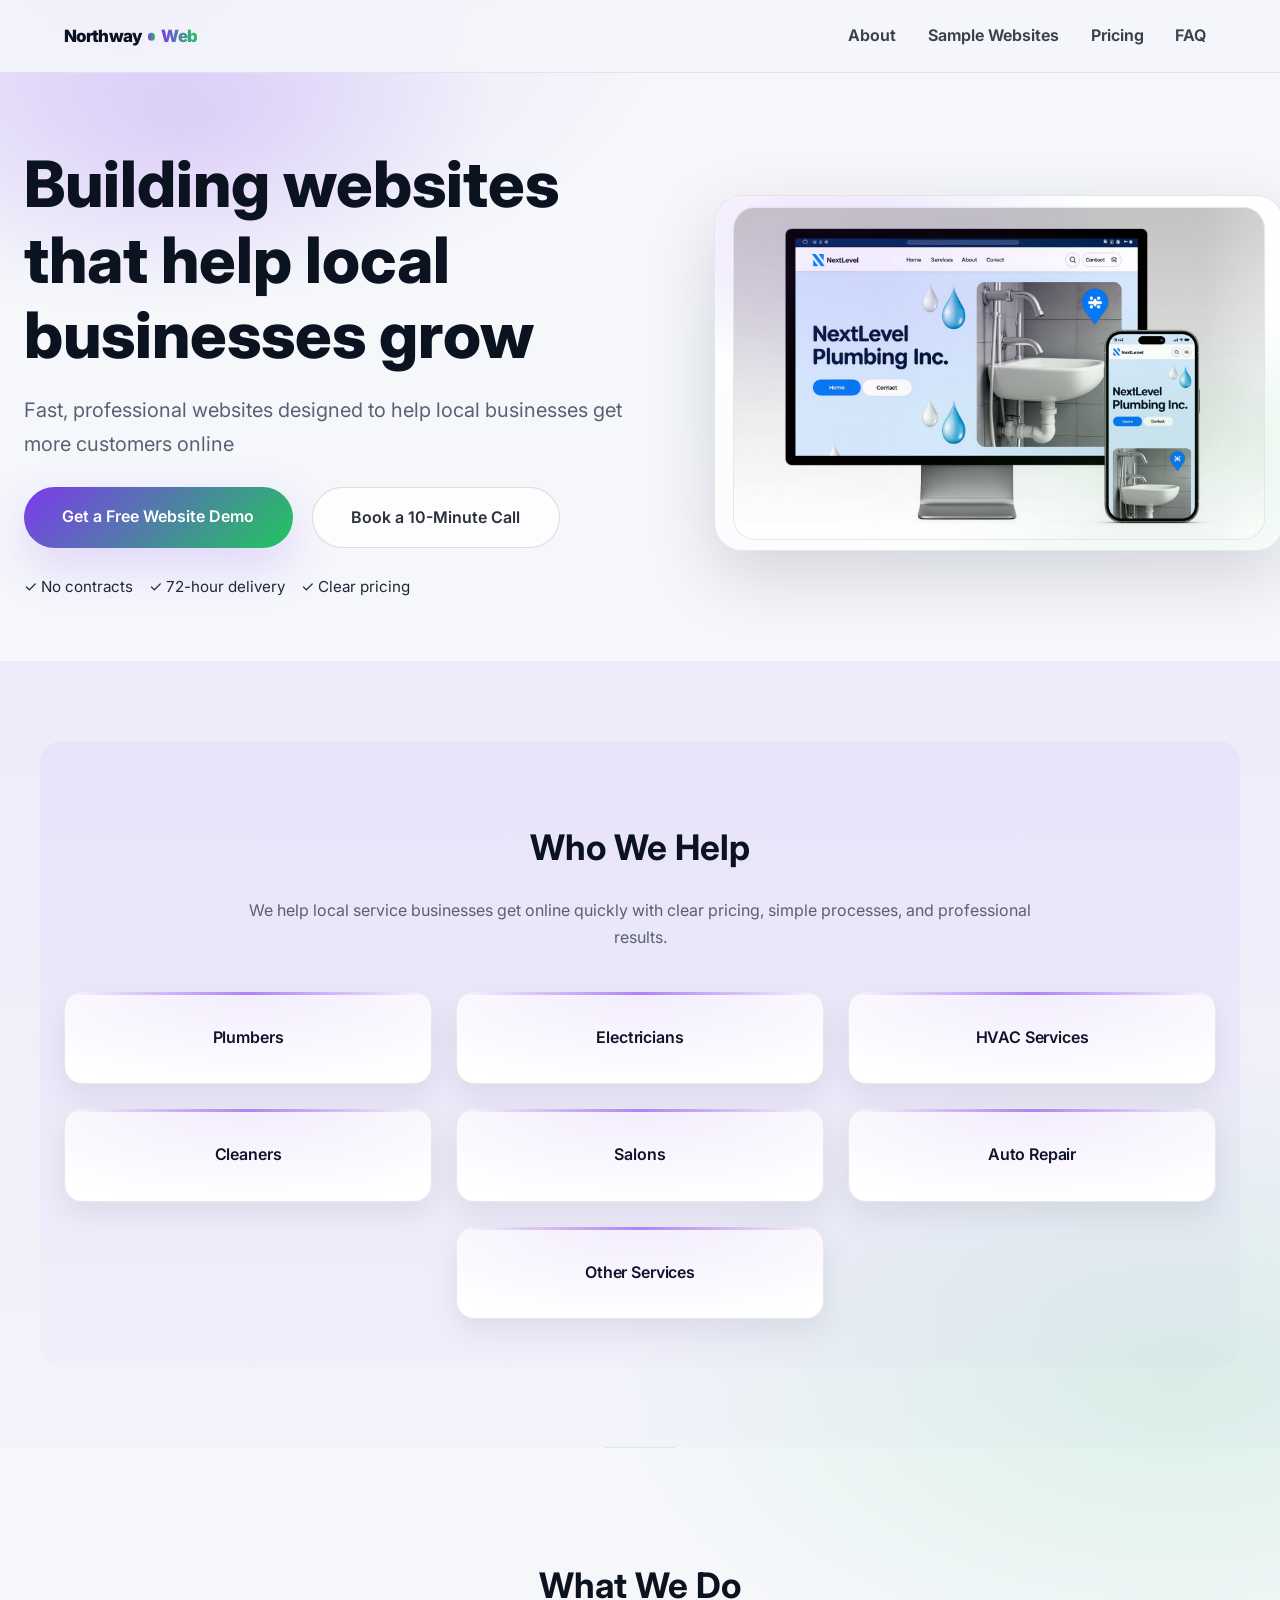
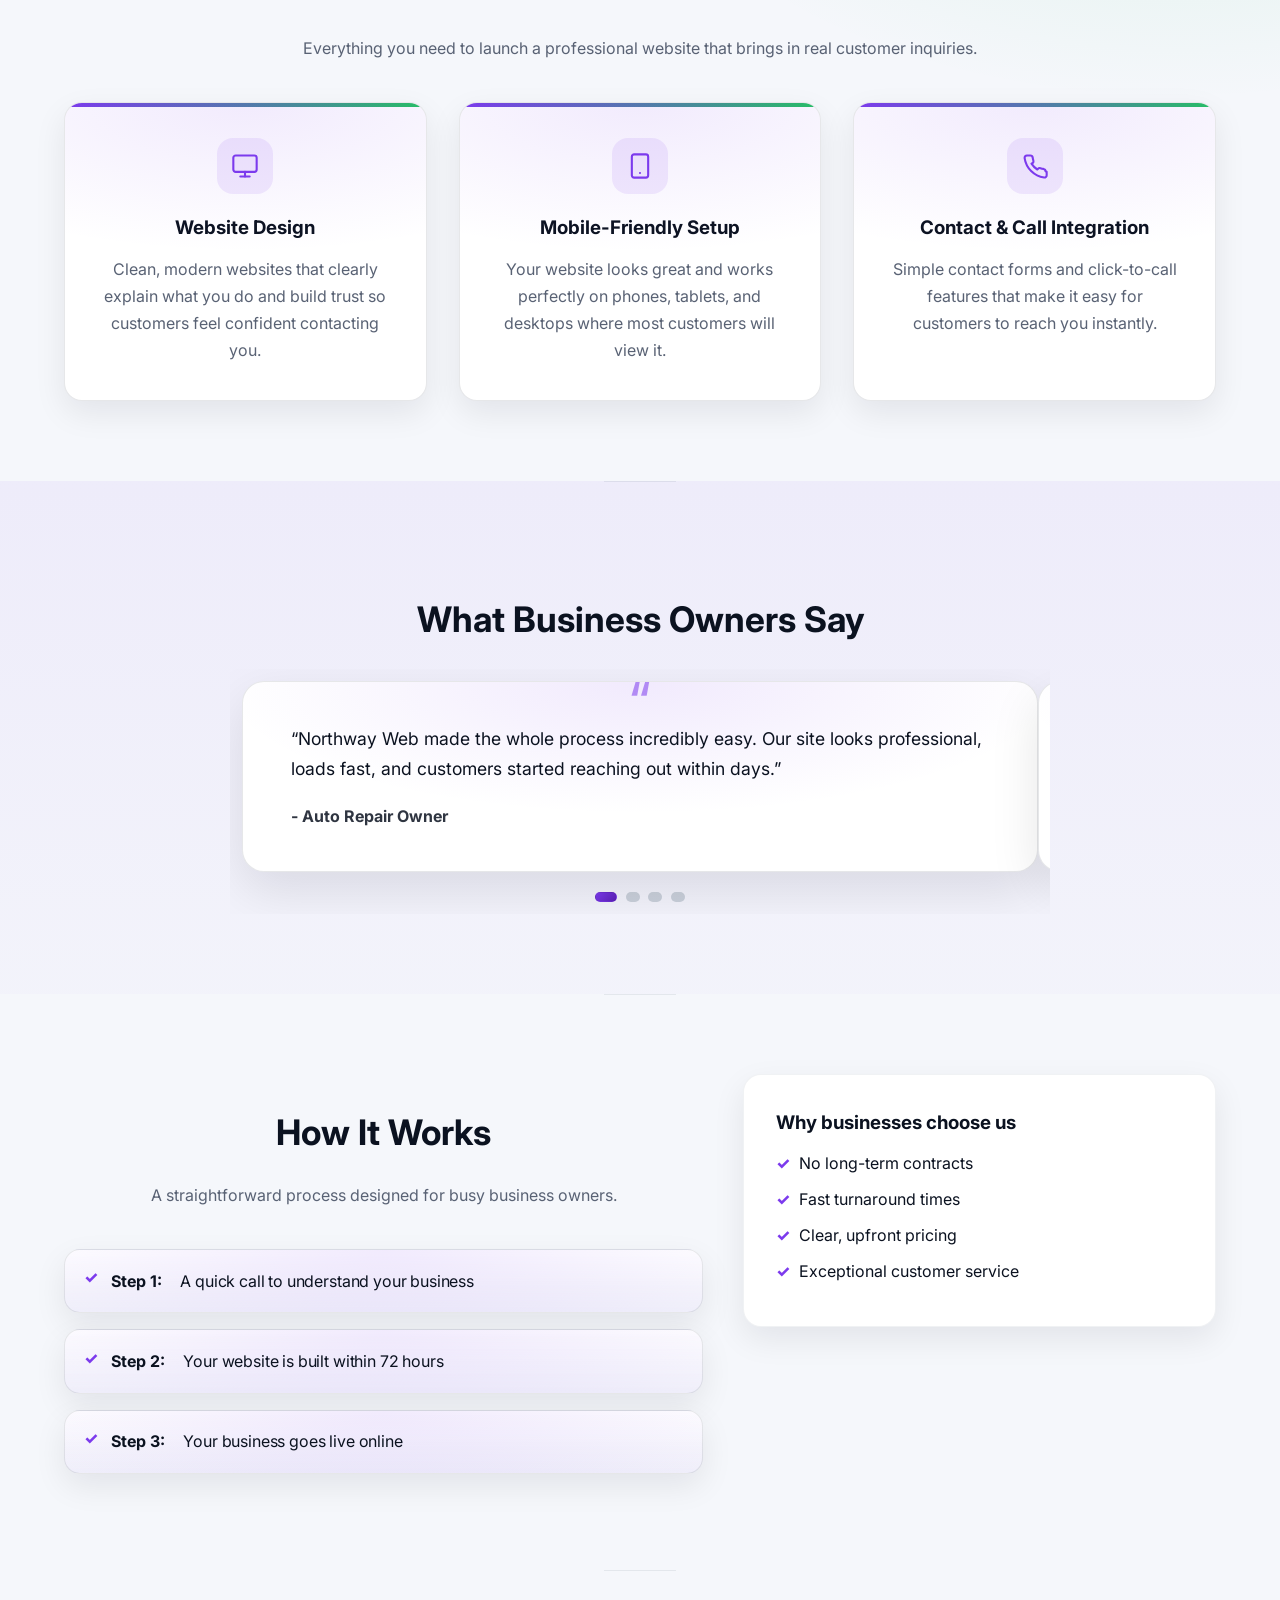
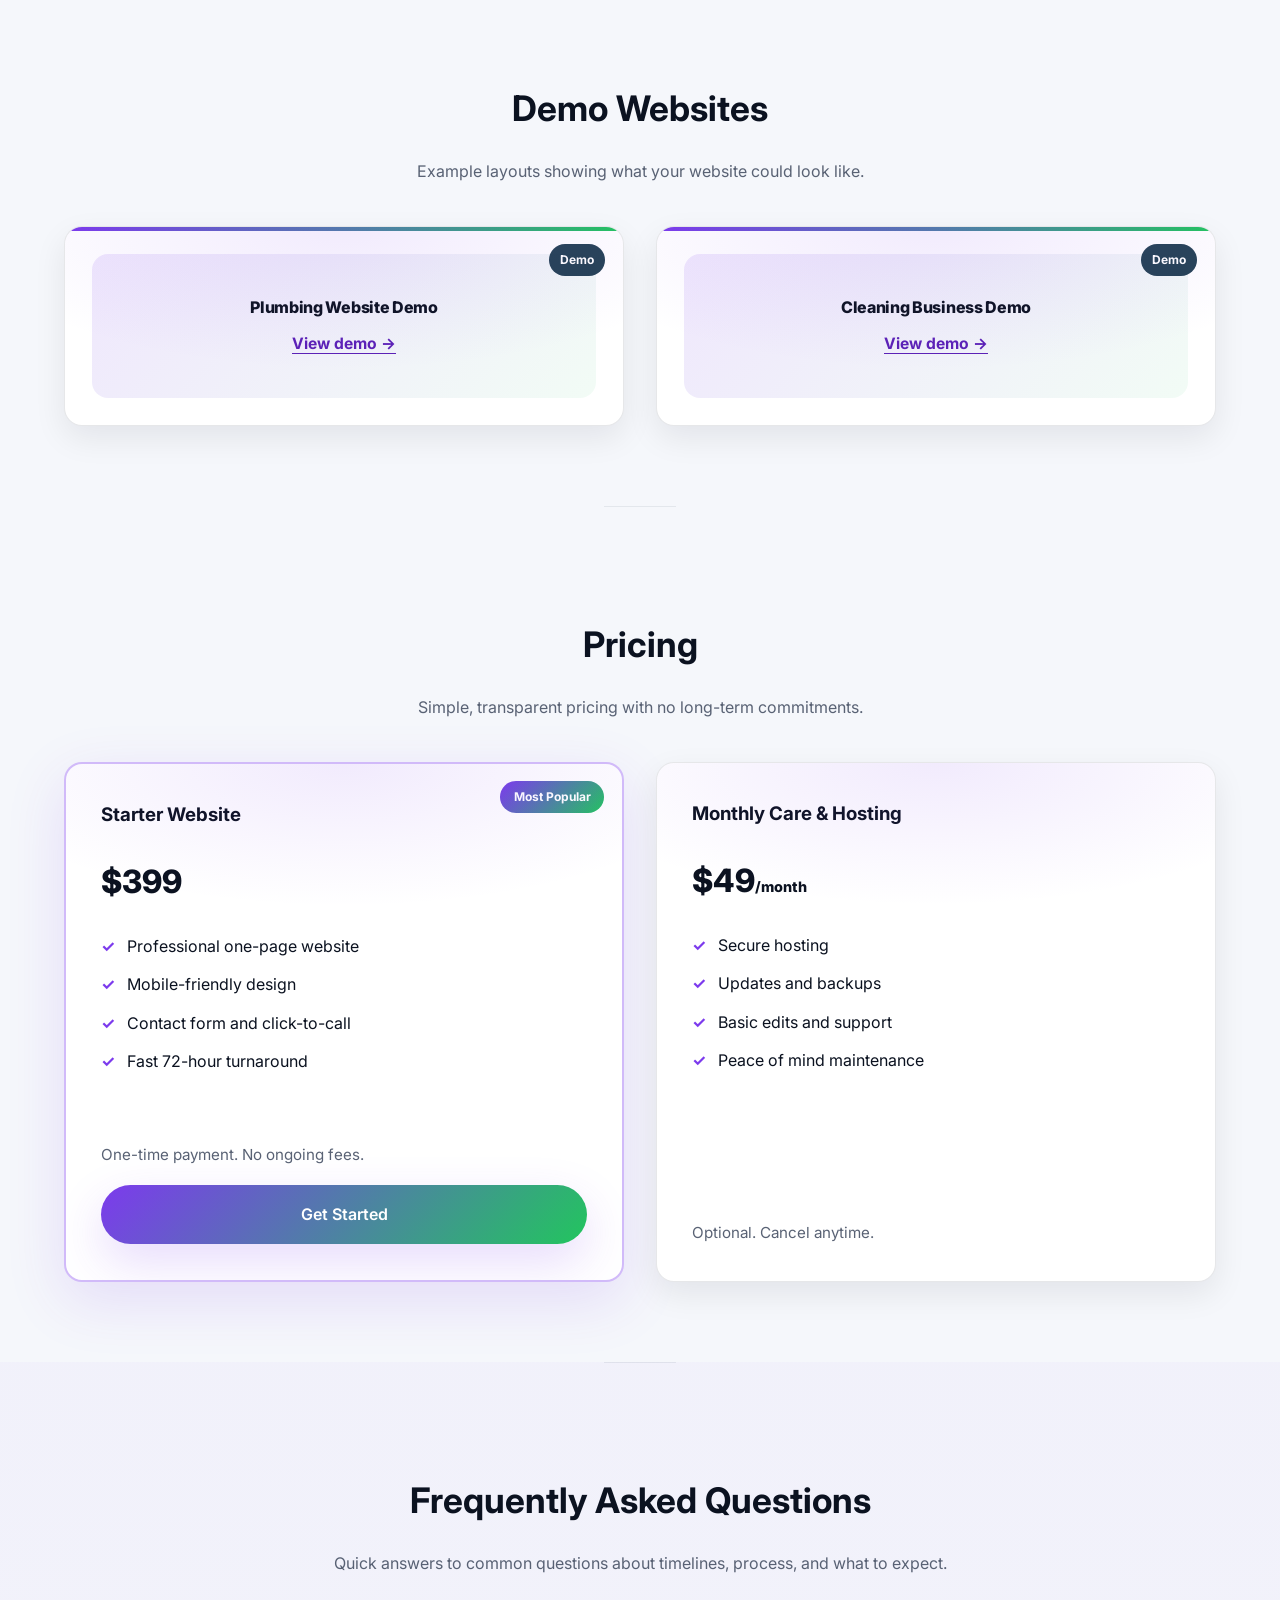
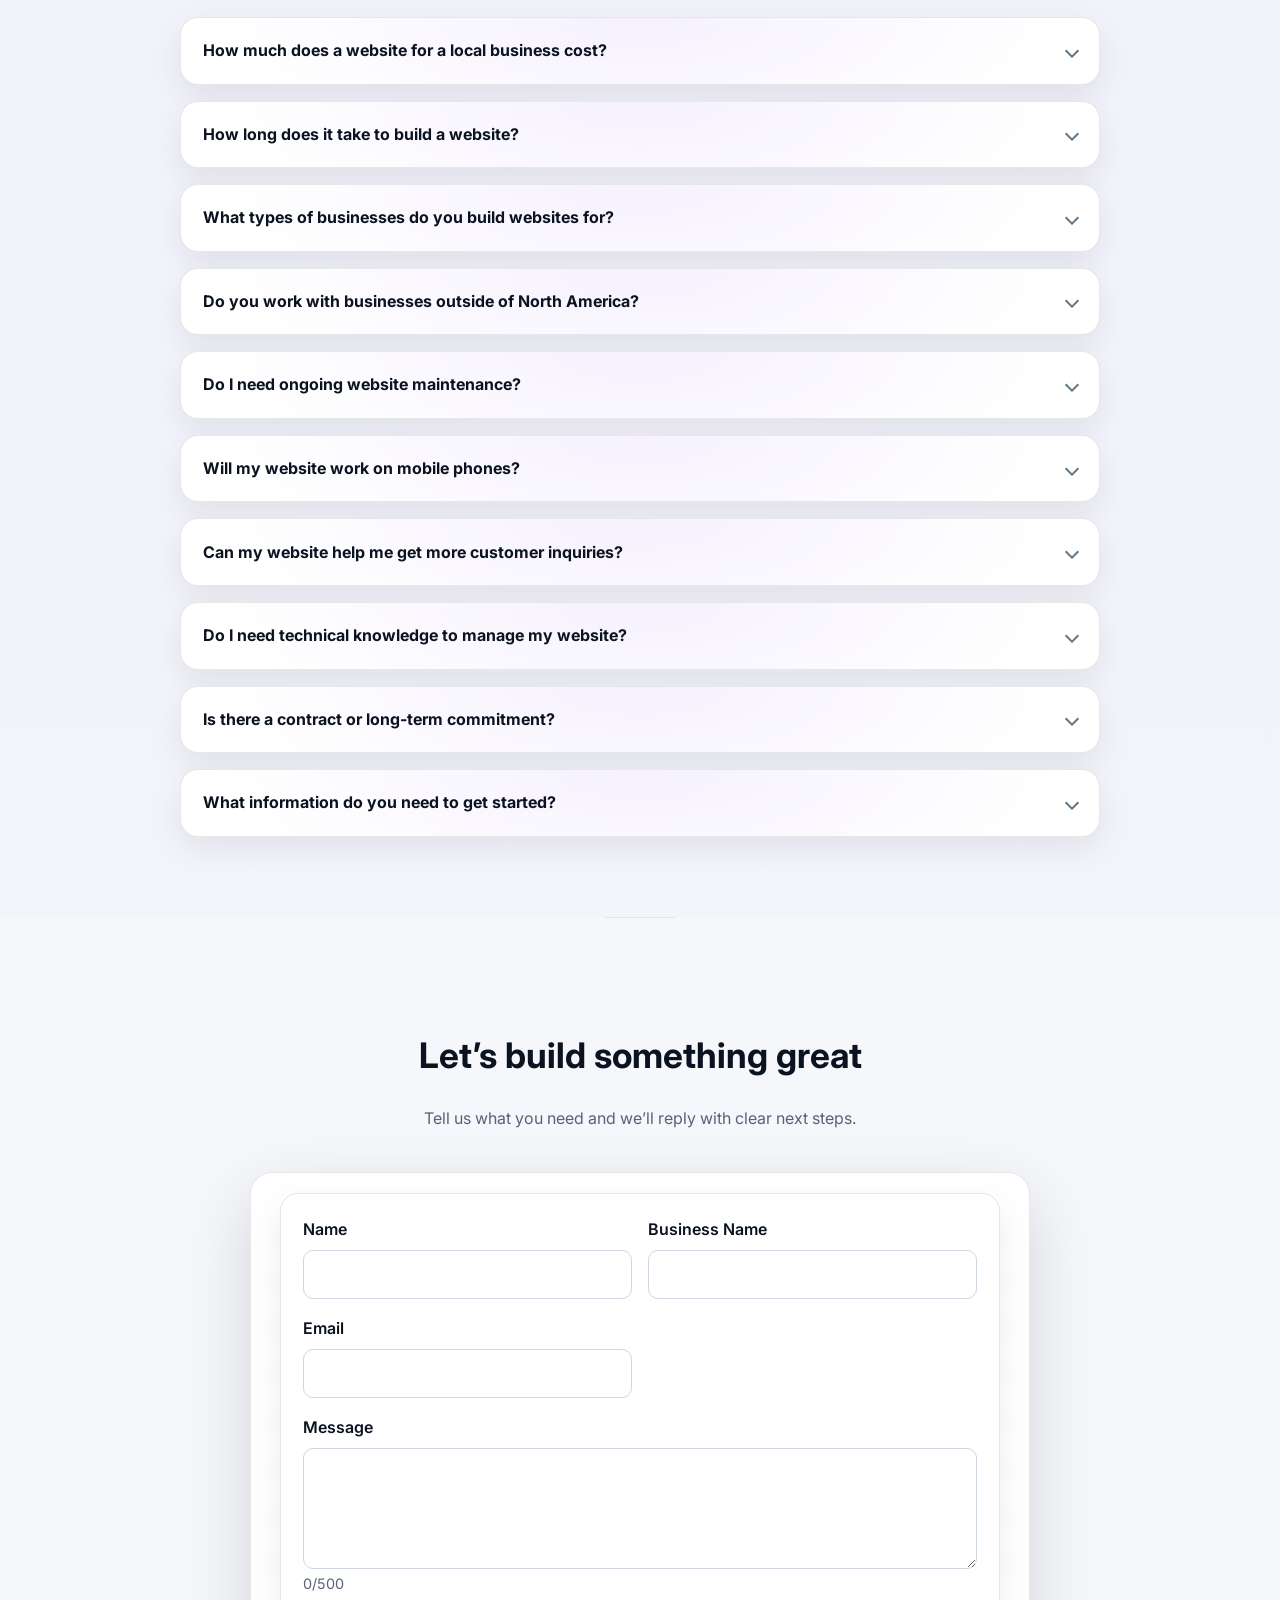
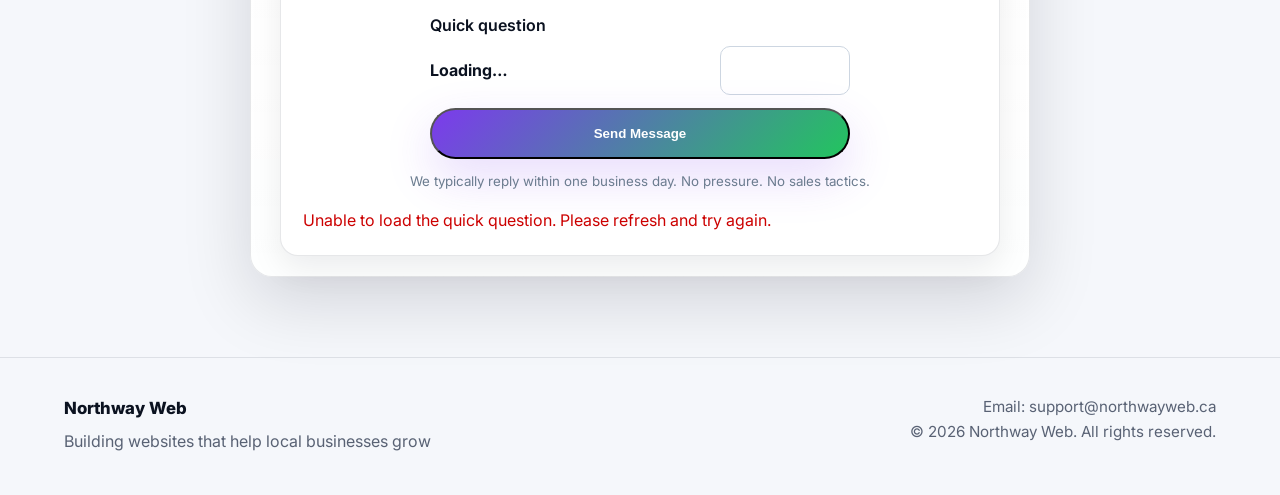
==== index.html @ 0ed3ebfa "Replace header image logo with text wordmark" ====
<!DOCTYPE html>
<html lang="en">
<head>
  <meta charset="UTF-8" />
  <meta name="viewport" content="width=device-width, initial-scale=1.0" />
  <meta http-equiv="X-UA-Compatible" content="IE=edge" />
  <title>Northway Web – Building websites that help local businesses grow</title>
  <link rel="canonical" href="https://northwayweb.ca/" />
  <link rel="icon" type="image/png" href="/assets/northway-logo.png" />
  <link rel="apple-touch-icon" href="/assets/northway-logo.png" />
  <link rel="stylesheet" href="css/styles.css?v=20260130-01" />
  <script type="application/ld+json">
    {
      "@context": "https://schema.org",
      "@type": ["Organization", "ProfessionalService"],
      "name": "Northway Web",
      "url": "https://northwayweb.ca",
      "description": "Northway Web builds fast, professional websites that help local service businesses grow and attract more customers online.",
      "email": "support@northwayweb.ca",
      "priceRange": "$$",
      "address": {
      "@type": "PostalAddress",
      "addressCountry": "CA"
    },
      "areaServed": [
        {
          "@type": "Place",
          "name": "North America"
        },
        {
          "@type": "Place",
          "name": "International"
        }
      ],
      "serviceType": [
        "Web Design",
        "Small Business Websites",
        "Local Business Websites",
        "Website Maintenance"
      ]
    }
    </script>

    <script type="application/ld+json">
    {
      "@context": "https://schema.org",
      "@type": "FAQPage",
      "mainEntity": [
        {
          "@type": "Question",
          "name": "How much does a website for a local business cost?",
          "acceptedAnswer": {
            "@type": "Answer",
            "text": "Most small business websites cost between $300 and $1,500 depending on design, content, and features. Northway Web offers a professional one-page website for $399 with no long-term contracts or hidden fees."
          }
        },
        {
          "@type": "Question",
          "name": "How long does it take to build a website?",
          "acceptedAnswer": {
            "@type": "Answer",
            "text": "Most websites are completed within 72 hours after business details are provided. This allows local service businesses to get online quickly and start receiving customer inquiries sooner."
          }
        },
        {
          "@type": "Question",
          "name": "What types of businesses do you build websites for?",
          "acceptedAnswer": {
            "@type": "Answer",
            "text": "Northway Web builds websites for local service businesses such as plumbers, electricians, HVAC companies, cleaners, salons, auto repair shops, and similar service providers."
          }
        },
        {
          "@type": "Question",
          "name": "Do you work with businesses outside of North America?",
          "acceptedAnswer": {
            "@type": "Answer",
            "text": "Yes. While many clients are based in North America, Northway Web also works with businesses internationally. Websites are designed to perform well regardless of location."
          }
        },
        {
          "@type": "Question",
          "name": "Do I need ongoing website maintenance?",
          "acceptedAnswer": {
            "@type": "Answer",
            "text": "Ongoing maintenance is optional. Some businesses choose basic hosting, security updates, and backups to keep their website fast and secure. Monthly care plans are available but not required."
          }
        },
        {
          "@type": "Question",
          "name": "Will my website work on mobile phones?",
          "acceptedAnswer": {
            "@type": "Answer",
            "text": "Yes. Every website built by Northway Web is fully mobile-friendly to ensure customers can easily view the site and contact the business from their phones."
          }
        },
        {
          "@type": "Question",
          "name": "Can my website help me get more customer inquiries?",
          "acceptedAnswer": {
            "@type": "Answer",
            "text": "Yes. Websites are designed to clearly explain services, build trust, and make it easy for customers to contact the business using forms and click-to-call features."
          }
        },
        {
          "@type": "Question",
          "name": "Do I need technical knowledge to manage my website?",
          "acceptedAnswer": {
            "@type": "Answer",
            "text": "No technical knowledge is required. Northway Web handles the technical setup, and optional ongoing care includes updates and basic edits."
          }
        },
        {
          "@type": "Question",
          "name": "Is there a contract or long-term commitment?",
          "acceptedAnswer": {
            "@type": "Answer",
            "text": "No. Website builds are one-time payments, and monthly care services are optional and can be canceled at any time."
          }
        },
        {
          "@type": "Question",
          "name": "What information do you need to get started?",
          "acceptedAnswer": {
            "@type": "Answer",
            "text": "To get started, Northway Web typically needs the business name, services offered, contact details, and any existing branding such as a logo. Guidance is provided throughout the process."
          }
        }
      ]
    }
    </script>



</head>

<body>

  <div class="topbar">
    <nav class="top-nav" id="site-nav">
      <div class="container top-nav-inner">
        <a href="/" class="brand-logo" aria-label="Northway Web">
          <span class="brand-wordmark" aria-hidden="true">
            <span>Northway</span>
            <span class="wm-dot"></span>
            <span class="wm-accent">Web</span>
          </span>
          <span class="visually-hidden">Northway Web</span>
        </a>

        <button class="site-nav-toggle" type="button" aria-label="Open menu" aria-expanded="false" aria-controls="site-nav-menu">
          <span class="site-nav-toggle-bars" aria-hidden="true"></span>
        </button>

        <div class="site-nav-drawer" id="site-nav-menu">
          <div class="site-nav-links" aria-label="Primary">
            <a href="/about.html">About</a>
            <a href="#demo-websites">Sample Websites</a>
            <a href="#pricing">Pricing</a>
            <a href="#faq">FAQ</a>
          </div>
        </div>
      </div>
    </nav>
  </div>

  <!-- HERO -->
  <header class="hero" id="hero">

    <div class="container hero-grid">
      <div class="hero-copy">
        <h1>Building websites that help local businesses grow</h1>

        <p class="supporting">
          Fast, professional websites designed to help local businesses get more customers online
        </p>

        <div class="cta-group">
          <a href="#contact" class="cta-primary">Get a Free Website Demo</a>
          <a href="#contact" class="cta-secondary">Book a 10-Minute Call</a>
        </div>

        <!-- TRUST SIGNAL STRIP -->
        <div class="hero-trust">
          <span>✓ No contracts</span>
          <span>✓ 72-hour delivery</span>
          <span>✓ Clear pricing</span>
        </div>
      </div>

      <div class="hero-panel" aria-hidden="true">
        <div class="hero-rotator" data-hero-images="/assets/hero-01.webp,/assets/hero-02.webp,/assets/hero-03.webp" aria-hidden="true">
          <img class="hero-rotator-img is-a" alt="" decoding="async" loading="eager" />
          <img class="hero-rotator-img is-b" alt="" decoding="async" loading="eager" />
        </div>

        <div class="hero-mock" aria-hidden="true">
          <div class="mock-top"></div>
          <div class="mock-body">
            <div class="mock-line long"></div>
            <div class="mock-line med"></div>
            <div class="mock-line short"></div>
            <div class="mock-line long"></div>
            <div class="mock-line med"></div>
            <div class="mock-line short"></div>
          </div>
        </div>
      </div>
    </div>
  </header>

  <main>

    <!-- WHO WE HELP -->
    <section class="who-we-help reveal" id="who-we-help">
      <div class="container">

        <div class="who-header">
          <h2>Who We Help</h2>
          <p class="section-intro">
            We help local service businesses get online quickly with clear pricing,
            simple processes, and professional results.
          </p>
        </div>

        <div class="who-grid">
          <div class="who-card">Plumbers</div>
          <div class="who-card">Electricians</div>
          <div class="who-card">HVAC Services</div>
          <div class="who-card">Cleaners</div>
          <div class="who-card">Salons</div>
          <div class="who-card">Auto Repair</div>
          <div class="who-card">Other Services</div>
        </div>

      </div>
    </section>


    <!-- WHAT WE DO -->
    <section class="what-we-do reveal" id="what-we-do">
      <div class="container">
        <h2>What We Do</h2>

        <p class="section-intro wide">
          Everything you need to launch a professional website that brings in real customer inquiries.
        </p>

        <div class="services">

          <!-- WEBSITE DESIGN -->
          <article class="service-card">
            <div class="service-icon">
              <!-- Monitor SVG -->
              <svg width="48" height="48" viewBox="0 0 24 24" fill="none" stroke="currentColor" stroke-width="1.8" stroke-linecap="round" stroke-linejoin="round" aria-hidden="true">
                <rect x="2" y="3" width="20" height="14" rx="2"></rect>
                <line x1="8" y1="21" x2="16" y2="21"></line>
                <line x1="12" y1="17" x2="12" y2="21"></line>
              </svg>
            </div>

            <h3>Website Design</h3>
            <p>
              Clean, modern websites that clearly explain what you do and build trust
              so customers feel confident contacting you.
            </p>
          </article>

          <!-- MOBILE FRIENDLY -->
          <article class="service-card">
            <div class="service-icon">
              <!-- Smartphone SVG -->
              <svg width="48" height="48" viewBox="0 0 24 24" fill="none" stroke="currentColor" stroke-width="1.8" stroke-linecap="round" stroke-linejoin="round" aria-hidden="true">
                <rect x="5" y="2" width="14" height="20" rx="2"></rect>
                <line x1="12" y1="18" x2="12" y2="18"></line>
              </svg>
            </div>

            <h3>Mobile-Friendly Setup</h3>
            <p>
              Your website looks great and works perfectly on phones, tablets, and desktops
              where most customers will view it.
            </p>
          </article>

          <!-- CONTACT & CALL -->
          <article class="service-card">
            <div class="service-icon">
              <!-- Phone SVG -->
              <svg width="48" height="48" viewBox="0 0 24 24" fill="none" stroke="currentColor" stroke-width="1.8" stroke-linecap="round" stroke-linejoin="round" aria-hidden="true">
                <path d="M22 16.9v3a2 2 0 0 1-2.2 2A19.8 19.8 0 0 1 3.1 5.2 2 2 0 0 1 5 3h3a2 2 0 0 1 2 1.7c.1.9.3 1.8.6 2.6a2 2 0 0 1-.5 2.1L9 10a16 16 0 0 0 5 5l.6-.6a2 2 0 0 1 2.1-.5c.8.3 1.7.5 2.6.6a2 2 0 0 1 1.7 2z"></path>
              </svg>
            </div>

            <h3>Contact & Call Integration</h3>
            <p>
              Simple contact forms and click-to-call features that make it easy
              for customers to reach you instantly.
            </p>
          </article>

        </div>
      </div>
    </section>

    <!-- TESTIMONIAL -->
    <section class="testimonial reveal" id="testimonial">
      <div class="container">
        <h2>What Business Owners Say</h2>

        <div class="testimonial-slider" id="testimonial-slider" aria-roledescription="carousel">
          <div class="testimonial-track" id="testimonial-track">
            <article class="testimonial-slide" aria-roledescription="slide">
              <div class="testimonial-card">
                <blockquote>
                  “Northway Web made the whole process incredibly easy.
                  Our site looks professional, loads fast, and customers started reaching out within days.”
                </blockquote>
                <div class="testimonial-author">- Auto Repair Owner</div>
              </div>
            </article>

            <article class="testimonial-slide" aria-roledescription="slide">
              <div class="testimonial-card">
                <blockquote>
                  “The design looks premium and trustworthy.
                  We finally have a site we’re proud to share with customers.”
                </blockquote>
                <div class="testimonial-author">- Home Services Company</div>
              </div>
            </article>

            <article class="testimonial-slide" aria-roledescription="slide">
              <div class="testimonial-card">
                <blockquote>
                  “Clear pricing, fast turnaround, and great communication.
                  We were live in days and the site works perfectly on mobile.”
                </blockquote>
                <div class="testimonial-author">- Local Trades Business</div>
              </div>
            </article>

            <article class="testimonial-slide" aria-roledescription="slide">
              <div class="testimonial-card">
                <blockquote>
                  “The layout is clean and the contact form is simple.
                  We’re getting more inquiries because customers can reach us quickly.”
                </blockquote>
                <div class="testimonial-author">- Small Business Owner</div>
              </div>
            </article>
          </div>

          <div class="testimonial-dots" role="tablist" aria-label="Testimonials">
            <button type="button" class="dot" aria-label="Show testimonial 1" aria-current="true"></button>
            <button type="button" class="dot" aria-label="Show testimonial 2"></button>
            <button type="button" class="dot" aria-label="Show testimonial 3"></button>
            <button type="button" class="dot" aria-label="Show testimonial 4"></button>
          </div>
        </div>
      </div>
    </section>


    <!-- HOW IT WORKS -->
    <section class="how-it-works reveal" id="how-it-works">
      <div class="container two-col">

        <div>
          <h2>How It Works</h2>

          <p class="section-intro">
            A straightforward process designed for busy business owners.
          </p>

          <ol class="steps">
            <li><strong>Step 1:</strong> <span class="step-text">A quick call to understand your business</span></li>
            <li><strong>Step 2:</strong> <span class="step-text">Your website is built within 72 hours</span></li>
            <li><strong>Step 3:</strong> <span class="step-text">Your business goes live online</span></li>
          </ol>
        </div>

        <div class="trust-panel">
          <h3>Why businesses choose us</h3>
          <ul>
            <li>No long-term contracts</li>
            <li>Fast turnaround times</li>
            <li>Clear, upfront pricing</li>
            <li>Exceptional customer service</li>
          </ul>
        </div>

      </div>
    </section>

    <!-- DEMOS -->
    <section class="demo-websites reveal" id="demo-websites">
      <div class="container">
        <h2>Demo Websites</h2>

        <p class="section-intro wide">
          Example layouts showing what your website could look like.
        </p>

        <div class="demos">

          <a class="demo-card" href="/demo-plumbing.html" aria-label="Open the Plumbing Website Demo">
            <div class="demo-placeholder">
              <div class="demo-title">Plumbing Website Demo</div>
              <div class="demo-cta">View demo →</div>
            </div>
            <span class="demo-label">Demo</span>
          </a>

          <a class="demo-card" href="/demo-cleaning.html" aria-label="Open the Cleaning Business Demo">
            <div class="demo-placeholder">
              <div class="demo-title">Cleaning Business Demo</div>
              <div class="demo-cta">View demo →</div>
            </div>
            <span class="demo-label">Demo</span>
          </a>

        </div>
      </div>
    </section>

    <!-- PRICING -->
    <section class="pricing reveal" id="pricing">
      <div class="container">
        <h2>Pricing</h2>

        <p class="section-intro wide">
          Simple, transparent pricing with no long-term commitments.
        </p>

        <div class="pricing-table">

          <div class="pricing-item popular">
            <span class="pricing-badge">Most Popular</span>

            <h3>Starter Website</h3>
            <p class="price">$399</p>

            <ul class="pricing-features">
              <li>Professional one-page website</li>
              <li>Mobile-friendly design</li>
              <li>Contact form and click-to-call</li>
              <li>Fast 72-hour turnaround</li>
            </ul>

            <p class="pricing-note">One-time payment. No ongoing fees.</p>

            <a href="#contact" class="cta-primary pricing-cta">Get Started</a>
          </div>

          <div class="pricing-item">
            <h3>Monthly Care & Hosting</h3>
            <p class="price">$49<span style="font-size:0.9rem">/month</span></p>

            <ul class="pricing-features">
              <li>Secure hosting</li>
              <li>Updates and backups</li>
              <li>Basic edits and support</li>
              <li>Peace of mind maintenance</li>
            </ul>

            <p class="pricing-note">Optional. Cancel anytime.</p>
          </div>

        </div>
      </div>
    </section>

    <section class="faq reveal" id="faq">
      <div class="container">
        <h2>Frequently Asked Questions</h2>

        <p class="section-intro wide">
          Quick answers to common questions about timelines, process, and what to expect.
        </p>

        <div class="faq-accordion" id="faq-accordion">
          <details class="faq-item">
            <summary class="faq-question">
              <span>How much does a website for a local business cost?</span>
              <span class="faq-chevron" aria-hidden="true"></span>
            </summary>
            <div class="faq-answer">
              <p>
                Most small business websites cost between $300 and $1,500, depending on design, content, and features.
              </p>
              <p>
                At Northway Web, we offer a professional one-page website for $399 with no long-term contracts or hidden fees.
              </p>
            </div>
          </details>

          <details class="faq-item">
            <summary class="faq-question">
              <span>How long does it take to build a website?</span>
              <span class="faq-chevron" aria-hidden="true"></span>
            </summary>
            <div class="faq-answer">
              <p>
                Most websites are completed within 72 hours after we gather your business details.
              </p>
              <p>
                This fast turnaround helps local service businesses get online quickly and start receiving inquiries sooner.
              </p>
            </div>
          </details>

          <details class="faq-item">
            <summary class="faq-question">
              <span>What types of businesses do you build websites for?</span>
              <span class="faq-chevron" aria-hidden="true"></span>
            </summary>
            <div class="faq-answer">
              <p>
                We specialize in websites for local service businesses, including plumbers, electricians, HVAC companies, cleaners, salons,
                auto repair shops, and similar service providers.
              </p>
              <p>
                Our designs focus on clarity, trust, and converting visitors into customers.
              </p>
            </div>
          </details>

          <details class="faq-item">
            <summary class="faq-question">
              <span>Do you work with businesses outside of North America?</span>
              <span class="faq-chevron" aria-hidden="true"></span>
            </summary>
            <div class="faq-answer">
              <p>
                Yes. While many of our clients are based in North America, we also work with businesses internationally.
              </p>
              <p>
                Our websites are designed to perform well regardless of location and time zone.
              </p>
            </div>
          </details>

          <details class="faq-item">
            <summary class="faq-question">
              <span>Do I need ongoing website maintenance?</span>
              <span class="faq-chevron" aria-hidden="true"></span>
            </summary>
            <div class="faq-answer">
              <p>
                Most local businesses don’t need frequent changes, but basic hosting, security updates, and backups help keep a website fast and
                secure.
              </p>
              <p>
                We offer optional monthly care for businesses that want hands-off peace of mind.
              </p>
            </div>
          </details>

          <details class="faq-item">
            <summary class="faq-question">
              <span>Will my website work on mobile phones?</span>
              <span class="faq-chevron" aria-hidden="true"></span>
            </summary>
            <div class="faq-answer">
              <p>
                Yes. Every website we build is fully mobile-friendly.
              </p>
              <p>
                This is critical because most customers search for local services on their phones before calling or filling out a contact form.
              </p>
            </div>
          </details>

          <details class="faq-item">
            <summary class="faq-question">
              <span>Can my website help me get more customer inquiries?</span>
              <span class="faq-chevron" aria-hidden="true"></span>
            </summary>
            <div class="faq-answer">
              <p>
                Yes. Our websites are designed to clearly explain what you do, build trust, and make it easy for customers to contact you.
              </p>
              <p>
                This includes simple layouts, clear calls-to-action, and click-to-call functionality.
              </p>
            </div>
          </details>

          <details class="faq-item">
            <summary class="faq-question">
              <span>Do I need technical knowledge to manage my website?</span>
              <span class="faq-chevron" aria-hidden="true"></span>
            </summary>
            <div class="faq-answer">
              <p>
                No. We handle the technical setup for you.
              </p>
              <p>
                If you choose ongoing care, we also manage updates and basic edits so you can focus on running your business.
              </p>
            </div>
          </details>

          <details class="faq-item">
            <summary class="faq-question">
              <span>Is there a contract or long-term commitment?</span>
              <span class="faq-chevron" aria-hidden="true"></span>
            </summary>
            <div class="faq-answer">
              <p>
                No. Our website builds are one-time payments, and monthly care is completely optional.
              </p>
              <p>
                You can cancel maintenance at any time.
              </p>
            </div>
          </details>

          <details class="faq-item">
            <summary class="faq-question">
              <span>What information do you need to get started?</span>
              <span class="faq-chevron" aria-hidden="true"></span>
            </summary>
            <div class="faq-answer">
              <p>
                We typically need:
              </p>
              <ul>
                <li>Your business name</li>
                <li>Services you offer</li>
                <li>Contact details</li>
                <li>Any existing logo or brand preferences</li>
              </ul>
              <p>
                We guide you through the process to keep it simple and fast.
              </p>
            </div>
          </details>
        </div>
      </div>
    </section>

    <!-- CONTACT -->
    <section class="contact contact-premium reveal" id="contact">
      <div class="container">
        <div class="contact-header">
          <h2>Let’s build something great</h2>
          <p class="section-intro">
            Tell us what you need and we’ll reply with clear next steps.
          </p>
        </div>

        <div class="contact-surface">
          <div class="contact-layout">
            <div class="contact-form-wrap">
              <form
                name="contact"
                method="POST"
                action="/.netlify/functions/contact-submit"
                id="contact-form"
              >
                <input type="hidden" name="form-name" value="contact" />
                <input type="hidden" name="math_token" id="math-token" value="" />

                <p style="display:none;">
                  <label>
                    Don’t fill this out if you're human:
                    <input name="bot-field" />
                  </label>
                </p>

                <div class="form-grid">
                  <div class="form-group">
                    <label for="name">Name</label>
                    <input type="text" id="name" name="name" autocomplete="name" required />
                  </div>

                  <div class="form-group">
                    <label for="business">Business Name</label>
                    <input type="text" id="business" name="business" autocomplete="organization" required />
                  </div>

                  <div class="form-group">
                    <label for="email">Email</label>
                    <input type="email" id="email" name="email" autocomplete="email" required />
                  </div>

                  <div class="form-group form-group--full">
                    <label for="message">Message</label>
                    <textarea id="message" name="message" rows="5" maxlength="500" aria-describedby="message-count" required></textarea>
                  </div>
                </div>

                <div class="char-count" id="message-count" aria-live="polite">0/500</div>

                <div class="contact-actions">
                  <div class="math-challenge" aria-label="Spam protection">
                    <label for="math-answer" class="math-label">Quick question</label>
                    <div class="math-row">
                      <span class="math-question" id="math-question"></span>
                      <input type="text" id="math-answer" name="math_answer" inputmode="numeric" autocomplete="off" required />
                    </div>
                  </div>
                  <button type="submit" class="cta-primary">Send Message</button>
                </div>

                <small class="contact-note">
                  We typically reply within one business day. No pressure. No sales tactics.
                </small>

                <div id="form-status" aria-live="polite"></div>
              </form>

              <form name="contact" method="POST" data-netlify="true" netlify-honeypot="bot-field" hidden>
                <input type="hidden" name="form-name" value="contact" />
                <input type="text" name="name" />
                <input type="text" name="business" />
                <input type="email" name="email" />
                <textarea name="message"></textarea>
                <input name="bot-field" />
              </form>
            </div>
          </div>
        </div>
      </div>
    </section>

  </main>

  <!-- FOOTER -->
  <footer class="footer" id="footer">
    <div class="container">
      <div class="foot">
        <div class="foot-left">
          <div class="footer-brand">Northway Web</div>
          <div class="footer-tagline">
            Building websites that help local businesses grow
          </div>
        </div>

        <div class="foot-right">
          <div class="footer-contact">Email: support@northwayweb.ca</div>
          <div class="footer-location">
            © <span id="year"></span> Northway Web. All rights reserved.
          </div>
        </div>
      </div>
    </div>
</footer>


  <script src="js/main.js?v=20260129-09"></script>
</body>
</html>
---- css/styles.css ----
/* ===============================
   Northway Web — Premium Agency CSS (FINAL)
   =============================== */

/* Fonts */
@import url('https://fonts.googleapis.com/css2?family=Inter:wght@400;500;600;700;800&display=swap');

/* Root Variables */
:root {
  --primary: #0b1220;
  --primary-dark: #071824;
  --accent: #7c3aed;
  --accent-dark: #5b21b6;
  --accent-rgb: 124, 58, 237;
  --accent2: #22c55e;
  --accent2-rgb: 34, 197, 94;
  --bg: #f5f7fb;
  --surface: rgba(255,255,255,0.86);
  --surface-solid: #ffffff;
  --border: rgba(15,23,42,0.10);
  --white: #ffffff;
  --text: #0b1220;
  --muted: rgba(75,85,104,0.92);
  --radius: 18px;
  --shadow-sm: 0 12px 32px rgba(2,8,23,0.08);
  --shadow-md: 0 18px 50px rgba(2,8,23,0.10);
  --shadow-lg: 0 24px 70px rgba(2,8,23,0.14);
}

/* Reset */
*,
*::before,
*::after {
  box-sizing: border-box;
}

html { scroll-behavior: smooth; }

.visually-hidden {
  position: absolute !important;
  width: 1px;
  height: 1px;
  padding: 0;
  margin: -1px;
  overflow: hidden;
  clip: rect(0, 0, 0, 0);
  white-space: nowrap;
  border: 0;
}

body {
  margin: 0;
  font-family: 'Inter', system-ui, sans-serif;
  background:
    radial-gradient(900px 520px at 10% 0%, rgba(var(--accent-rgb),0.14), transparent 60%),
    radial-gradient(900px 520px at 92% 20%, rgba(var(--accent2-rgb),0.12), transparent 62%),
    var(--bg);
  color: var(--text);
  line-height: 1.7;
  -webkit-font-smoothing: antialiased;
  -moz-osx-font-smoothing: grayscale;
  text-rendering: optimizeLegibility;
}

/* Container */
.container {
  max-width: 1200px;
  margin: 0 auto;
  padding: 0 1.5rem;
}

/* ===============================
   HERO
   =============================== */
.hero {
  background: transparent;
  color: var(--text);
  text-align: left;
  padding: 4.6rem 0 3.8rem;
  position: relative;
  overflow: hidden;
}

.hero::before {
  content: "";
  position: absolute;
  inset: -30px;
  background:
    radial-gradient(520px 300px at 16% 12%, rgba(var(--accent-rgb),0.14), transparent 60%),
    radial-gradient(560px 320px at 78% 52%, rgba(var(--accent2-rgb),0.12), transparent 62%);
  pointer-events: none;
}

.hero-grid {
  display: grid;
  grid-template-columns: 1.05fr 0.95fr;
  gap: 2rem;
  align-items: center;
}

.hero-copy {
  position: relative;
  z-index: 1;
}

.hero-panel {
  position: relative;
  z-index: 1;
  width: 100%;
  max-width: 100%;
  justify-self: end;
  border-radius: calc(var(--radius) + 10px);
  border: 1px solid var(--border);
  background: linear-gradient(180deg, rgba(255,255,255,0.92), rgba(255,255,255,0.70));
  box-shadow: var(--shadow-lg);
  overflow: hidden;
  aspect-ratio: 16 / 10;
}

@media (min-width: 1100px) {
  .hero-grid.container {
    max-width: 1320px;
  }

  .hero-panel {
    width: calc(100% + 56px);
    transform: translateX(28px);
  }
}

.hero-panel::before {
  content: "";
  position: absolute;
  inset: 0;
  background:
    radial-gradient(420px 220px at 22% 12%, rgba(var(--accent-rgb),0.16), transparent 62%),
    radial-gradient(420px 240px at 78% 74%, rgba(var(--accent2-rgb),0.12), transparent 62%);
  opacity: 0.95;
  pointer-events: none;
}

.hero-mock {
  position: absolute;
  left: 50%;
  top: 50%;
  width: calc(100% - 36px);
  aspect-ratio: 16 / 10;
  transform: translate(-50%, -50%);
  border-radius: 22px;
  border: 1px solid rgba(15,23,42,0.10);
  background:
    linear-gradient(180deg, rgba(255,255,255,0.92), rgba(255,255,255,0.62));
  box-shadow: 0 18px 60px rgba(2,8,23,0.14);
  overflow: hidden;
  transition: opacity 420ms ease;
}

.hero-panel.has-hero-images .hero-mock {
  opacity: 0;
}

.hero-rotator {
  position: absolute;
  left: 50%;
  top: 50%;
  width: calc(100% - 36px);
  aspect-ratio: 16 / 10;
  transform: translate(-50%, -50%);
  border-radius: 22px;
  overflow: hidden;
  border: 1px solid rgba(15,23,42,0.10);
  z-index: 0;
  background: rgba(255,255,255,0.65);
}

.hero-rotator::after {
  content: "";
  position: absolute;
  inset: 0;
  background:
    radial-gradient(520px 240px at 20% 20%, rgba(var(--accent-rgb),0.16), transparent 60%),
    radial-gradient(520px 240px at 80% 70%, rgba(var(--accent2-rgb),0.12), transparent 60%);
  pointer-events: none;
  opacity: 0.65;
}

.hero-rotator-img {
  position: absolute;
  inset: 0;
  width: 100%;
  height: 100%;
  object-fit: cover;
  opacity: 0;
  transition: opacity 900ms ease;
}

.hero-rotator-img.is-active {
  opacity: 1;
}

.hero-mock::before {
  content: "";
  position: absolute;
  inset: 0;
  background:
    radial-gradient(520px 220px at 20% 20%, rgba(var(--accent2-rgb),0.12), transparent 60%),
    radial-gradient(520px 240px at 80% 70%, rgba(var(--accent-rgb),0.14), transparent 60%);
  pointer-events: none;
}

.hero-mock .mock-top {
  height: 46px;
  border-bottom: 1px solid rgba(15,23,42,0.08);
  background: rgba(255,255,255,0.70);
}

.hero-mock .mock-body {
  padding: 18px;
  display: grid;
  gap: 12px;
}

.hero-mock .mock-line {
  height: 12px;
  border-radius: 999px;
  background: rgba(15,23,42,0.10);
}

.hero-mock .mock-line.short { width: 58%; }
.hero-mock .mock-line.med { width: 78%; }
.hero-mock .mock-line.long { width: 92%; }

.topbar {
  position: -webkit-sticky;
  position: sticky;
  top: 0;
  left: 0;
  right: 0;
  z-index: 60;
  width: 100%;
  backdrop-filter: blur(12px);
  background: rgba(245,247,251,0.78);
  border-bottom: 1px solid rgba(15,23,42,0.08);
}

.top-nav {
  position: relative;
  padding: 0.95rem 0;
}

.top-nav-inner {
  display: flex;
  align-items: center;
  justify-content: space-between;
  gap: 1rem;
}

.site-nav-drawer {
  display: flex;
  align-items: center;
  justify-content: flex-end;
}

.site-nav-links {
  display: flex;
  align-items: center;
  gap: 0.75rem;
}

.site-nav-links a {
  color: rgba(11,18,32,0.80);
  text-decoration: none;
  font-weight: 650;
  padding: 0.38rem 0.55rem;
  border-radius: 12px;
  background: transparent;
  border: 1px solid transparent;
}

.site-nav-links a:hover,
.site-nav-links a:focus-visible {
  background: rgba(255,255,255,0.70);
  border-color: rgba(15,23,42,0.12);
  outline: none;
}

.site-nav-toggle {
  display: none;
  align-items: center;
  justify-content: center;
  width: 46px;
  height: 46px;
  border-radius: 16px;
  border: 1px solid rgba(15,23,42,0.14);
  background: rgba(255,255,255,0.76);
  padding: 0;
  cursor: pointer;
}

.site-nav-toggle:hover {
  box-shadow: 0 14px 38px rgba(2,8,23,0.10);
}

.site-nav-toggle-bars {
  position: relative;
  width: 20px;
  height: 2px;
  background: rgba(11,18,32,0.86);
  border-radius: 999px;
  transition: background 180ms ease;
}

.site-nav-toggle-bars::before,
.site-nav-toggle-bars::after {
  content: "";
  position: absolute;
  left: 0;
  width: 20px;
  height: 2px;
  background: rgba(11,18,32,0.86);
  border-radius: 999px;
  transition: transform 180ms ease, top 180ms ease;
}

.site-nav-toggle-bars::before { top: -6px; }
.site-nav-toggle-bars::after { top: 6px; }

#site-nav.is-open .site-nav-toggle-bars { background: transparent; }
#site-nav.is-open .site-nav-toggle-bars::before { top: 0; transform: rotate(45deg); }
#site-nav.is-open .site-nav-toggle-bars::after { top: 0; transform: rotate(-45deg); }

.nav-actions {
  display: flex;
  align-items: center;
  justify-content: flex-end;
  gap: 1rem;
}

.brand-logo {
  color: var(--text);
  text-decoration: none;
  font-weight: 800;
  letter-spacing: -0.03em;
  white-space: nowrap;
  padding: 0.2rem 0;
  border-radius: 12px;
  background: transparent;
  border: 0;
  line-height: 1.1;
  display: inline-flex;
  align-items: center;
  justify-self: start;
  align-self: center;
  gap: 0.55rem;
}

.brand-wordmark {
  display: inline-flex;
  align-items: baseline;
  gap: 0.38rem;
  font-size: 1.06rem;
  font-weight: 850;
  letter-spacing: -0.04em;
}

.brand-wordmark .wm-accent {
  background: linear-gradient(90deg, var(--accent), rgba(var(--accent2-rgb), 1));
  -webkit-background-clip: text;
  background-clip: text;
  color: transparent;
}

.brand-wordmark .wm-dot {
  display: inline-block;
  width: 0.45em;
  height: 0.45em;
  border-radius: 999px;
  background: linear-gradient(90deg, var(--accent), rgba(var(--accent2-rgb), 1));
  transform: translateY(-0.08em);
}

.brand-logo-img {
  width: 38px;
  height: 38px;
  display: block;
  border-radius: 10px;
}

.brand-logo:hover,
.brand-logo:focus-visible {
  box-shadow: 0 14px 38px rgba(2,8,23,0.10);
  outline: none;
}

.nav-btn {
  padding: 0.55rem 1.4rem;
  border-radius: 999px;
  background: rgba(255,255,255,0.12);
  color: white;
  font-weight: 600;
  border: 2px solid rgba(255,255,255,0.25);
  text-decoration: none;
  transition: all 0.25s ease;
  min-width: 112px;
  text-align: center;
  line-height: 1.15;
  display: inline-flex;
  align-items: center;
  justify-content: center;
  height: 40px;
}

.nav-btn:hover,
.nav-btn:focus-visible {
  background: var(--accent);
  border-color: var(--accent-dark);
  outline: none;
}

@media (max-width: 600px) {
  .top-nav {
    padding: 0.85rem 0;
  }

  .brand-logo {
    font-size: 0.98rem;
    padding: 0.2rem 0;
  }

  .brand-wordmark {
    font-size: 1.02rem;
  }

  .brand-logo-img {
    width: 34px;
    height: 34px;
  }

  .top-nav-inner {
    display: grid;
    grid-template-columns: 1fr auto;
    align-items: center;
    gap: 0.75rem;
  }

  .site-nav-toggle {
    display: inline-flex;
  }

  .site-nav-drawer {
    grid-column: 1 / -1;
    display: none;
    padding: 0.85rem 0 0.25rem;
    margin-top: 0.35rem;
    border-top: 1px solid rgba(15,23,42,0.10);
    flex-direction: column;
    align-items: center;
    gap: 0.8rem;
  }

  #site-nav.is-open .site-nav-drawer {
    display: flex;
  }

  .site-nav-links {
    flex-direction: column;
    align-items: center;
    width: 100%;
    gap: 0.65rem;
  }
}

.hero h1 {
  font-size: clamp(2.4rem, 5vw, 4rem);
  font-weight: 800;
  line-height: 1.18;
  max-width: 900px;
  margin: 0 0 1.25rem;
}

.hero .supporting {
  font-size: 1.25rem;
  color: rgba(75,85,104,0.92);
  max-width: 760px;
  margin: 0 0 1.65rem;
}

@media (min-width: 901px) {
  .about-page header.hero {
    text-align: center;
  }

  .about-page header.hero h1,
  .about-page header.hero .supporting {
    margin-left: auto;
    margin-right: auto;
    text-align: center;
  }
}

/* CTA */
.cta-group {
  display: flex;
  justify-content: flex-start;
  gap: 1.2rem;
  flex-wrap: wrap;
}

.cta-primary,
.cta-secondary {
  padding: 1rem 2.4rem;
  border-radius: 999px;
  font-weight: 600;
  text-decoration: none;
  transition: all 0.3s ease;
}

.cta-primary {
  background: linear-gradient(135deg, var(--accent), var(--accent2));
  color: white;
  box-shadow: 0 18px 48px rgba(var(--accent-rgb),0.18);
}

button.cta-primary {
  cursor: pointer;
}

.cta-primary:hover {
  transform: translateY(-3px);
}

.cta-secondary {
  border: 1px solid rgba(15,23,42,0.14);
  color: rgba(11,18,32,0.88);
  background: rgba(255,255,255,0.76);
}

 .cta-secondary:hover {
  transform: translateY(-3px);
  box-shadow: 0 14px 38px rgba(2,8,23,0.10);
 }

/* Hero trust */
.hero-trust {
  margin-top: 1.6rem;
  display: flex;
  gap: 1rem;
  justify-content: flex-start;
  flex-wrap: wrap;
  font-size: 0.95rem;
  opacity: 0.9;
}

@media (max-width: 600px) {
  .hero-trust {
    margin-top: 1.25rem;
    gap: 0.6rem 0.9rem;
    font-size: 0.9rem;
  }
}

/* ===============================
   SECTIONS
   =============================== */
section {
  padding: 5rem 0;
  position: relative;
}

section + section::before {
  content: "";
  position: absolute;
  top: 0;
  left: 50%;
  transform: translateX(-50%);
  width: 72px;
  height: 1px;
  background: rgba(15,47,68,0.08);
}

h2 {
  font-size: 2.2rem;
  margin-bottom: 1.2rem;
  color: var(--primary);
}

h3 {
  color: var(--primary);
  margin: 0 0 0.75rem;
}

.section-intro {
  max-width: 900px;
  color: var(--muted);
  margin-bottom: 2.5rem;
}

.section-intro.wide {
  max-width: 1000px;
}

section:not(.contact) > .container > h2 {
  text-align: center;
}

section:not(.contact) > .container > .section-intro {
  margin-left: auto;
  margin-right: auto;
  text-align: center;
}

.how-it-works h2,
.how-it-works .section-intro {
  text-align: center;
  margin-left: auto;
  margin-right: auto;
}

.contact h2,
.contact .section-intro {
  text-align: left;
  margin-left: 0;
  margin-right: 0;
}

.contact.contact-premium h2,
.contact.contact-premium .section-intro {
  text-align: center;
  margin-left: auto;
  margin-right: auto;
}

.contact-premium .contact-header {
  text-align: center;
  margin-bottom: 1.25rem;
}

.contact-premium .contact-surface {
  background: linear-gradient(180deg, rgba(255,255,255,0.96), rgba(255,255,255,0.9));
  border: 1px solid var(--border);
  border-radius: 22px;
  box-shadow: var(--shadow-lg);
  padding: 1.25rem;
  max-width: 780px;
  margin-left: auto;
  margin-right: auto;
}

.contact-premium .contact-layout {
  display: grid;
  grid-template-columns: 1fr;
  gap: 1.25rem;
  align-items: start;
  justify-items: center;
}

.contact-premium .contact-form-wrap {
  background: white;
  border: 1px solid var(--border);
  border-radius: 18px;
  box-shadow: var(--shadow-sm);
  padding: 1.35rem;
  width: 100%;
  max-width: 720px;
}

.contact-premium .form-grid {
  display: grid;
  grid-template-columns: 1fr 1fr;
  gap: 1rem;
}

.contact-premium .form-group {
  margin-bottom: 0;
}

.contact-premium .form-group--full {
  grid-column: 1 / -1;
}

.contact-premium .contact-actions {
  width: 100%;
  display: flex;
  flex-direction: column;
  align-items: center;
  gap: 0.85rem;
}

.contact-premium .contact-actions button[type="submit"] {
  width: 100%;
  display: block;
  max-width: 420px;
}

.contact-premium .math-challenge {
  width: 100%;
  max-width: 420px;
}

.contact-premium .math-label {
  margin-bottom: 0.4rem;
}

.contact-premium .math-row {
  display: grid;
  grid-template-columns: auto 130px;
  gap: 0.75rem;
  align-items: center;
}

.contact-premium #math-answer {
  width: 100%;
}

.contact-premium .math-question {
  font-weight: 700;
  color: var(--primary);
}

.contact-premium .contact-note {
  display: block;
  margin-top: 0.65rem;
  text-align: center;
  color: #6b7c8f;
}

.contact-premium #form-status {
  margin-top: 0.9rem;
}

.contact-premium #form-status.form-status {
  width: 100%;
  max-width: 420px;
}

.contact-premium #form-status.form-status--success .form-success {
  background: linear-gradient(180deg, rgba(var(--accent-rgb),0.10), rgba(255,255,255,0.95));
  border: 1px solid rgba(var(--accent-rgb),0.25);
  border-radius: 16px;
  padding: 1rem 1.05rem;
  color: rgba(11,18,32,0.92);
  animation: formFadeUp 360ms ease-out both;
}

.contact-premium #form-status .form-success__title {
  font-weight: 800;
  font-size: 1.05rem;
  letter-spacing: -0.01em;
  display: flex;
  align-items: center;
  gap: 0.45rem;
}

.contact-premium #form-status .form-success__text {
  margin-top: 0.35rem;
  color: rgba(75,85,104,0.92);
  line-height: 1.55;
}

.contact-premium #form-status .form-flower {
  display: inline-block;
  transform-origin: 50% 70%;
  animation: flowerPop 700ms cubic-bezier(.2,.9,.2,1) both;
}

@keyframes formFadeUp {
  from {
    opacity: 0;
    transform: translateY(8px);
  }
  to {
    opacity: 1;
    transform: translateY(0);
  }
}

@keyframes flowerPop {
  0% {
    transform: scale(0.6) rotate(-10deg);
    filter: blur(1px);
  }
  55% {
    transform: scale(1.25) rotate(10deg);
    filter: blur(0);
  }
  100% {
    transform: scale(1) rotate(0deg);
  }
}

.thanks-page .hero {
  padding: 6.25rem 0 4.5rem;
}

.thanks-page {
  min-height: 100vh;
  display: flex;
  flex-direction: column;
}

.thanks-page .hero {
  flex: 1 0 auto;
}

.thanks-page .footer {
  margin-top: auto;
}

.thanks-page h1 {
  display: flex;
  align-items: center;
  justify-content: center;
  gap: 0.55rem;
}

.thanks-page .thanks-flower {
  display: inline-block;
  transform-origin: 50% 70%;
  animation: flowerPop 700ms cubic-bezier(.2,.9,.2,1) both;
}

.thanks-page .thanks-actions {
  margin-top: 1.6rem;
  display: flex;
  gap: 0.85rem;
  justify-content: center;
  flex-wrap: wrap;
}

.thanks-page .cta-secondary {
  display: inline-flex;
  align-items: center;
  justify-content: center;
  padding: 0.95rem 1.35rem;
  border-radius: 999px;
  border: 1px solid rgba(15,47,68,0.16);
  background: rgba(255,255,255,0.85);
  color: #18405a;
  text-decoration: none;
}

.contact-premium .contact-aside {
  background: rgba(255,255,255,0.7);
  border: 1px solid rgba(15,47,68,0.06);
  border-radius: 18px;
  padding: 1.35rem;
}

.contact-premium .contact-aside h3 {
  margin-top: 0;
}

.contact-premium .contact-points {
  margin: 0.8rem 0 0;
  padding-left: 1.1rem;
}

@media (max-width: 900px) {
  section {
    padding: 4.25rem 0;
  }

  h2 {
    font-size: 1.9rem;
  }

  .contact-premium .contact-layout {
    grid-template-columns: 1fr;
  }

  .hero-grid {
    grid-template-columns: 1fr;
  }

  .hero-panel {
    justify-self: center;
  }
}

@media (max-width: 600px) {
  .contact-premium .contact-surface {
    padding: 1rem;
    margin-left: auto;
    margin-right: auto;
  }

  .contact-premium .contact-form-wrap,
  .contact-premium .contact-aside {
    padding: 1.1rem;
  }

  .contact-premium .form-grid {
    grid-template-columns: 1fr;
  }

  .contact-premium .math-row {
    grid-template-columns: auto 110px;
  }
}

@media (max-width: 600px) {
  section {
    padding: 3.75rem 0;
  }

  .hero {
    padding: 5rem 0 4.1rem;
    text-align: center;
  }

  .hero-copy {
    text-align: center;
  }

  .hero h1 {
    font-size: 2.05rem;
    line-height: 1.18;
    margin-bottom: 1.05rem;
  }

  .hero .supporting {
    font-size: 1rem;
    line-height: 1.5;
    margin-bottom: 1.7rem;
  }

  .section-intro,
  .section-intro.wide {
    margin-left: auto;
    margin-right: auto;
    text-align: center;
  }

  .cta-primary,
  .cta-secondary {
    width: 100%;
    max-width: 360px;
    text-align: center;
  }

  .cta-group {
    justify-content: center;
  }

  .hero-trust {
    justify-content: center;
  }
}

@media (prefers-reduced-motion: reduce) {
  html { scroll-behavior: auto; }
  .reveal { transition: none; }
  .site-nav-toggle-bars,
  .site-nav-toggle-bars::before,
  .site-nav-toggle-bars::after { transition: none; }
  .cta-primary,
  .cta-secondary { transition: none; }
  .hero-mock,
  .hero-rotator-img { transition: none; }
  .who-card,
  .service-card,
  .pricing-item,
  .demo-card,
  .testimonial-card,
  .steps li { transition: none; }
  .who-card:hover,
  .service-card:hover,
  .pricing-item:hover,
  .demo-card:hover,
  .testimonial-card:hover,
  .steps li:hover { transform: none; }
}

/* ===============================
   WHO WE HELP — FINAL
   =============================== */
.who-we-help {
  background: linear-gradient(
    180deg,
    rgba(var(--accent-rgb),0.06),
    rgba(var(--accent-rgb),0.02)
  );
}

.who-we-help .container {
  background: linear-gradient(
    180deg,
    rgba(var(--accent-rgb),0.05),
    rgba(var(--accent-rgb),0.02)
  );
  border-radius: 22px;
  padding: 3rem 1.5rem;
}

.who-we-help h2 {
  text-align: center;
}

.who-header {
  max-width: 820px;
  margin: 0 auto 2.5rem;
  text-align: center;
}

.who-header .section-intro {
  margin-left: auto;
  margin-right: auto;
  text-align: center;
}

.who-grid {
  display: grid;
  grid-template-columns: repeat(3, 1fr);
  gap: 1.5rem;
  margin-top: 2.5rem;
  align-items: stretch;
}

.who-grid .who-card:last-child {
  grid-column: 2;
}

.who-card {
  background: white;
  border-radius: 18px;
  padding: 2rem 1.5rem;
  text-align: center;
  font-weight: 600;
  color: var(--primary);
  box-shadow: var(--shadow-sm);
  transition: transform 0.25s ease, box-shadow 0.25s ease;
  border: 1px solid var(--border);
  position: relative;
  overflow: hidden;
  transform: translateZ(0);
  letter-spacing: -0.01em;
}

.who-card::before {
  content: "";
  position: absolute;
  inset: 0;
  background: radial-gradient(500px 160px at 50% 0%, rgba(var(--accent-rgb),0.10), transparent 60%);
  opacity: 0.9;
  pointer-events: none;
}

.who-card::after {
  content: "";
  position: absolute;
  top: 0;
  left: 0;
  right: 0;
  height: 3px;
  background: linear-gradient(90deg, rgba(var(--accent-rgb),0.0), rgba(var(--accent-rgb),0.9), rgba(var(--accent-rgb),0.0));
  opacity: 0.65;
}

.who-card:hover {
  transform: translateY(-6px);
  box-shadow: var(--shadow-md);
}

/* Responsive Who We Help */
@media (max-width: 900px) {
  .who-grid { grid-template-columns: repeat(2, 1fr); }
  .who-grid .who-card:last-child {
    grid-column: 1 / -1;
    max-width: 360px;
    justify-self: center;
  }
  .who-we-help h2,
  .who-we-help .section-intro {
    text-align: center;
    margin-left: auto;
    margin-right: auto;
  }
}

@media (max-width: 500px) {
  .who-grid { grid-template-columns: 1fr; }
  .who-grid .who-card:last-child {
    grid-column: auto;
    max-width: none;
    justify-self: stretch;
  }
  .who-card {
    padding: 1.4rem 1.1rem;
    border-radius: 16px;
  }
}

.about-page main {
  padding: 1.25rem 0 4.5rem;
}

.about-page main section {
  padding: 2.25rem 0;
}

.about-page main section + section::before {
  display: none;
}

.about-page main section .container {
  max-width: 980px;
  background: white;
  border: 1px solid rgba(15,47,68,0.06);
  border-radius: 22px;
  box-shadow: var(--shadow-sm);
  padding: 2.25rem 2.25rem;
}

@media (max-width: 600px) {
  .about-page main {
    padding: 0.75rem 0 4rem;
  }

  .about-page main section {
    padding: 1.5rem 0;
  }

  .about-page main section .container {
    padding: 1.6rem 1.3rem;
    border-radius: 18px;
  }
}

/* ===============================
   CARDS (Services, Pricing, Demos)
   =============================== */
.services,
.pricing-table,
.demos {
  display: grid;
  grid-template-columns: repeat(auto-fit, minmax(260px, 1fr));
  gap: 2rem;
  align-items: stretch;
  margin-top: 2.5rem;
}

.service-card,
.pricing-item,
.demo-card {
  background: white;
  border-radius: var(--radius);
  padding: 2.2rem;
  box-shadow: var(--shadow-sm);
  transition: transform 240ms ease, box-shadow 240ms ease, border-color 240ms ease;
  border: 1px solid var(--border);
  position: relative;
  overflow: hidden;
  transform: translateZ(0);
}

.service-card::after {
  content: "";
  position: absolute;
  inset: 0;
  background: radial-gradient(640px 240px at 50% 0%, rgba(var(--accent-rgb),0.10), transparent 62%);
  pointer-events: none;
}

.pricing-item {
  display: flex;
  flex-direction: column;
}

.pricing-item h3 {
  margin-top: 0;
}

 .pricing-item::after,
 .demo-card::after {
  content: "";
  position: absolute;
  inset: 0;
  background: radial-gradient(600px 220px at 50% 0%, rgba(var(--accent-rgb),0.10), transparent 65%);
  pointer-events: none;
 }

 .demo-card {
  text-align: center;
 }

 .demo-card {
  display: block;
  color: inherit;
  text-decoration: none;
  cursor: pointer;
 }

 .demo-card:visited {
  color: inherit;
 }

 .demo-card::before {
  content: "";
  position: absolute;
  top: 0;
  left: 0;
  right: 0;
  height: 4px;
  background: linear-gradient(90deg, var(--accent), var(--accent2));
 }

.service-card::before {
  content: "";
  position: absolute;
  top: 0;
  left: 0;
  right: 0;
  height: 4px;
  background: linear-gradient(90deg, var(--accent), var(--accent2));
}

.service-icon {
  display: flex;
  align-items: center;
  justify-content: center;
  width: 56px;
  height: 56px;
  margin: 0 auto 1.1rem;
  border-radius: 16px;
  background: rgba(var(--accent-rgb),0.10);
  color: var(--accent);
}

.service-icon svg {
  width: 28px;
  height: 28px;
  stroke: currentColor;
}

.service-card h3 {
  text-align: center;
}

.service-card p {
  color: var(--muted);
  text-align: center;
  margin: 0;
}

@media (max-width: 600px) {
  .service-card h3,
  .service-card p {
    text-align: center;
  }
}

.service-card:hover,
.pricing-item:hover,
.demo-card:hover {
  transform: translateY(-8px) scale(1.01);
  box-shadow: var(--shadow-lg);
}

@media (max-width: 600px) {
  .services,
  .pricing-table {
    align-items: stretch;
    grid-auto-rows: 1fr;
  }

  .service-card,
  .pricing-item,
  .demo-card {
    text-align: center;
    padding: 1.6rem 1.3rem;
    height: 100%;
  }

  .service-card {
    display: flex;
    flex-direction: column;
  }

  .service-card p {
    flex: 1 1 auto;
  }

  .service-icon {
    width: 52px;
    height: 52px;
    border-radius: 14px;
  }
}

/* ===============================
   PRICING CHECKMARKS
   =============================== */
.pricing-features {
  list-style: none;
  padding: 0;
  margin: 1.5rem 0;
  text-align: left;
  flex: 1 1 auto;
}

.pricing-features li {
  padding-left: 1.6rem;
  position: relative;
  margin-bottom: 0.7rem;
  text-align: left;
}

.pricing-features li::before {
  content: "✓";
  position: absolute;
  left: 0;
  color: var(--accent);
  font-weight: 700;
}

.price {
  font-size: 2rem;
  font-weight: 800;
  color: var(--primary);
  margin: 0.75rem 0 0;
}

.pricing-note {
  color: var(--muted);
  margin: 0.9rem 0 0;
  font-size: 0.95rem;
}

.pricing-item.popular {
  border: 2px solid rgba(var(--accent-rgb),0.35);
  box-shadow: 0 18px 60px rgba(var(--accent-rgb),0.14);
  transform: none;
}

@media (min-width: 901px) {
  .pricing-item {
    min-height: 520px;
  }
}

@media (max-width: 900px) {
  .pricing-item.popular {
    transform: none;
  }
}

.pricing-badge {
  position: absolute;
  top: 1.1rem;
  right: 1.1rem;
  padding: 0.35rem 0.85rem;
  border-radius: 999px;
  font-weight: 700;
  font-size: 0.75rem;
  color: white;
  background: linear-gradient(135deg, var(--accent), var(--accent2));
}

@media (max-width: 600px) {
  .pricing-badge {
    position: static;
    display: inline-flex;
    align-self: flex-start;
    margin-bottom: 0.65rem;
  }
}

.pricing-cta {
  display: inline-flex;
  justify-content: center;
  margin-top: 1.1rem;
  width: 100%;
}

@media (max-width: 600px) {
  .price {
    font-size: 1.8rem;
  }
}

/* ===============================
   FORMS (ACCESSIBILITY)
   =============================== */
input,
textarea {
  width: 100%;
  padding: 0.9rem 1rem;
  border-radius: 10px;
  border: 1px solid #cdd6e1;
  font-size: 1rem;
  transition: border-color 180ms ease, box-shadow 180ms ease, background 180ms ease;
}

input:focus-visible,
textarea:focus-visible,
a:focus-visible,
button:focus-visible {
  outline: 3px solid rgba(var(--accent-rgb),0.45);
  outline-offset: 2px;
}

label {
  display: block;
  margin-bottom: 0.45rem;
  font-weight: 600;
  color: var(--primary);
}

.form-group {
  margin-bottom: 1.1rem;
}

.char-count {
  margin-top: -0.35rem;
  margin-bottom: 1rem;
  font-size: 0.9rem;
  color: var(--muted);
  text-align: left;
}

input,
textarea {
  background: rgba(255,255,255,0.9);
}

input:hover,
textarea:hover {
  border-color: rgba(15,47,68,0.26);
}

input:focus-visible,
textarea:focus-visible {
  box-shadow: 0 0 0 4px rgba(var(--accent-rgb),0.16);
}

.contact:not(.contact-premium) form .netlify-recaptcha {
  max-width: 100%;
  overflow: hidden;
  display: flex;
  justify-content: center;
  align-items: center;
  width: 100%;
  margin: 0.15rem 0 1.65rem;
}

.contact:not(.contact-premium) form .netlify-recaptcha > * {
  width: fit-content;
  max-width: 100%;
  display: inline-block;
  flex: 0 0 auto;
  transform: none;
  transform-origin: 50% 0;
}

.contact:not(.contact-premium) form .netlify-recaptcha iframe {
  max-width: 100%;
  display: block;
}

.contact:not(.contact-premium) form {
  margin-top: 1.5rem;
}

.two-col {
  display: grid;
  grid-template-columns: 1.15fr 0.85fr;
  gap: 2.5rem;
  align-items: start;
}

.two-col > * {
  min-width: 0;
}

.trust-panel {
  background: white;
  border-radius: var(--radius);
  padding: 2rem;
  box-shadow: var(--shadow-sm);
  border: 1px solid rgba(15,47,68,0.06);
}

.contact:not(.contact-premium) form {
  background: white;
  border: 1px solid rgba(15,47,68,0.06);
  border-radius: 18px;
  box-shadow: var(--shadow-sm);
  padding: 1.6rem 1.6rem;
}

.contact:not(.contact-premium) button[type="submit"] {
  width: 100%;
  border: none;
  cursor: pointer;
}

@media (min-width: 601px) {
  .contact:not(.contact-premium) form .netlify-recaptcha > * {
    transform: scale(0.88);
    transform-origin: 50% 0;
  }

  .contact:not(.contact-premium) button[type="submit"] {
    display: block;
    max-width: 420px;
    margin-left: auto;
    margin-right: auto;
  }

  .contact:not(.contact-premium) small {
    text-align: center;
  }
}

.contact:not(.contact-premium) small {
  line-height: 1.5;
}

@media (max-width: 600px) {
  .contact:not(.contact-premium) form {
    padding: 1.25rem;
  }

  .contact:not(.contact-premium) button[type="submit"] {
    display: block;
    max-width: 304px;
    margin-left: auto;
    margin-right: auto;
  }

  .contact:not(.contact-premium) form .netlify-recaptcha {
    overflow: visible;
    display: block;
    width: 100%;
    max-width: 304px;
    margin-left: auto;
    margin-right: auto;
  }

  .contact:not(.contact-premium) form .netlify-recaptcha > * {
    width: 100%;
    max-width: 100%;
    display: block;
    margin-left: 0;
    margin-right: 0;
    transform: none;
  }

  .contact:not(.contact-premium) form .netlify-recaptcha .g-recaptcha,
  .contact:not(.contact-premium) form .netlify-recaptcha iframe {
    width: 100% !important;
    max-width: 100% !important;
    display: block !important;
    position: static !important;
    left: auto !important;
    right: auto !important;
    margin-left: auto !important;
    margin-right: auto !important;
    transform: none !important;
  }

  .contact:not(.contact-premium) small {
    text-align: center;
  }

  .contact h2,
  .contact .section-intro {
    text-align: center;
    margin-left: auto;
    margin-right: auto;
  }

  .contact .trust-panel p strong {
    font-size: 0.95rem;
    line-height: 1.35;
    display: inline-block;
  }
}

@media (max-width: 420px) {
  .contact form .netlify-recaptcha > * {
    transform: none;
  }
}

.trust-panel h3 {
  margin-top: 0;
}

.trust-panel ul {
  margin: 0.75rem 0 0;
  padding-left: 1.2rem;
}

@media (max-width: 900px) {
  .two-col {
    grid-template-columns: 1fr;
  }
}

@media (max-width: 600px) {
  .trust-panel {
    padding: 1.5rem;
  }
}

/* ===============================
   REVEAL ANIMATION
   =============================== */
.reveal {
  opacity: 0;
  transform: translateY(32px);
  transition: opacity 0.6s ease, transform 0.6s ease;
}

.reveal.visible {
  opacity: 1;
  transform: translateY(0);
}

.testimonial {
  background: linear-gradient(180deg, rgba(var(--accent-rgb),0.06), rgba(var(--accent-rgb),0.02));
}

.faq {
  background: linear-gradient(180deg, rgba(var(--accent-rgb),0.03), rgba(var(--accent-rgb),0.01));
}

.faq-accordion {
  max-width: 920px;
  margin: 0 auto;
  display: grid;
  gap: 1rem;
}

.faq-item {
  background: white;
  border-radius: 18px;
  border: 1px solid var(--border);
  box-shadow: var(--shadow-sm);
  overflow: hidden;
  position: relative;
}

.faq-item::after {
  content: "";
  position: absolute;
  inset: 0;
  background: radial-gradient(700px 240px at 50% 0%, rgba(var(--accent-rgb),0.10), transparent 60%);
  pointer-events: none;
  opacity: 0.7;
}

.faq-question {
  list-style: none;
  cursor: pointer;
  display: flex;
  align-items: center;
  justify-content: space-between;
  gap: 1rem;
  padding: 1.2rem 1.35rem;
  font-weight: 700;
  color: var(--primary);
  position: relative;
  z-index: 1;
}

.faq-question::-webkit-details-marker {
  display: none;
}

.faq-chevron {
  width: 10px;
  height: 10px;
  border-right: 2px solid rgba(15,47,68,0.65);
  border-bottom: 2px solid rgba(15,47,68,0.65);
  transform: rotate(45deg);
  transition: transform 220ms ease, border-color 220ms ease;
  flex: 0 0 auto;
}

.faq-item[open] .faq-chevron {
  transform: rotate(-135deg);
  border-color: rgba(var(--accent-rgb),0.95);
}

.faq-answer {
  padding: 0 1.35rem 1.25rem;
  color: var(--muted);
  position: relative;
  z-index: 1;
}

.faq-item[open] {
  box-shadow: var(--shadow-md);
  border-color: rgba(var(--accent-rgb),0.22);
}

.faq-question:focus-visible {
  outline: 3px solid rgba(var(--accent-rgb),0.45);
  outline-offset: 2px;
}

@media (max-width: 600px) {
  .faq-question {
    padding: 1.05rem 1.15rem;
    font-size: 1rem;
  }

  .faq-answer {
    padding: 0 1.15rem 1.1rem;
    font-size: 0.98rem;
    line-height: 1.55;
  }
}

.testimonial-card {
  max-width: 760px;
  margin: 0 auto;
  background: white;
  border-radius: 22px;
  padding: 2.6rem 3rem;
  box-shadow: var(--shadow-md);
  border: 1px solid var(--border);
  position: relative;
  overflow: hidden;
  transition: transform 0.35s ease, box-shadow 0.35s ease;
}

.testimonial-card::before {
  content: "“";
  position: absolute;
  top: -0.65rem;
  left: 50%;
  transform: translateX(-50%);
  font-size: 4rem;
  line-height: 1;
  color: rgba(var(--accent-rgb),0.55);
  pointer-events: none;
}

.testimonial-card::after {
  content: "";
  position: absolute;
  inset: 0;
  background: radial-gradient(700px 220px at 50% 0%, rgba(var(--accent-rgb),0.14), transparent 60%);
  opacity: 0.75;
  pointer-events: none;
}

.testimonial-card:hover {
  transform: translateY(-8px);
  box-shadow: var(--shadow-lg);
}

.testimonial-slider {
  max-width: 820px;
  margin: 0 auto;
  padding: 0.75rem;
  overflow: hidden;
}

.testimonial-track {
  display: flex;
  width: 100%;
  transform: translateX(0);
  transition: transform 700ms cubic-bezier(0.22, 1, 0.36, 1);
  will-change: transform;
}

.testimonial-slide {
  flex: 0 0 100%;
  padding: 0;
}

.testimonial-slide .testimonial-card {
  max-width: none;
}

.testimonial-dots {
  display: flex;
  justify-content: center;
  gap: 0.55rem;
  margin-top: 1.2rem;
}

.testimonial-dots .dot {
  width: 10px;
  height: 10px;
  border-radius: 999px;
  border: 1px solid rgba(255,255,255,0.0);
  background: rgba(15,47,68,0.18);
  cursor: pointer;
  transition: transform 180ms ease, background 180ms ease, width 180ms ease;
}

.testimonial-dots .dot[aria-current="true"] {
  width: 22px;
  background: linear-gradient(135deg, var(--accent), var(--accent-dark));
}

@media (prefers-reduced-motion: reduce) {
  .testimonial-track {
    transition: none;
  }
}

.testimonial-card blockquote {
  margin: 0;
  font-size: 1.1rem;
  color: var(--primary);
  position: relative;
  z-index: 1;
}

.testimonial-author {
  margin-top: 1.2rem;
  font-weight: 700;
  color: var(--primary);
  opacity: 0.85;
  position: relative;
  z-index: 1;
}

@media (max-width: 600px) {
  .testimonial-card {
    padding: 2rem 1.4rem;
    border-radius: 18px;
  }
  .testimonial-card blockquote {
    font-size: 0.95rem;
    display: block !important;
    line-clamp: unset !important;
    -webkit-line-clamp: unset !important;
    -webkit-box-orient: unset !important;
    overflow: visible !important;
  }
}

@media (max-width: 900px) {
  .testimonial-card {
    display: flex;
    flex-direction: column;
    min-height: 260px;
  }

  .testimonial-card blockquote {
    display: -webkit-box;
    line-clamp: 5;
    -webkit-line-clamp: 5;
    -webkit-box-orient: vertical;
    overflow: hidden;
  }

  .testimonial-author {
    margin-top: auto;
  }
}

.steps {
  margin: 1.75rem 0 0;
  padding: 0;
  list-style: none;
  text-align: left;
}

.steps li {
  background: linear-gradient(180deg, #ffffff, rgba(var(--accent-rgb),0.03));
  border: 1px solid var(--border);
  box-shadow: var(--shadow-sm);
  border-radius: 16px;
  padding: 1.1rem 1.2rem;
  margin-bottom: 1rem;
  display: flex;
  gap: 0.8rem;
  align-items: flex-start;
  position: relative;
  overflow: hidden;
  isolation: isolate;
  transition: transform 0.25s ease, box-shadow 0.25s ease, border-color 0.25s ease;
}

.steps li::after {
  content: "";
  position: absolute;
  inset: 0;
  background: radial-gradient(700px 220px at 50% 0%, rgba(var(--accent-rgb),0.12), transparent 60%);
  pointer-events: none;
  opacity: 0.85;
  z-index: 0;
}

.steps li:hover {
  transform: translateY(-4px);
  box-shadow: var(--shadow-md);
  border-color: rgba(var(--accent-rgb),0.22);
}

@media (max-width: 600px) {
  .steps li {
    padding: 0.95rem 1rem;
    font-size: 0.95rem;
    line-height: 1.35;
    min-height: 82px;
  }

  .steps li strong {
    display: inline-block;
    white-space: nowrap;
  }

  .steps li .step-text {
    display: -webkit-box;
    line-clamp: 2;
    -webkit-line-clamp: 2;
    -webkit-box-orient: vertical;
    overflow: hidden;
  }
}

.how-it-works .trust-panel ul {
  list-style: none;
  padding-left: 0;
}

.how-it-works .trust-panel li {
  position: relative;
  padding-left: 1.4rem;
  margin-bottom: 0.55rem;
}

.how-it-works .trust-panel li::before {
  content: "✓";
  position: absolute;
  left: 0;
  color: var(--accent);
  font-weight: 800;
}

.steps li::before {
  content: "✓";
  color: var(--accent);
  font-weight: 800;
  line-height: 1.2;
  margin-top: 0.05rem;
  flex: 0 0 auto;
  position: relative;
  z-index: 1;
}

.steps li strong {
  color: var(--primary);
  position: relative;
  z-index: 1;
  margin-right: 0.35rem;
}

.steps li .step-text {
  position: relative;
  z-index: 1;
  letter-spacing: -0.01em;
}

.demo-placeholder {
  background: linear-gradient(135deg, rgba(var(--accent-rgb),0.12), rgba(var(--accent2-rgb),0.06));
  border-radius: 16px;
  padding: 2.5rem 1.25rem;
  text-align: center;
  font-weight: 700;
  color: var(--primary);
}

.demo-title {
  font-weight: 800;
  letter-spacing: -0.02em;
}

.demo-cta {
  margin-top: 0.65rem;
  display: inline-flex;
  align-items: center;
  justify-content: center;
  font-weight: 700;
  font-size: 0.98rem;
  color: var(--accent-dark);
  text-decoration: underline;
  text-underline-offset: 4px;
  transition: transform 0.25s ease, color 0.25s ease;
}

.demo-card:hover .demo-cta {
  transform: translateX(3px);
  color: var(--accent);
}

.demo-card {
  padding: 1.7rem;
}

.demo-card:hover .demo-placeholder {
  transform: translateY(-2px);
}

.demo-placeholder {
  transition: transform 0.35s ease;
}

.demo-label {
  position: absolute;
  top: 1.1rem;
  right: 1.1rem;
  background: rgba(15,47,68,0.9);
  color: white;
  font-size: 0.75rem;
  font-weight: 700;
  padding: 0.35rem 0.7rem;
  border-radius: 999px;
}

/* ===============================
   FOOTER
   =============================== */
footer.footer {
  border-top: 1px solid var(--border);
  padding: 2.2rem 0;
  color: var(--muted);
  background: transparent;
}

footer.footer .foot {
  display: flex;
  align-items: flex-start;
  justify-content: space-between;
  gap: 1rem;
  flex-wrap: wrap;
}

footer.footer .foot-right {
  text-align: right;
}

.footer-brand {
  font-size: 1.05rem;
  font-weight: 800;
  color: var(--text);
}

.footer-tagline {
  margin: 0.35rem 0 0;
  color: var(--muted);
}

.footer-contact,
.footer-location {
  font-size: 0.95rem;
  color: var(--muted);
}

.footer-location {
  white-space: nowrap;
}

@media (max-width: 600px) {
  .footer-location {
    font-size: 0.86rem;
    white-space: normal;
  }
}

/* Force center alignment on tablet + mobile */
@media (max-width: 900px) {
  footer.footer .foot {
    justify-content: center;
    text-align: center;
  }

  footer.footer .foot-right {
    text-align: center;
  }
}

/* ===============================
   MOBILE TWEAKS
   =============================== */
@media (max-width: 600px) {
  h2 { text-align: center; }
  .cta-group {
    flex-direction: column;
    align-items: center;
  }
}
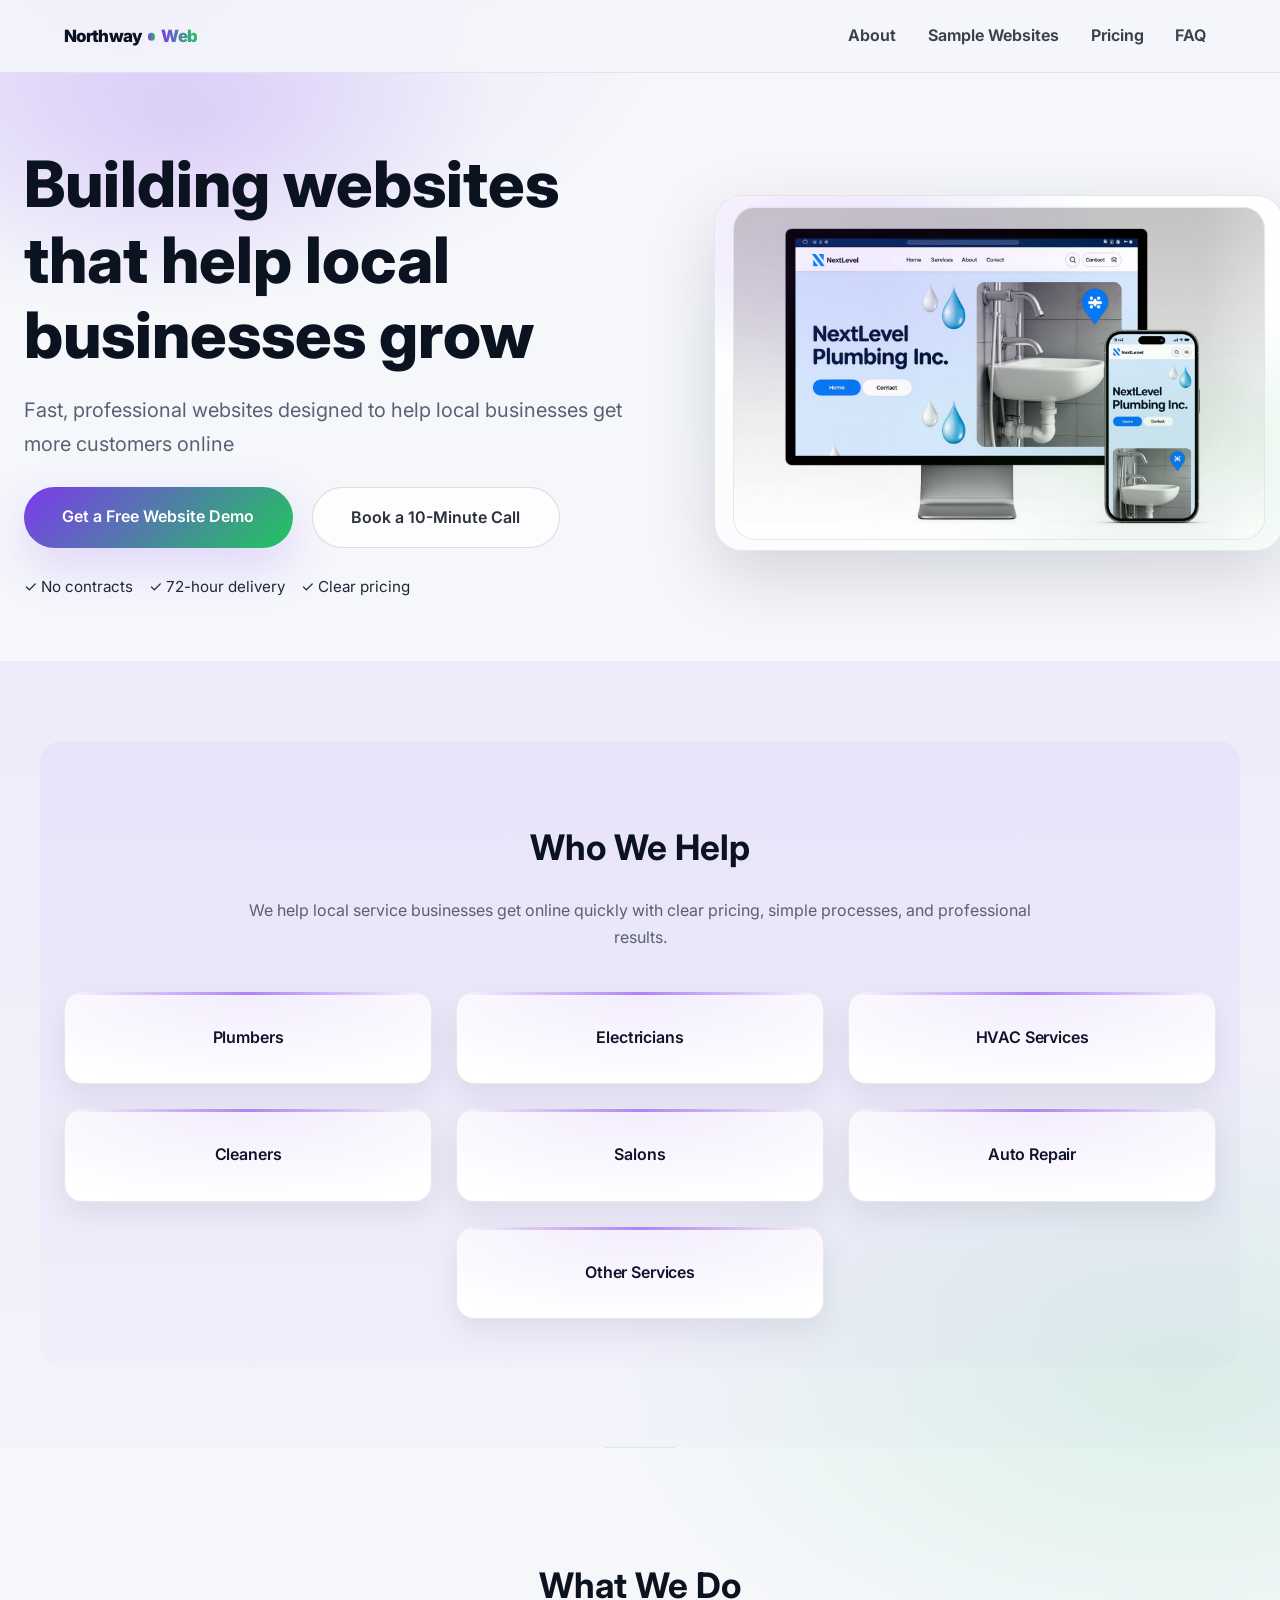
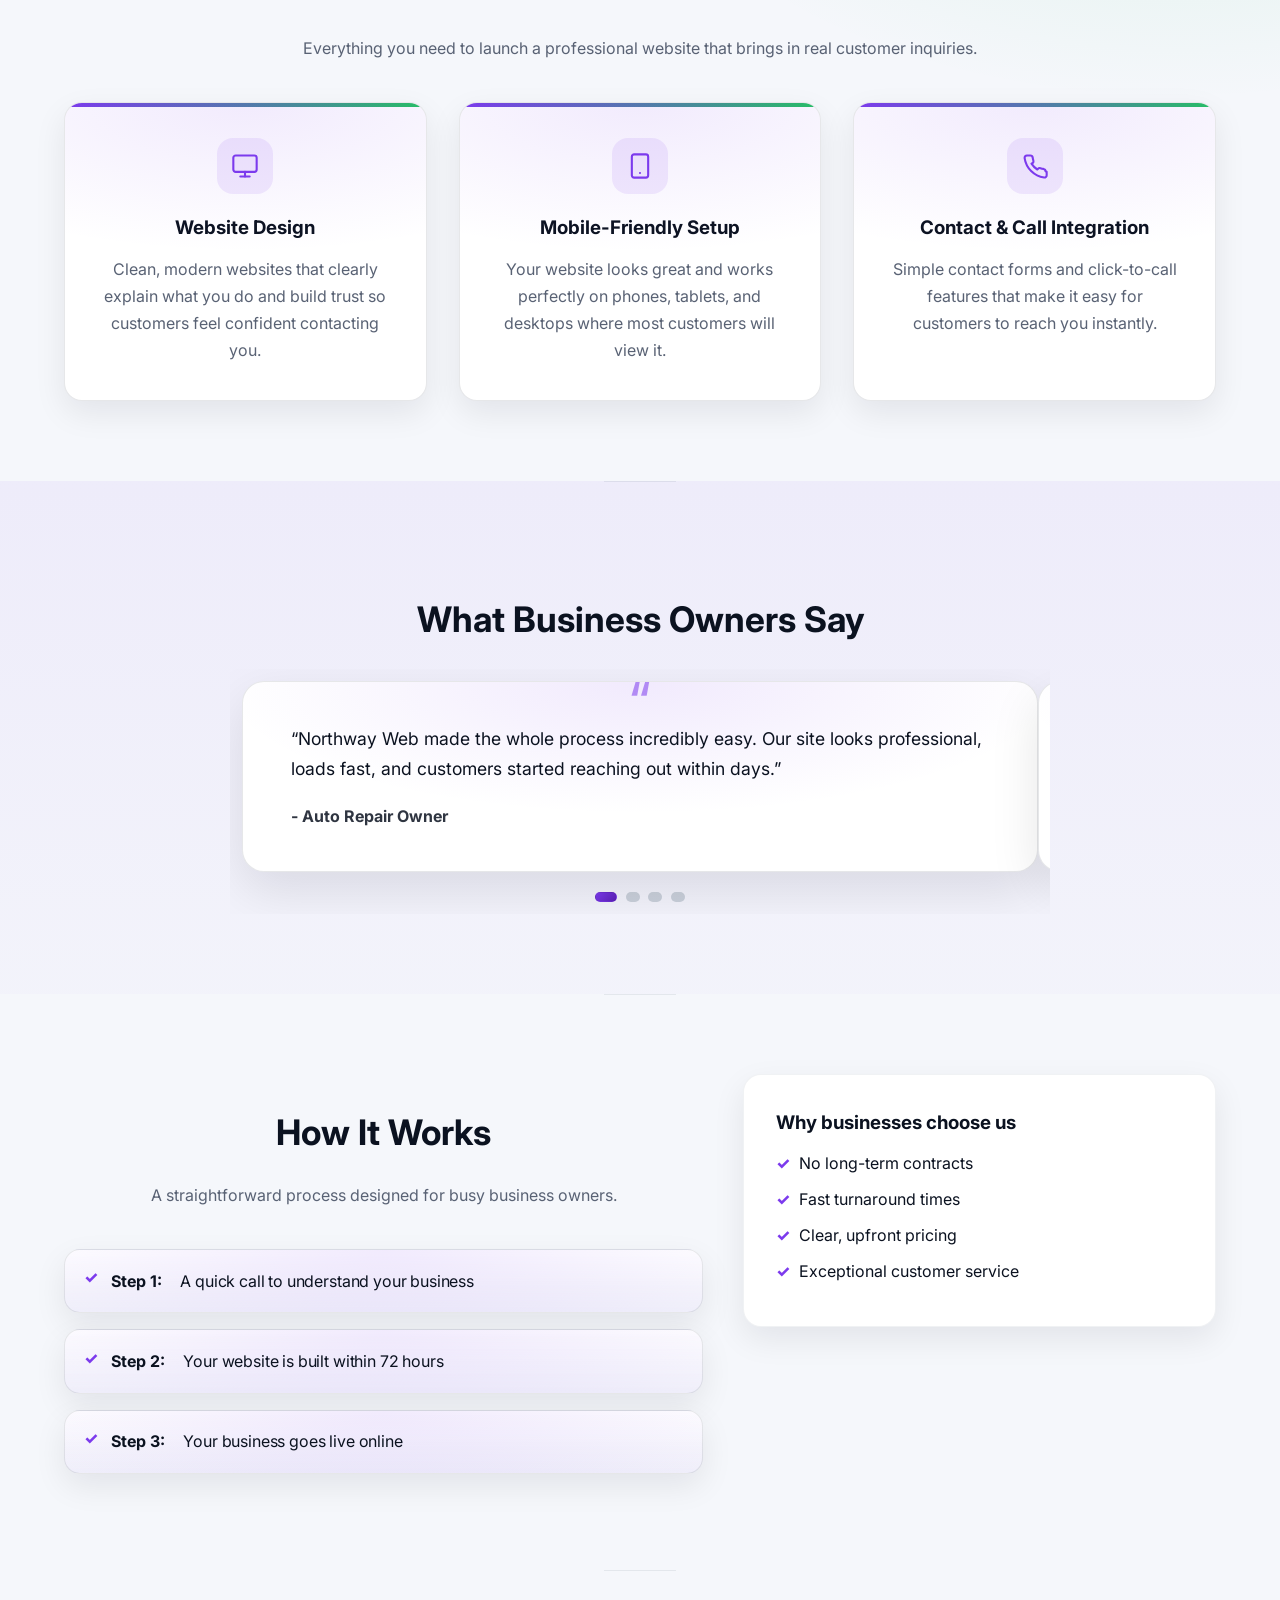
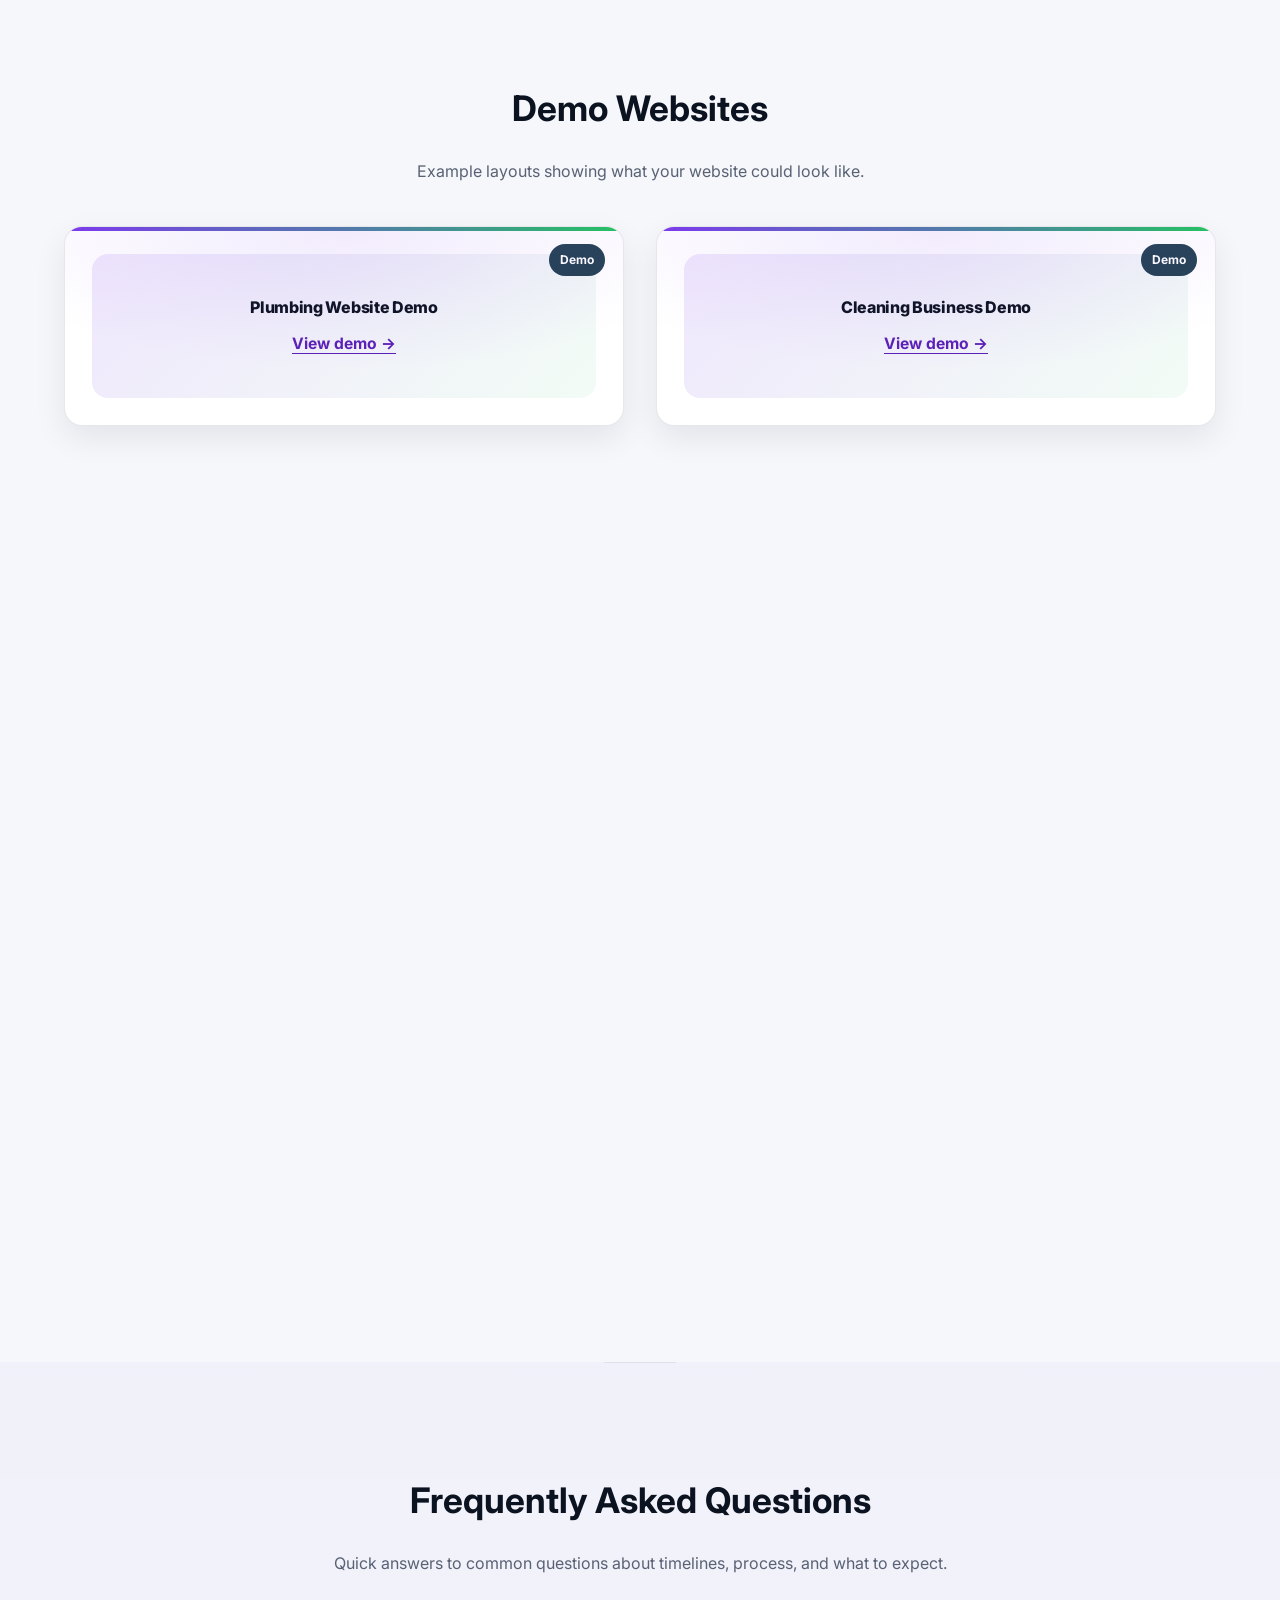
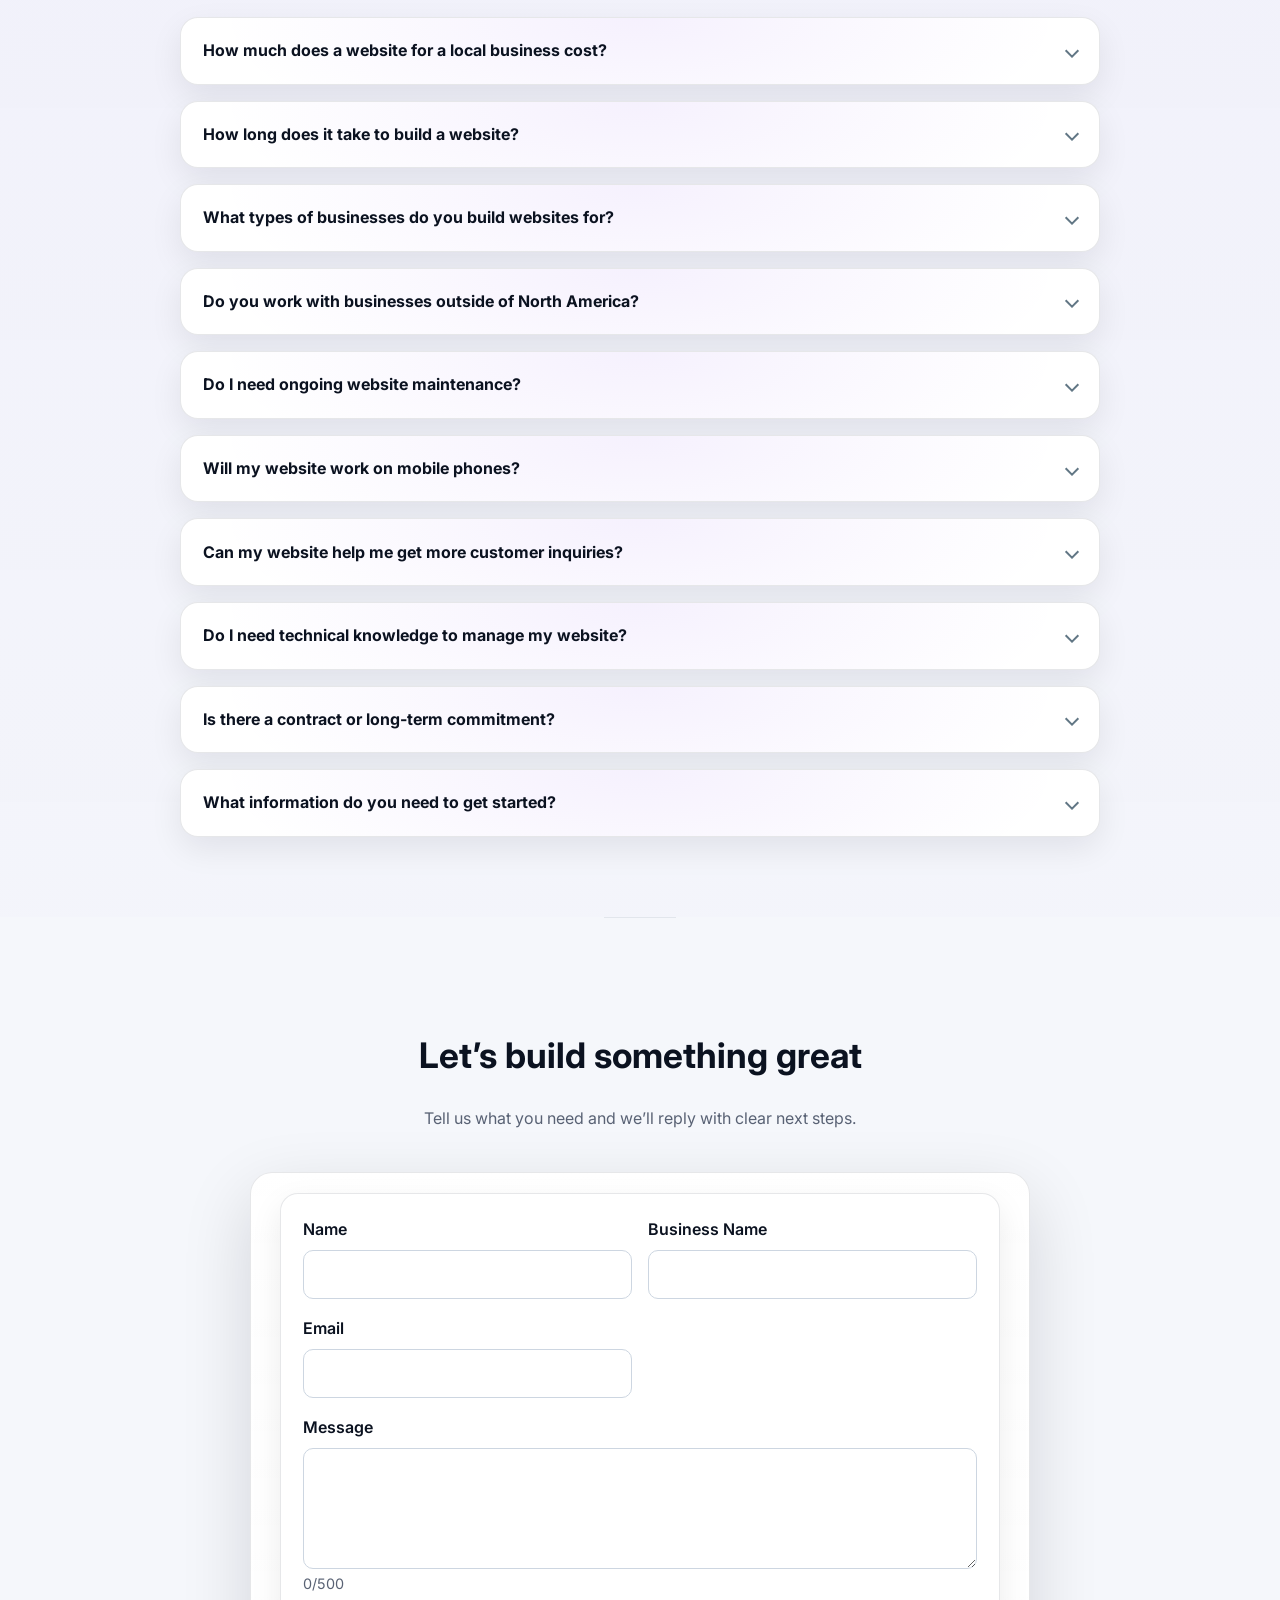
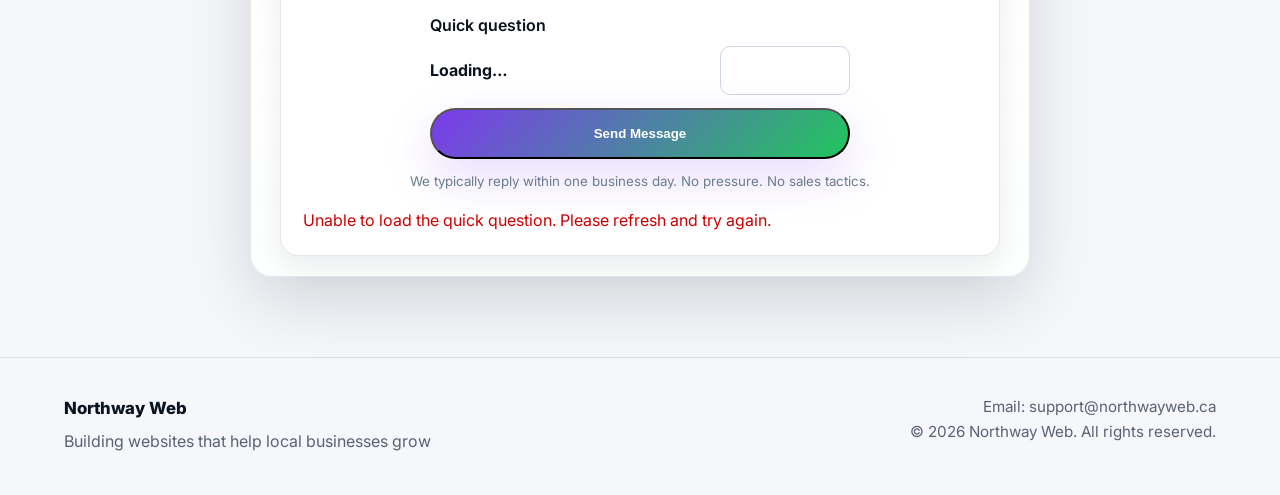
==== commit bee15377: "Prep site for enforced CSP (remove inline JS, hash JSON-LD)" ====
--- a/index.html
+++ b/index.html
@@ -9,126 +9,9 @@
   <link rel="icon" type="image/png" href="/assets/northway-logo.png" />
   <link rel="apple-touch-icon" href="/assets/northway-logo.png" />
   <link rel="stylesheet" href="css/styles.css?v=20260130-01" />
-  <script type="application/ld+json">
-    {
-      "@context": "https://schema.org",
-      "@type": ["Organization", "ProfessionalService"],
-      "name": "Northway Web",
-      "url": "https://northwayweb.ca",
-      "description": "Northway Web builds fast, professional websites that help local service businesses grow and attract more customers online.",
-      "email": "support@northwayweb.ca",
-      "priceRange": "$$",
-      "address": {
-      "@type": "PostalAddress",
-      "addressCountry": "CA"
-    },
-      "areaServed": [
-        {
-          "@type": "Place",
-          "name": "North America"
-        },
-        {
-          "@type": "Place",
-          "name": "International"
-        }
-      ],
-      "serviceType": [
-        "Web Design",
-        "Small Business Websites",
-        "Local Business Websites",
-        "Website Maintenance"
-      ]
-    }
-    </script>
-
-    <script type="application/ld+json">
-    {
-      "@context": "https://schema.org",
-      "@type": "FAQPage",
-      "mainEntity": [
-        {
-          "@type": "Question",
-          "name": "How much does a website for a local business cost?",
-          "acceptedAnswer": {
-            "@type": "Answer",
-            "text": "Most small business websites cost between $300 and $1,500 depending on design, content, and features. Northway Web offers a professional one-page website for $399 with no long-term contracts or hidden fees."
-          }
-        },
-        {
-          "@type": "Question",
-          "name": "How long does it take to build a website?",
-          "acceptedAnswer": {
-            "@type": "Answer",
-            "text": "Most websites are completed within 72 hours after business details are provided. This allows local service businesses to get online quickly and start receiving customer inquiries sooner."
-          }
-        },
-        {
-          "@type": "Question",
-          "name": "What types of businesses do you build websites for?",
-          "acceptedAnswer": {
-            "@type": "Answer",
-            "text": "Northway Web builds websites for local service businesses such as plumbers, electricians, HVAC companies, cleaners, salons, auto repair shops, and similar service providers."
-          }
-        },
-        {
-          "@type": "Question",
-          "name": "Do you work with businesses outside of North America?",
-          "acceptedAnswer": {
-            "@type": "Answer",
-            "text": "Yes. While many clients are based in North America, Northway Web also works with businesses internationally. Websites are designed to perform well regardless of location."
-          }
-        },
-        {
-          "@type": "Question",
-          "name": "Do I need ongoing website maintenance?",
-          "acceptedAnswer": {
-            "@type": "Answer",
-            "text": "Ongoing maintenance is optional. Some businesses choose basic hosting, security updates, and backups to keep their website fast and secure. Monthly care plans are available but not required."
-          }
-        },
-        {
-          "@type": "Question",
-          "name": "Will my website work on mobile phones?",
-          "acceptedAnswer": {
-            "@type": "Answer",
-            "text": "Yes. Every website built by Northway Web is fully mobile-friendly to ensure customers can easily view the site and contact the business from their phones."
-          }
-        },
-        {
-          "@type": "Question",
-          "name": "Can my website help me get more customer inquiries?",
-          "acceptedAnswer": {
-            "@type": "Answer",
-            "text": "Yes. Websites are designed to clearly explain services, build trust, and make it easy for customers to contact the business using forms and click-to-call features."
-          }
-        },
-        {
-          "@type": "Question",
-          "name": "Do I need technical knowledge to manage my website?",
-          "acceptedAnswer": {
-            "@type": "Answer",
-            "text": "No technical knowledge is required. Northway Web handles the technical setup, and optional ongoing care includes updates and basic edits."
-          }
-        },
-        {
-          "@type": "Question",
-          "name": "Is there a contract or long-term commitment?",
-          "acceptedAnswer": {
-            "@type": "Answer",
-            "text": "No. Website builds are one-time payments, and monthly care services are optional and can be canceled at any time."
-          }
-        },
-        {
-          "@type": "Question",
-          "name": "What information do you need to get started?",
-          "acceptedAnswer": {
-            "@type": "Answer",
-            "text": "To get started, Northway Web typically needs the business name, services offered, contact details, and any existing branding such as a logo. Guidance is provided throughout the process."
-          }
-        }
-      ]
-    }
-    </script>
+
+  <script type="application/ld+json">{"@context":"https://schema.org","@type":["Organization","ProfessionalService"],"name":"Northway Web","url":"https://northwayweb.ca","description":"Northway Web builds fast, professional websites that help local service businesses grow and attract more customers online.","email":"support@northwayweb.ca","priceRange":"$$","address":{"@type":"PostalAddress","addressCountry":"CA"},"areaServed":[{"@type":"Place","name":"North America"},{"@type":"Place","name":"International"}],"serviceType":["Web Design","Small Business Websites","Local Business Websites","Website Maintenance"]}</script>
+  <script type="application/ld+json">{"@context":"https://schema.org","@type":"FAQPage","mainEntity":[{"@type":"Question","name":"How much does a website for a local business cost?","acceptedAnswer":{"@type":"Answer","text":"Most small business websites cost between $300 and $1,500 depending on design, content, and features. Northway Web offers a professional one-page website for $399 with no long-term contracts or hidden fees."}},{"@type":"Question","name":"How long does it take to build a website?","acceptedAnswer":{"@type":"Answer","text":"Most websites are completed within 72 hours after business details are provided. This allows local service businesses to get online quickly and start receiving customer inquiries sooner."}},{"@type":"Question","name":"What types of businesses do you build websites for?","acceptedAnswer":{"@type":"Answer","text":"Northway Web builds websites for local service businesses such as plumbers, electricians, HVAC companies, cleaners, salons, auto repair shops, and similar service providers."}},{"@type":"Question","name":"Do you work with businesses outside of North America?","acceptedAnswer":{"@type":"Answer","text":"Yes. While many clients are based in North America, Northway Web also works with businesses internationally. Websites are designed to perform well regardless of location."}},{"@type":"Question","name":"Do I need ongoing website maintenance?","acceptedAnswer":{"@type":"Answer","text":"Ongoing maintenance is optional. Some businesses choose basic hosting, security updates, and backups to keep their website fast and secure. Monthly care plans are available but not required."}},{"@type":"Question","name":"Will my website work on mobile phones?","acceptedAnswer":{"@type":"Answer","text":"Yes. Every website built by Northway Web is fully mobile-friendly to ensure customers can easily view the site and contact the business from their phones."}},{"@type":"Question","name":"Can my website help me get more customer inquiries?","acceptedAnswer":{"@type":"Answer","text":"Yes. Websites are designed to clearly explain services, build trust, and make it easy for customers to contact the business using forms and click-to-call features."}},{"@type":"Question","name":"Do I need technical knowledge to manage my website?","acceptedAnswer":{"@type":"Answer","text":"No technical knowledge is required. Northway Web handles the technical setup, and optional ongoing care includes updates and basic edits."}},{"@type":"Question","name":"Is there a contract or long-term commitment?","acceptedAnswer":{"@type":"Answer","text":"No. Website builds are one-time payments, and monthly care services are optional and can be canceled at any time."}},{"@type":"Question","name":"What information do you need to get started?","acceptedAnswer":{"@type":"Answer","text":"To get started, Northway Web typically needs the business name, services offered, contact details, and any existing branding such as a logo. Guidance is provided throughout the process."}}]}</script>
 
 
 
@@ -750,6 +633,6 @@
 </footer>
 
 
-  <script src="js/main.js?v=20260129-09"></script>
+  <script src="js/main.js?v=20260130-02"></script>
 </body>
 </html>
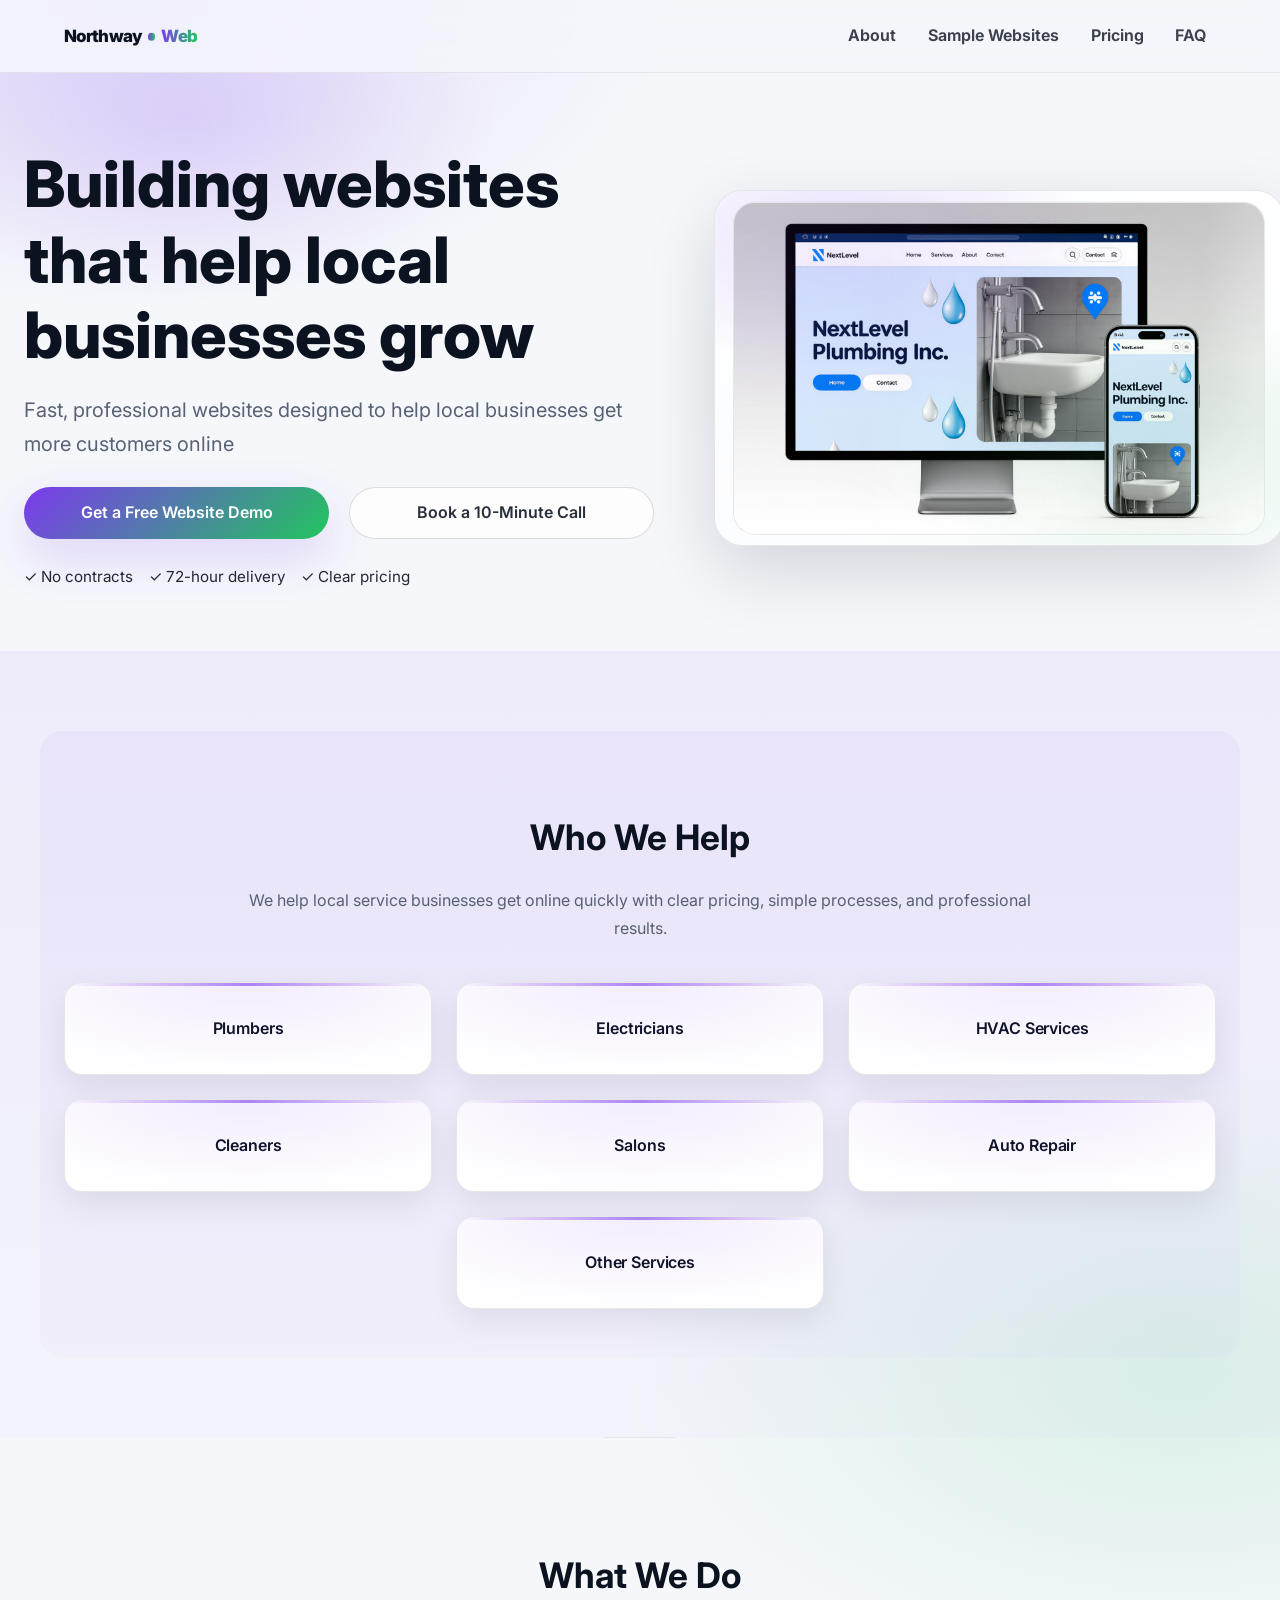
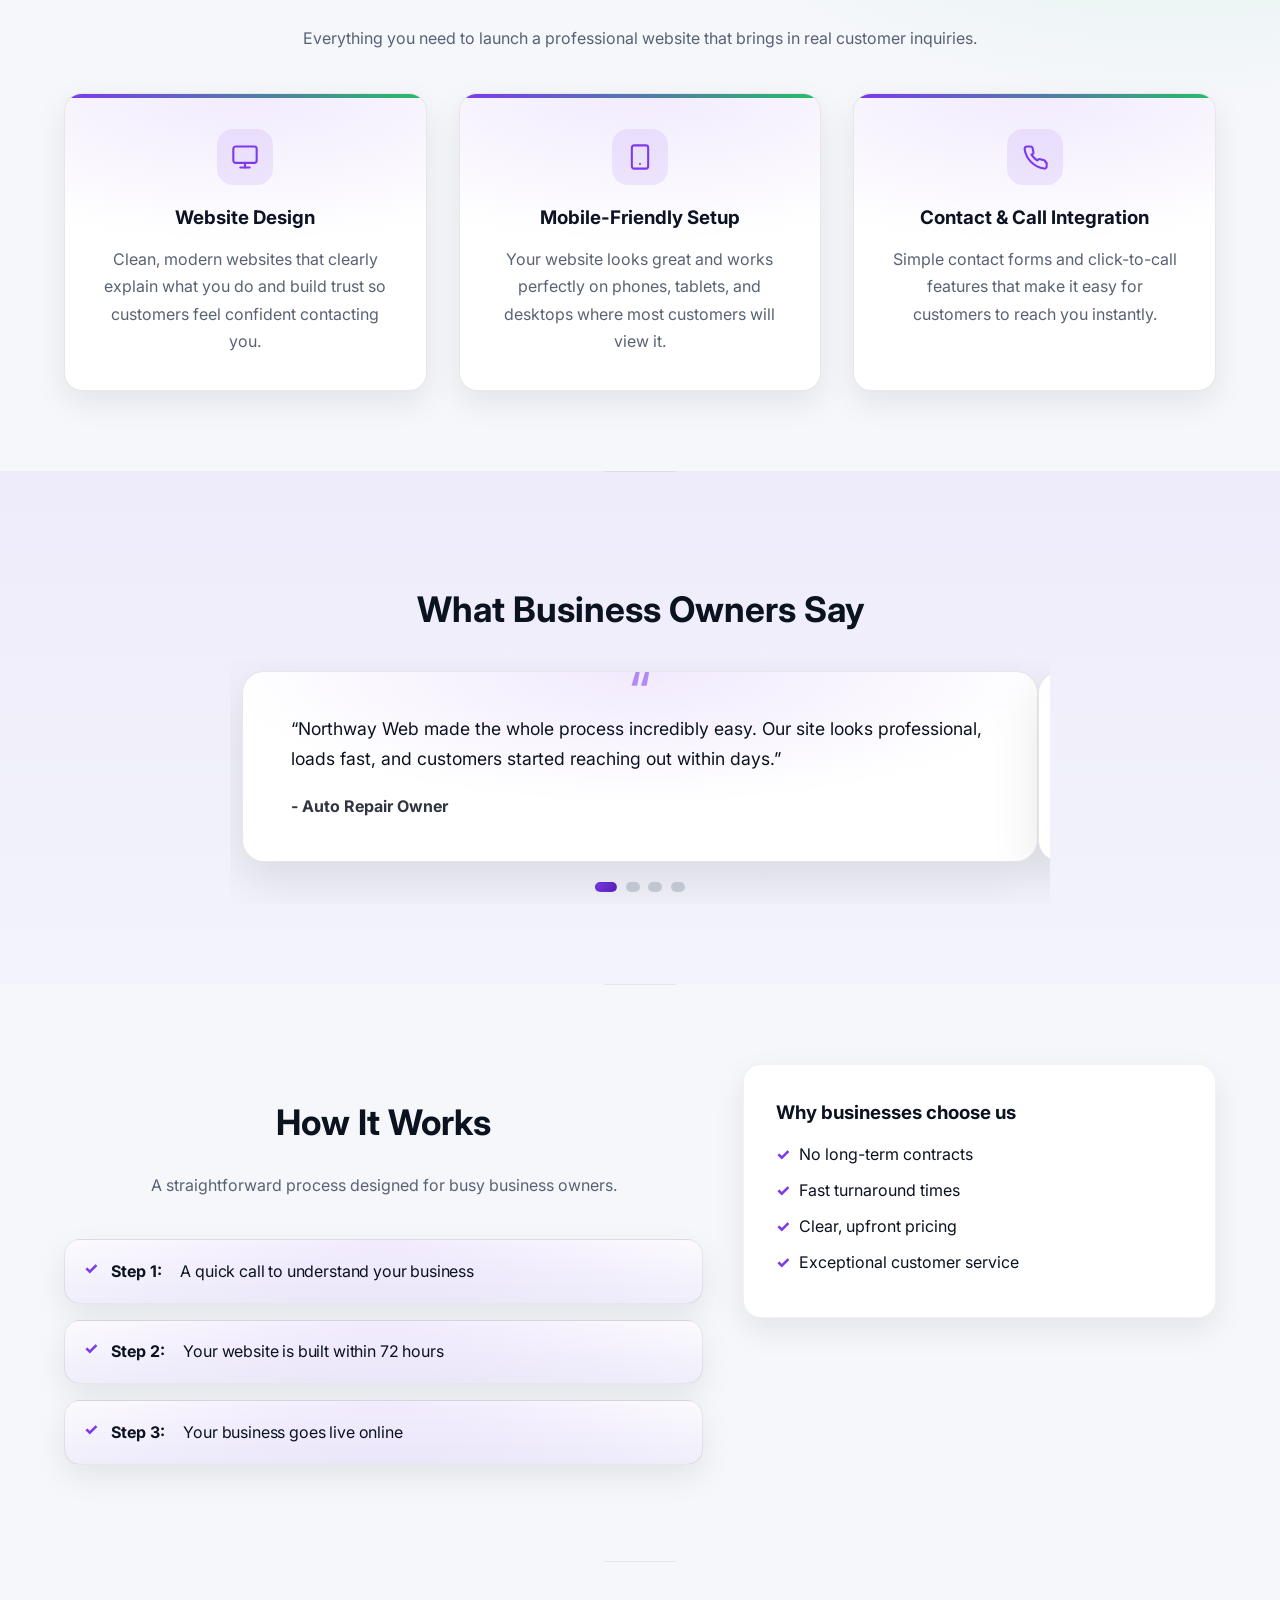
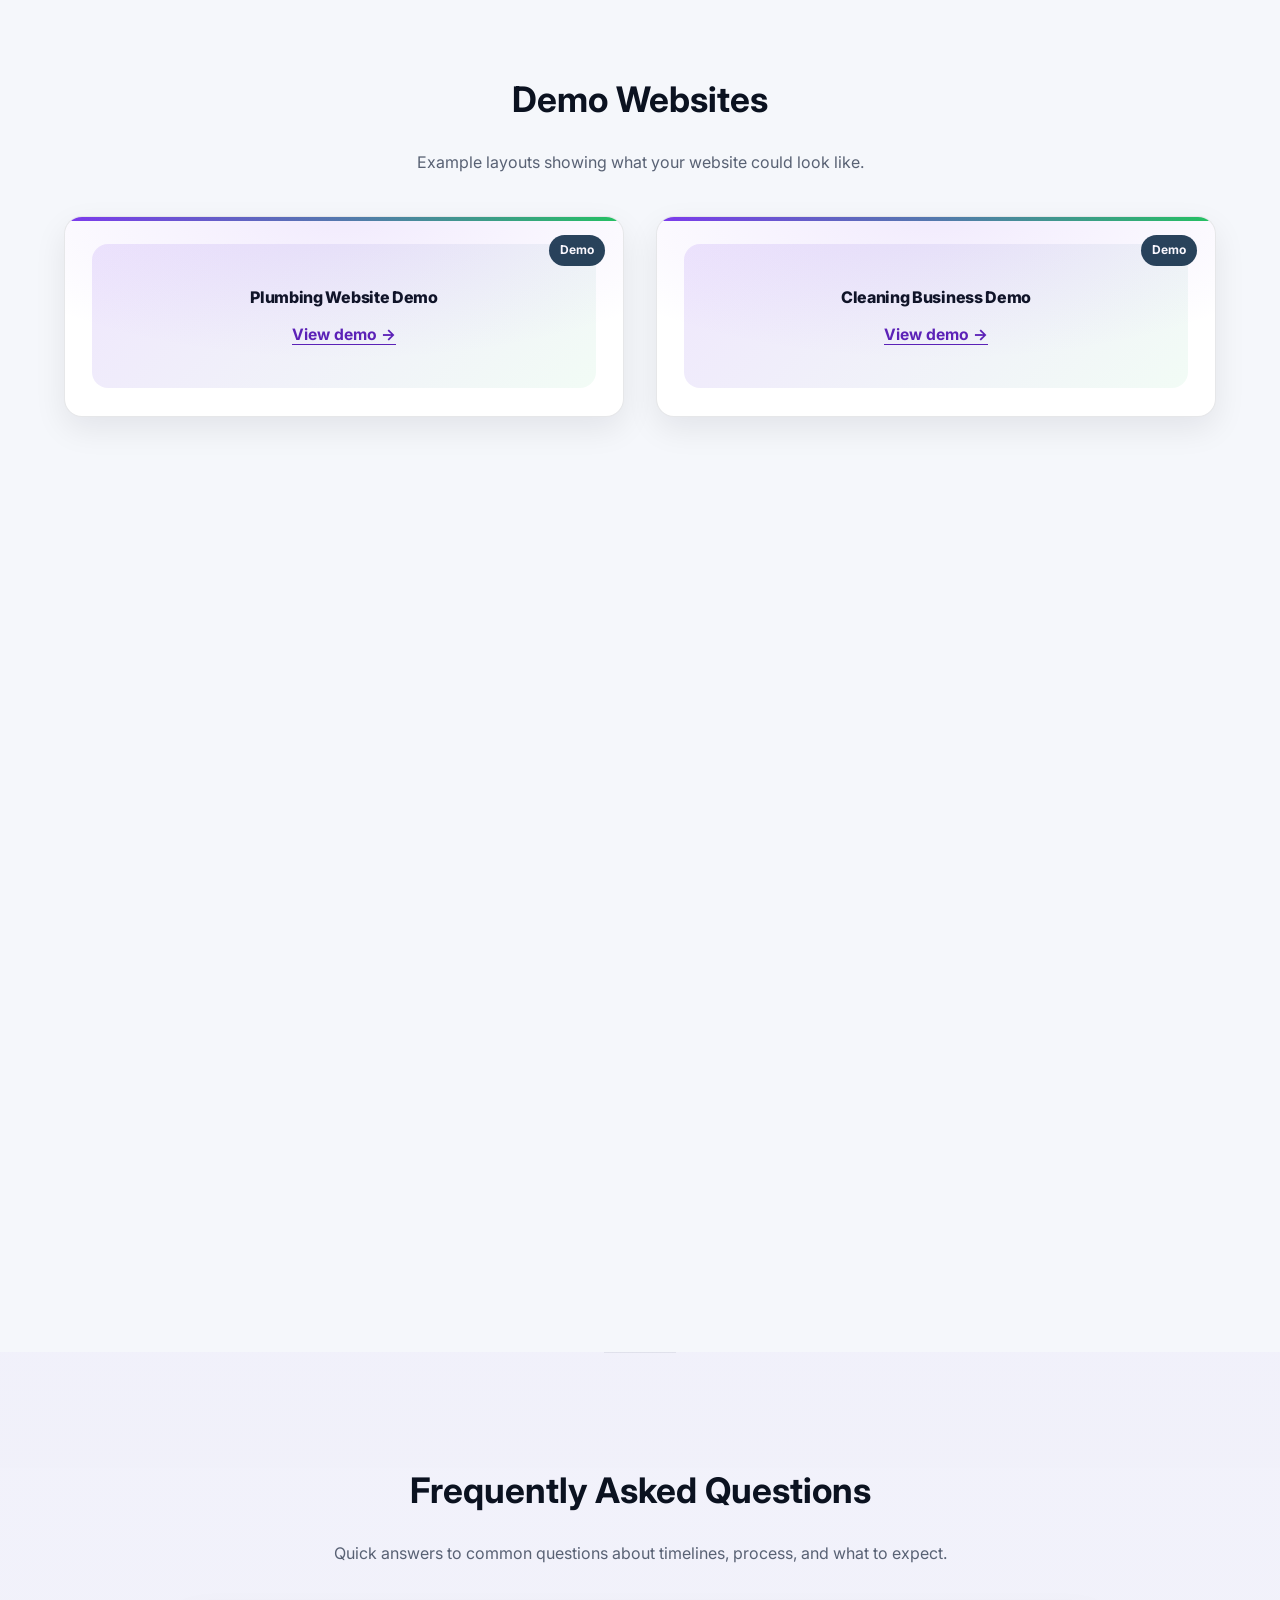
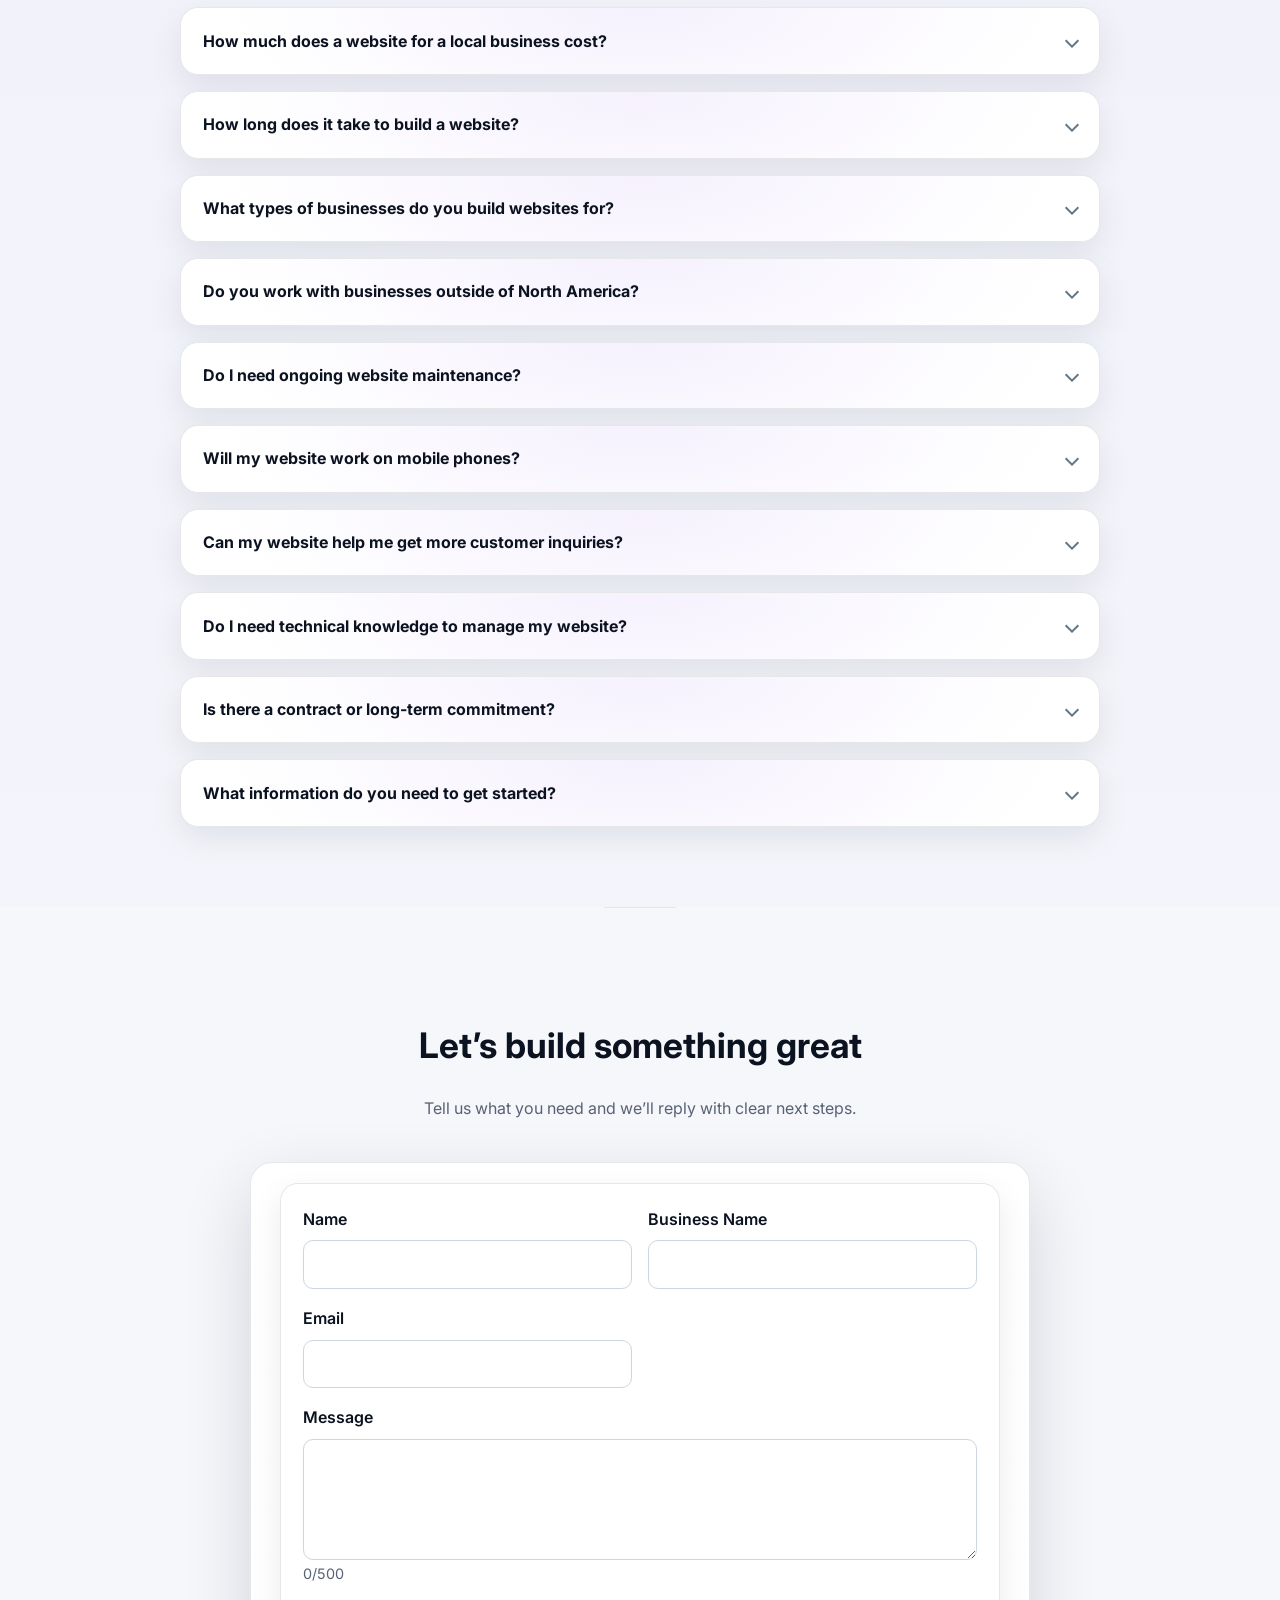
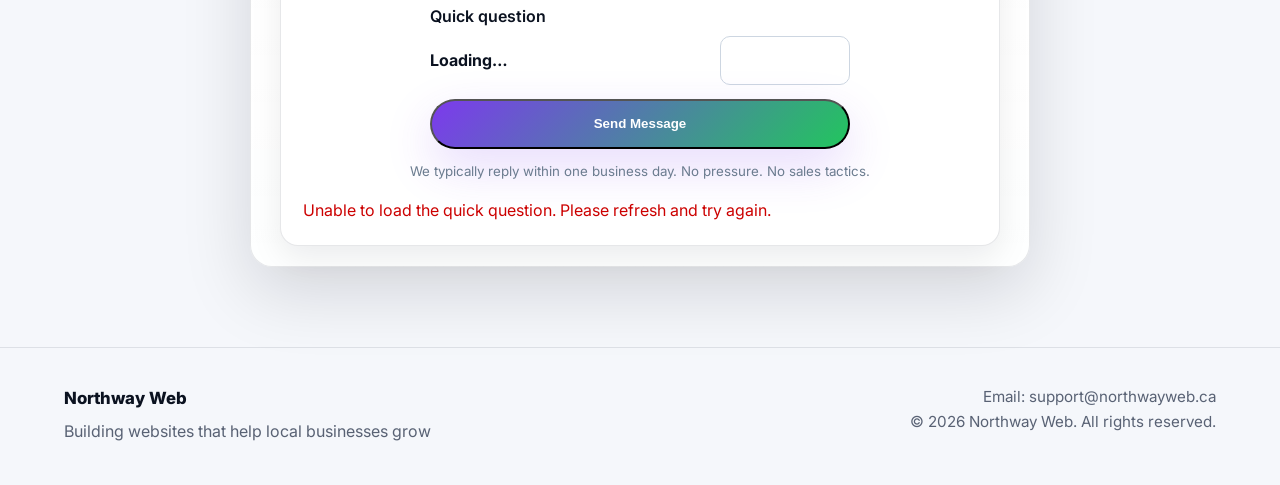
==== commit dbfdfd48: "Unify CTA button sizing" ====
--- a/index.html
+++ b/index.html
@@ -8,7 +8,7 @@
   <link rel="canonical" href="https://northwayweb.ca/" />
   <link rel="icon" type="image/png" href="/assets/northway-logo.png" />
   <link rel="apple-touch-icon" href="/assets/northway-logo.png" />
-  <link rel="stylesheet" href="css/styles.css?v=20260130-01" />
+  <link rel="stylesheet" href="css/styles.css?v=20260130-02" />
 
   <script type="application/ld+json">{"@context":"https://schema.org","@type":["Organization","ProfessionalService"],"name":"Northway Web","url":"https://northwayweb.ca","description":"Northway Web builds fast, professional websites that help local service businesses grow and attract more customers online.","email":"support@northwayweb.ca","priceRange":"$$","address":{"@type":"PostalAddress","addressCountry":"CA"},"areaServed":[{"@type":"Place","name":"North America"},{"@type":"Place","name":"International"}],"serviceType":["Web Design","Small Business Websites","Local Business Websites","Website Maintenance"]}</script>
   <script type="application/ld+json">{"@context":"https://schema.org","@type":"FAQPage","mainEntity":[{"@type":"Question","name":"How much does a website for a local business cost?","acceptedAnswer":{"@type":"Answer","text":"Most small business websites cost between $300 and $1,500 depending on design, content, and features. Northway Web offers a professional one-page website for $399 with no long-term contracts or hidden fees."}},{"@type":"Question","name":"How long does it take to build a website?","acceptedAnswer":{"@type":"Answer","text":"Most websites are completed within 72 hours after business details are provided. This allows local service businesses to get online quickly and start receiving customer inquiries sooner."}},{"@type":"Question","name":"What types of businesses do you build websites for?","acceptedAnswer":{"@type":"Answer","text":"Northway Web builds websites for local service businesses such as plumbers, electricians, HVAC companies, cleaners, salons, auto repair shops, and similar service providers."}},{"@type":"Question","name":"Do you work with businesses outside of North America?","acceptedAnswer":{"@type":"Answer","text":"Yes. While many clients are based in North America, Northway Web also works with businesses internationally. Websites are designed to perform well regardless of location."}},{"@type":"Question","name":"Do I need ongoing website maintenance?","acceptedAnswer":{"@type":"Answer","text":"Ongoing maintenance is optional. Some businesses choose basic hosting, security updates, and backups to keep their website fast and secure. Monthly care plans are available but not required."}},{"@type":"Question","name":"Will my website work on mobile phones?","acceptedAnswer":{"@type":"Answer","text":"Yes. Every website built by Northway Web is fully mobile-friendly to ensure customers can easily view the site and contact the business from their phones."}},{"@type":"Question","name":"Can my website help me get more customer inquiries?","acceptedAnswer":{"@type":"Answer","text":"Yes. Websites are designed to clearly explain services, build trust, and make it easy for customers to contact the business using forms and click-to-call features."}},{"@type":"Question","name":"Do I need technical knowledge to manage my website?","acceptedAnswer":{"@type":"Answer","text":"No technical knowledge is required. Northway Web handles the technical setup, and optional ongoing care includes updates and basic edits."}},{"@type":"Question","name":"Is there a contract or long-term commitment?","acceptedAnswer":{"@type":"Answer","text":"No. Website builds are one-time payments, and monthly care services are optional and can be canceled at any time."}},{"@type":"Question","name":"What information do you need to get started?","acceptedAnswer":{"@type":"Answer","text":"To get started, Northway Web typically needs the business name, services offered, contact details, and any existing branding such as a logo. Guidance is provided throughout the process."}}]}</script>
--- a/css/styles.css
+++ b/css/styles.css
@@ -506,11 +506,22 @@
   flex-wrap: wrap;
 }
 
+.cta-group > .cta-primary,
+.cta-group > .cta-secondary {
+  flex: 1 1 240px;
+  text-align: center;
+}
+
 .cta-primary,
 .cta-secondary {
+  display: inline-flex;
+  align-items: center;
+  justify-content: center;
   padding: 1rem 2.4rem;
+  min-height: 48px;
   border-radius: 999px;
   font-weight: 600;
+  line-height: 1.1;
   text-decoration: none;
   transition: all 0.3s ease;
 }
@@ -827,11 +838,23 @@
   flex-wrap: wrap;
 }
 
+.thanks-page .thanks-actions > .cta-primary,
+.thanks-page .thanks-actions > .cta-secondary {
+  flex: 1 1 220px;
+  text-align: center;
+}
+
+.thanks-page .hero .supporting {
+  margin-left: auto;
+  margin-right: auto;
+  text-align: center;
+}
+
 .thanks-page .cta-secondary {
   display: inline-flex;
   align-items: center;
   justify-content: center;
-  padding: 0.95rem 1.35rem;
+  padding: 1rem 2.4rem;
   border-radius: 999px;
   border: 1px solid rgba(15,47,68,0.16);
   background: rgba(255,255,255,0.85);
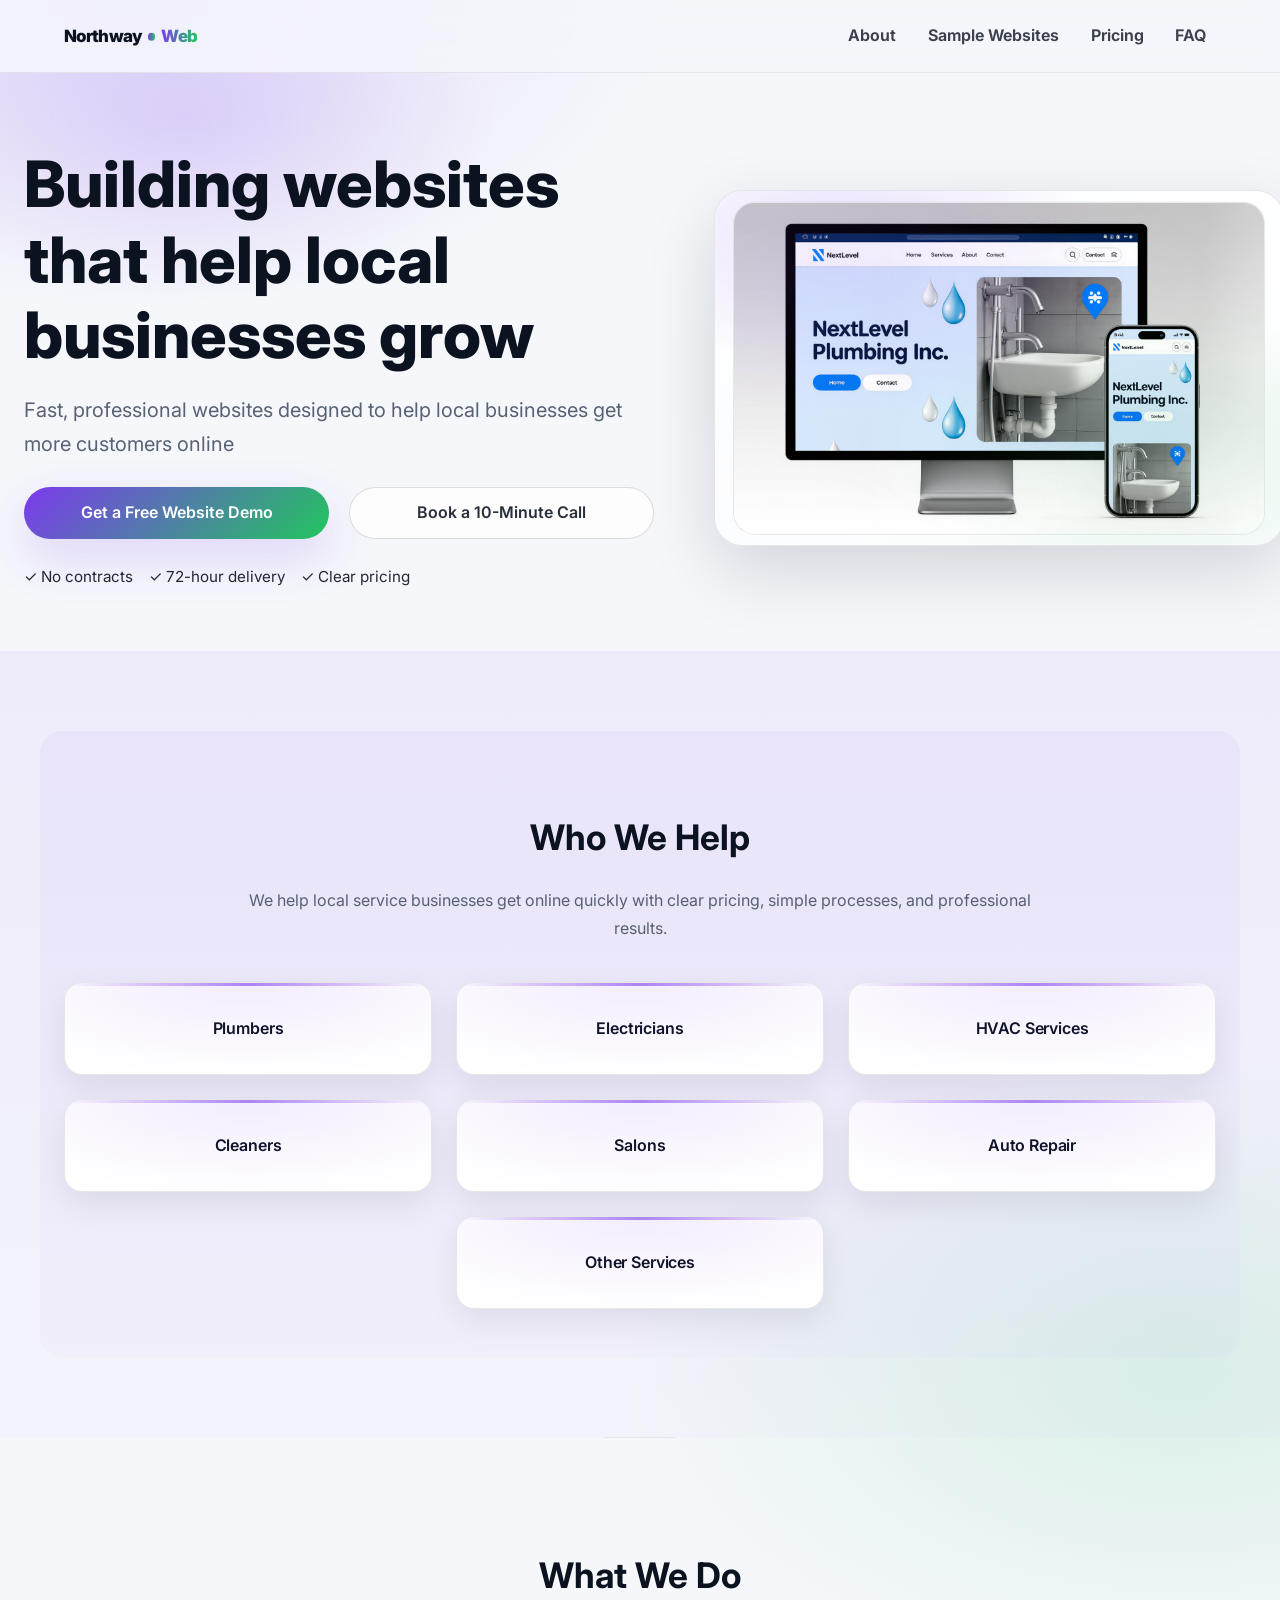
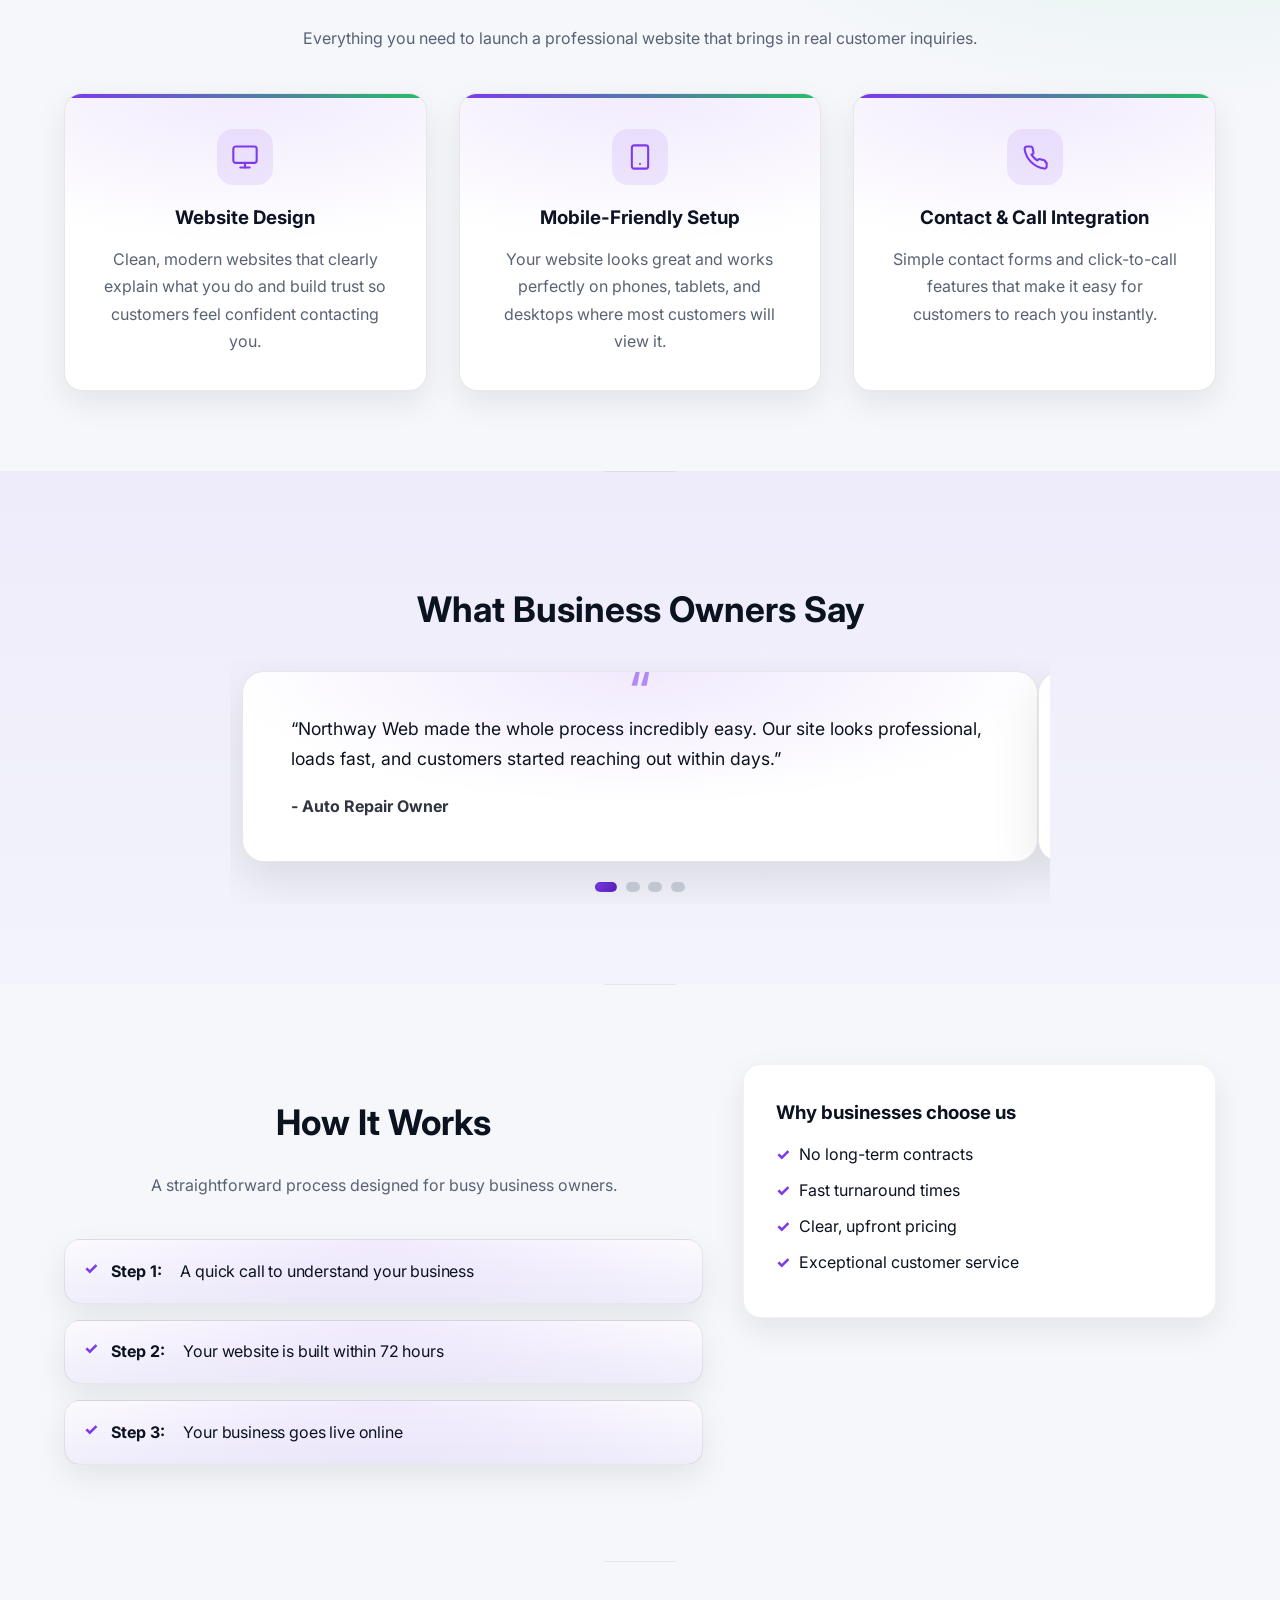
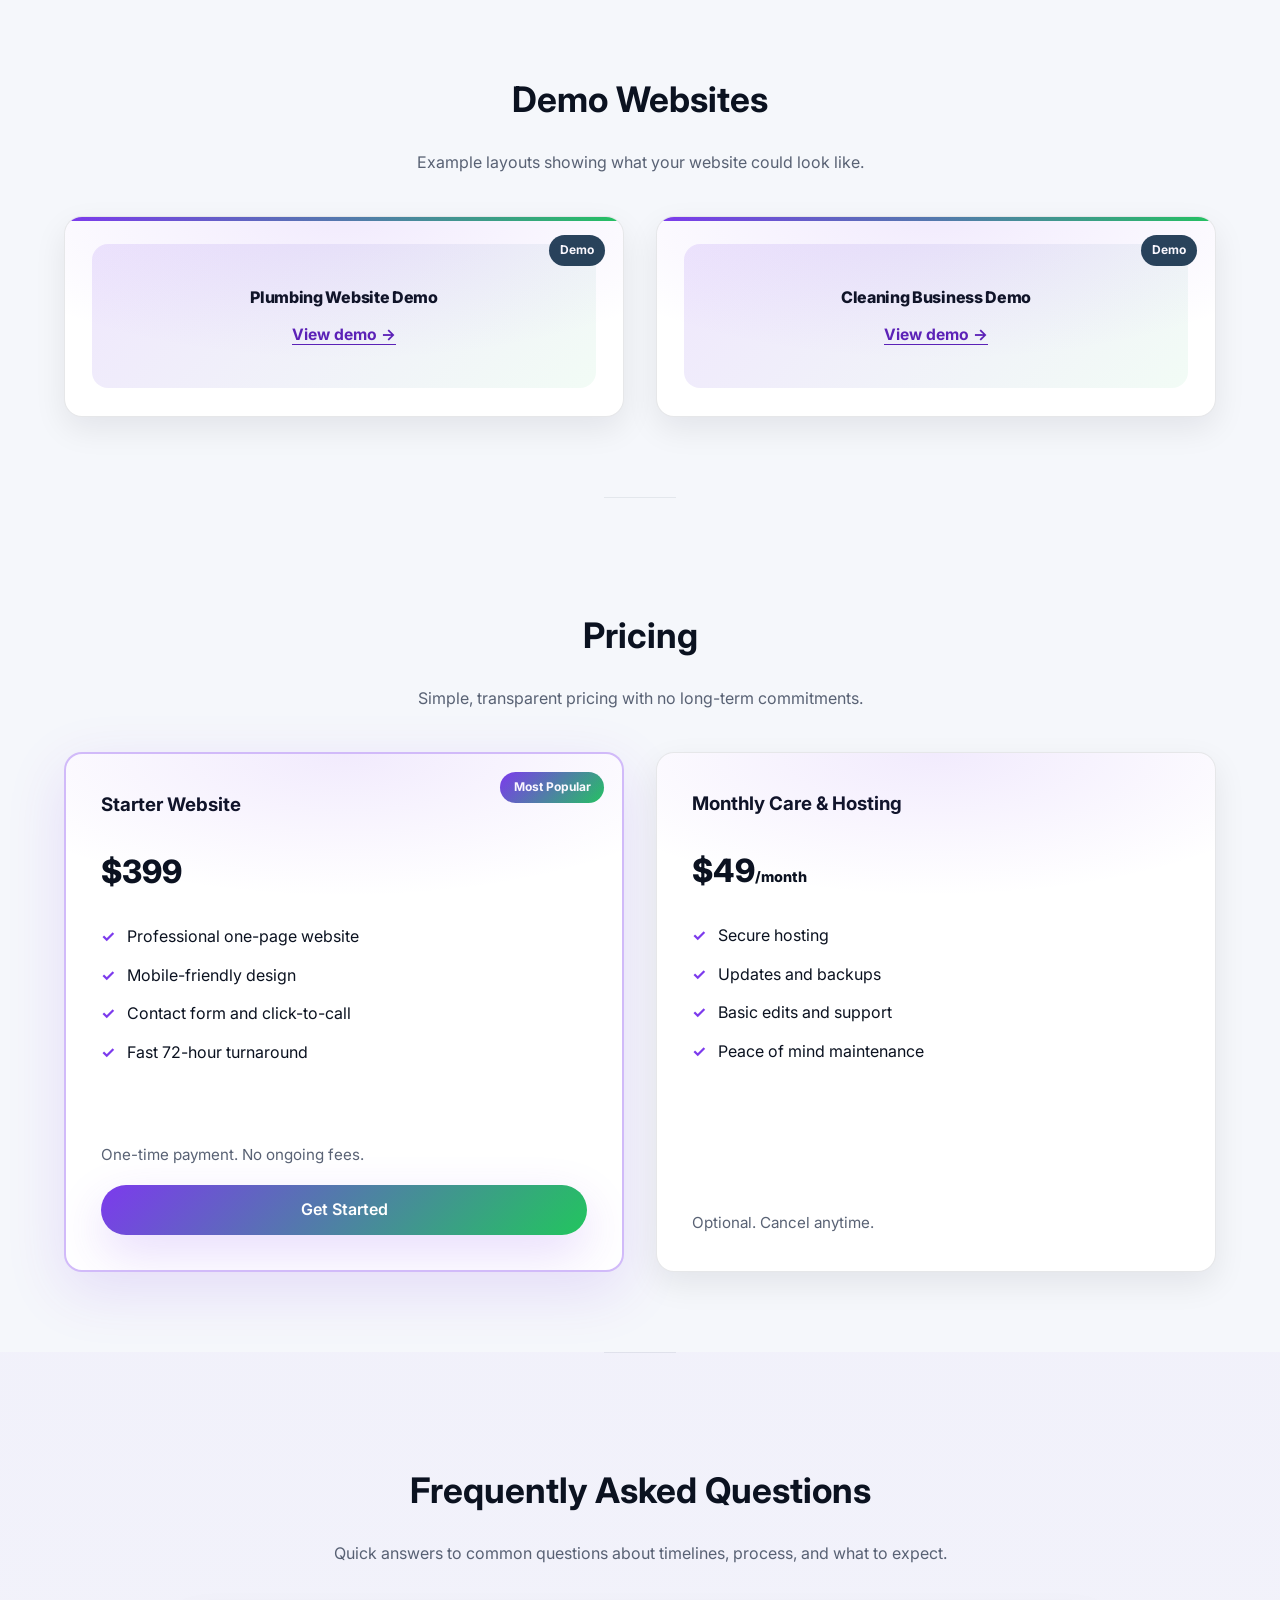
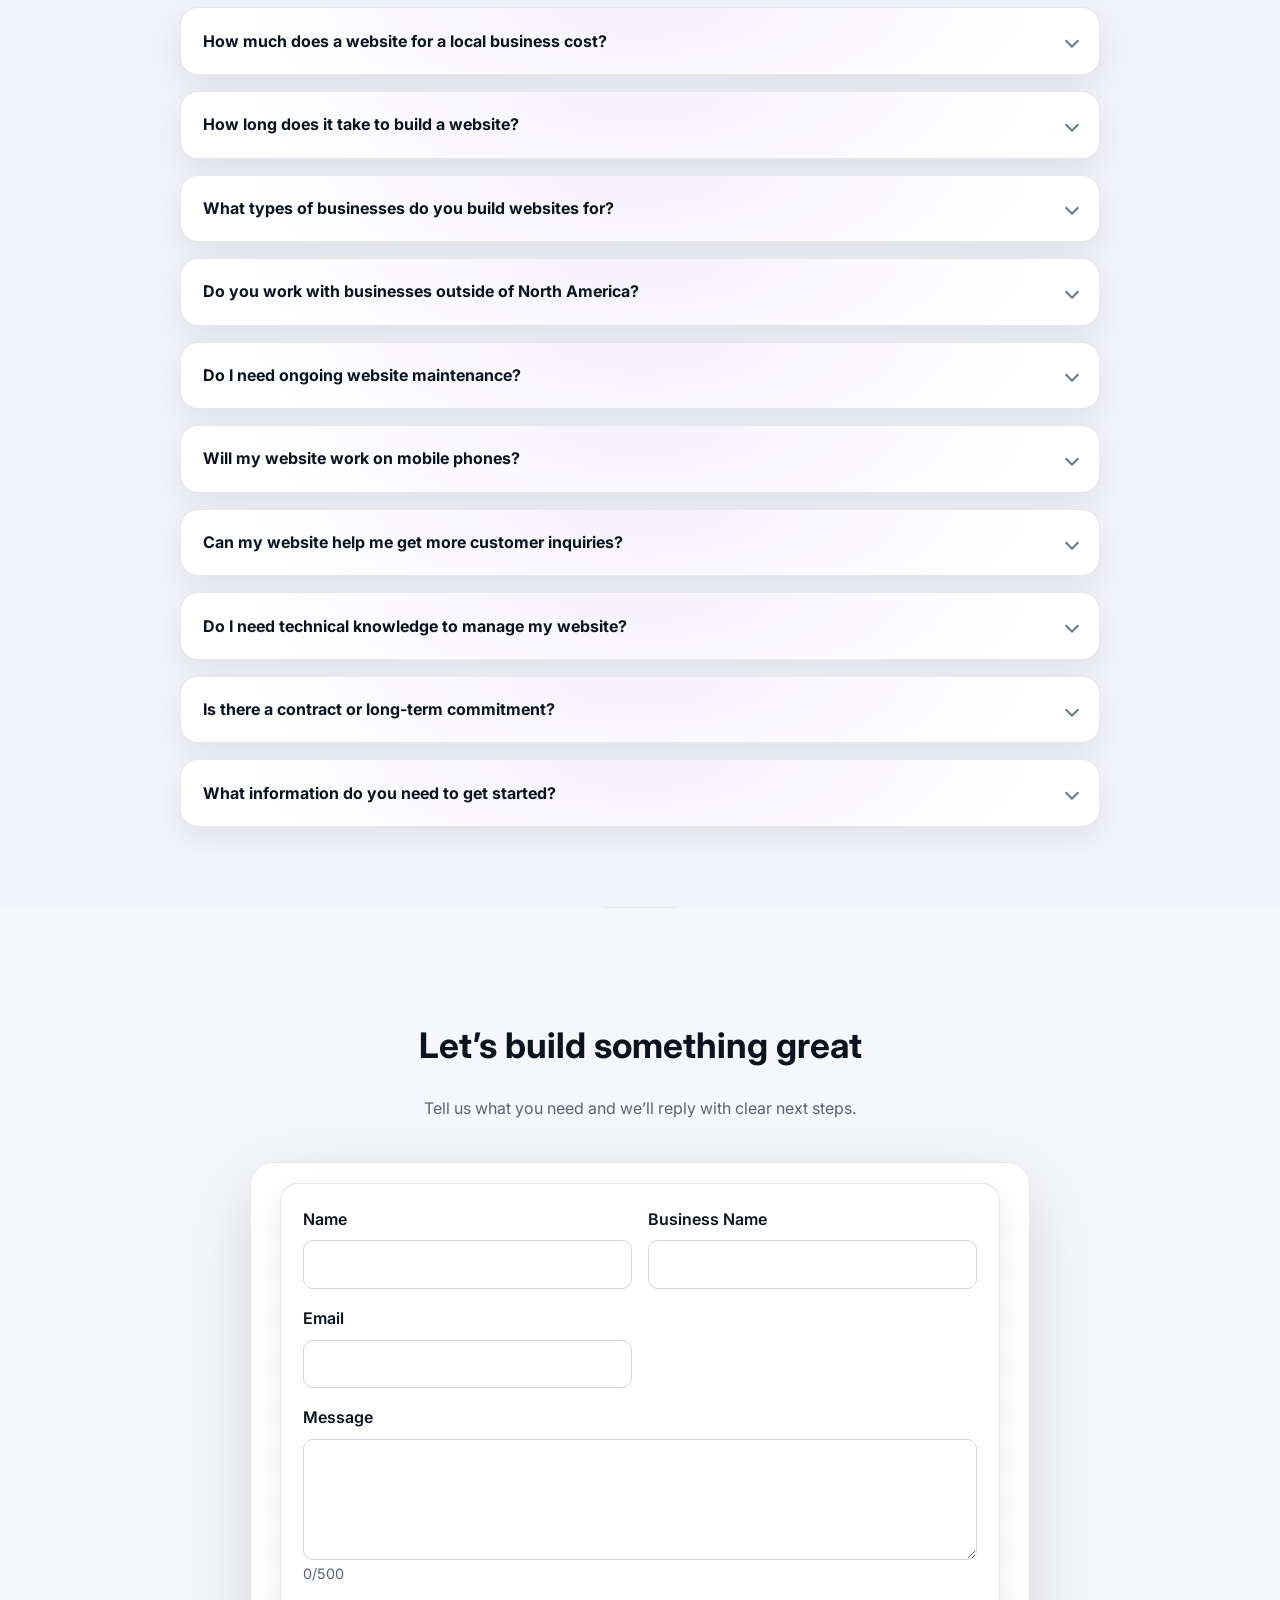
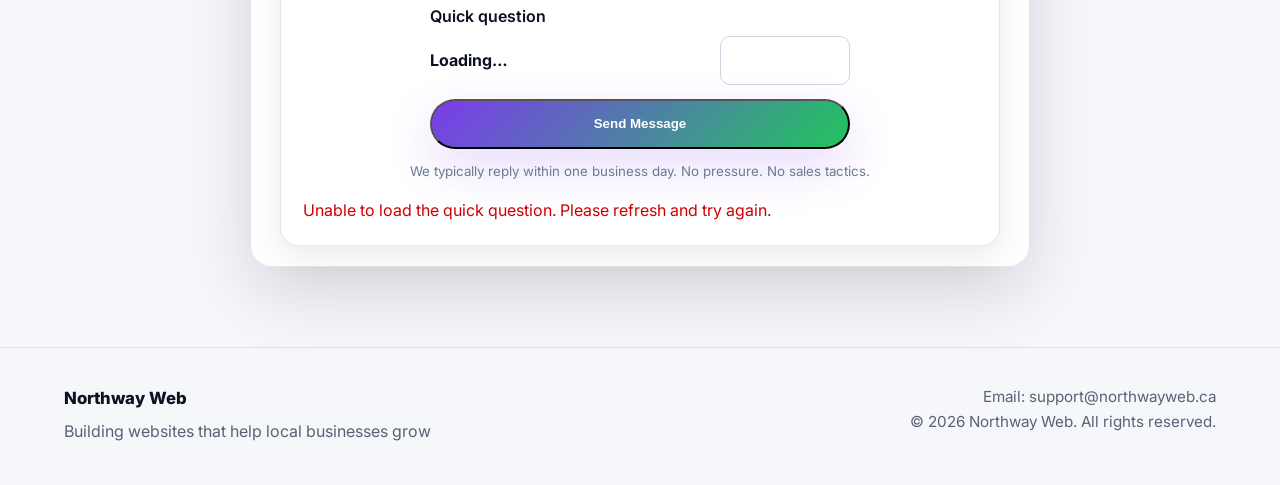
==== commit 42d924b7: "Fix bloated mobile CTAs" ====
--- a/index.html
+++ b/index.html
@@ -8,7 +8,7 @@
   <link rel="canonical" href="https://northwayweb.ca/" />
   <link rel="icon" type="image/png" href="/assets/northway-logo.png" />
   <link rel="apple-touch-icon" href="/assets/northway-logo.png" />
-  <link rel="stylesheet" href="css/styles.css?v=20260130-02" />
+  <link rel="stylesheet" href="css/styles.css?v=20260130-03" />
 
   <script type="application/ld+json">{"@context":"https://schema.org","@type":["Organization","ProfessionalService"],"name":"Northway Web","url":"https://northwayweb.ca","description":"Northway Web builds fast, professional websites that help local service businesses grow and attract more customers online.","email":"support@northwayweb.ca","priceRange":"$$","address":{"@type":"PostalAddress","addressCountry":"CA"},"areaServed":[{"@type":"Place","name":"North America"},{"@type":"Place","name":"International"}],"serviceType":["Web Design","Small Business Websites","Local Business Websites","Website Maintenance"]}</script>
   <script type="application/ld+json">{"@context":"https://schema.org","@type":"FAQPage","mainEntity":[{"@type":"Question","name":"How much does a website for a local business cost?","acceptedAnswer":{"@type":"Answer","text":"Most small business websites cost between $300 and $1,500 depending on design, content, and features. Northway Web offers a professional one-page website for $399 with no long-term contracts or hidden fees."}},{"@type":"Question","name":"How long does it take to build a website?","acceptedAnswer":{"@type":"Answer","text":"Most websites are completed within 72 hours after business details are provided. This allows local service businesses to get online quickly and start receiving customer inquiries sooner."}},{"@type":"Question","name":"What types of businesses do you build websites for?","acceptedAnswer":{"@type":"Answer","text":"Northway Web builds websites for local service businesses such as plumbers, electricians, HVAC companies, cleaners, salons, auto repair shops, and similar service providers."}},{"@type":"Question","name":"Do you work with businesses outside of North America?","acceptedAnswer":{"@type":"Answer","text":"Yes. While many clients are based in North America, Northway Web also works with businesses internationally. Websites are designed to perform well regardless of location."}},{"@type":"Question","name":"Do I need ongoing website maintenance?","acceptedAnswer":{"@type":"Answer","text":"Ongoing maintenance is optional. Some businesses choose basic hosting, security updates, and backups to keep their website fast and secure. Monthly care plans are available but not required."}},{"@type":"Question","name":"Will my website work on mobile phones?","acceptedAnswer":{"@type":"Answer","text":"Yes. Every website built by Northway Web is fully mobile-friendly to ensure customers can easily view the site and contact the business from their phones."}},{"@type":"Question","name":"Can my website help me get more customer inquiries?","acceptedAnswer":{"@type":"Answer","text":"Yes. Websites are designed to clearly explain services, build trust, and make it easy for customers to contact the business using forms and click-to-call features."}},{"@type":"Question","name":"Do I need technical knowledge to manage my website?","acceptedAnswer":{"@type":"Answer","text":"No technical knowledge is required. Northway Web handles the technical setup, and optional ongoing care includes updates and basic edits."}},{"@type":"Question","name":"Is there a contract or long-term commitment?","acceptedAnswer":{"@type":"Answer","text":"No. Website builds are one-time payments, and monthly care services are optional and can be canceled at any time."}},{"@type":"Question","name":"What information do you need to get started?","acceptedAnswer":{"@type":"Answer","text":"To get started, Northway Web typically needs the business name, services offered, contact details, and any existing branding such as a logo. Guidance is provided throughout the process."}}]}</script>
--- a/css/styles.css
+++ b/css/styles.css
@@ -959,6 +959,13 @@
     width: 100%;
     max-width: 360px;
     text-align: center;
+    padding: 0.9rem 1.9rem;
+    min-height: 46px;
+  }
+
+  .thanks-page .cta-secondary {
+    padding: 0.9rem 1.9rem;
+    min-height: 46px;
   }
 
   .cta-group {
@@ -2111,4 +2118,14 @@
     flex-direction: column;
     align-items: center;
   }
-}
+
+  .cta-group > .cta-primary,
+  .cta-group > .cta-secondary {
+    flex: 0 0 auto;
+  }
+
+  .thanks-page .thanks-actions > .cta-primary,
+  .thanks-page .thanks-actions > .cta-secondary {
+    flex: 0 0 auto;
+  }
+}
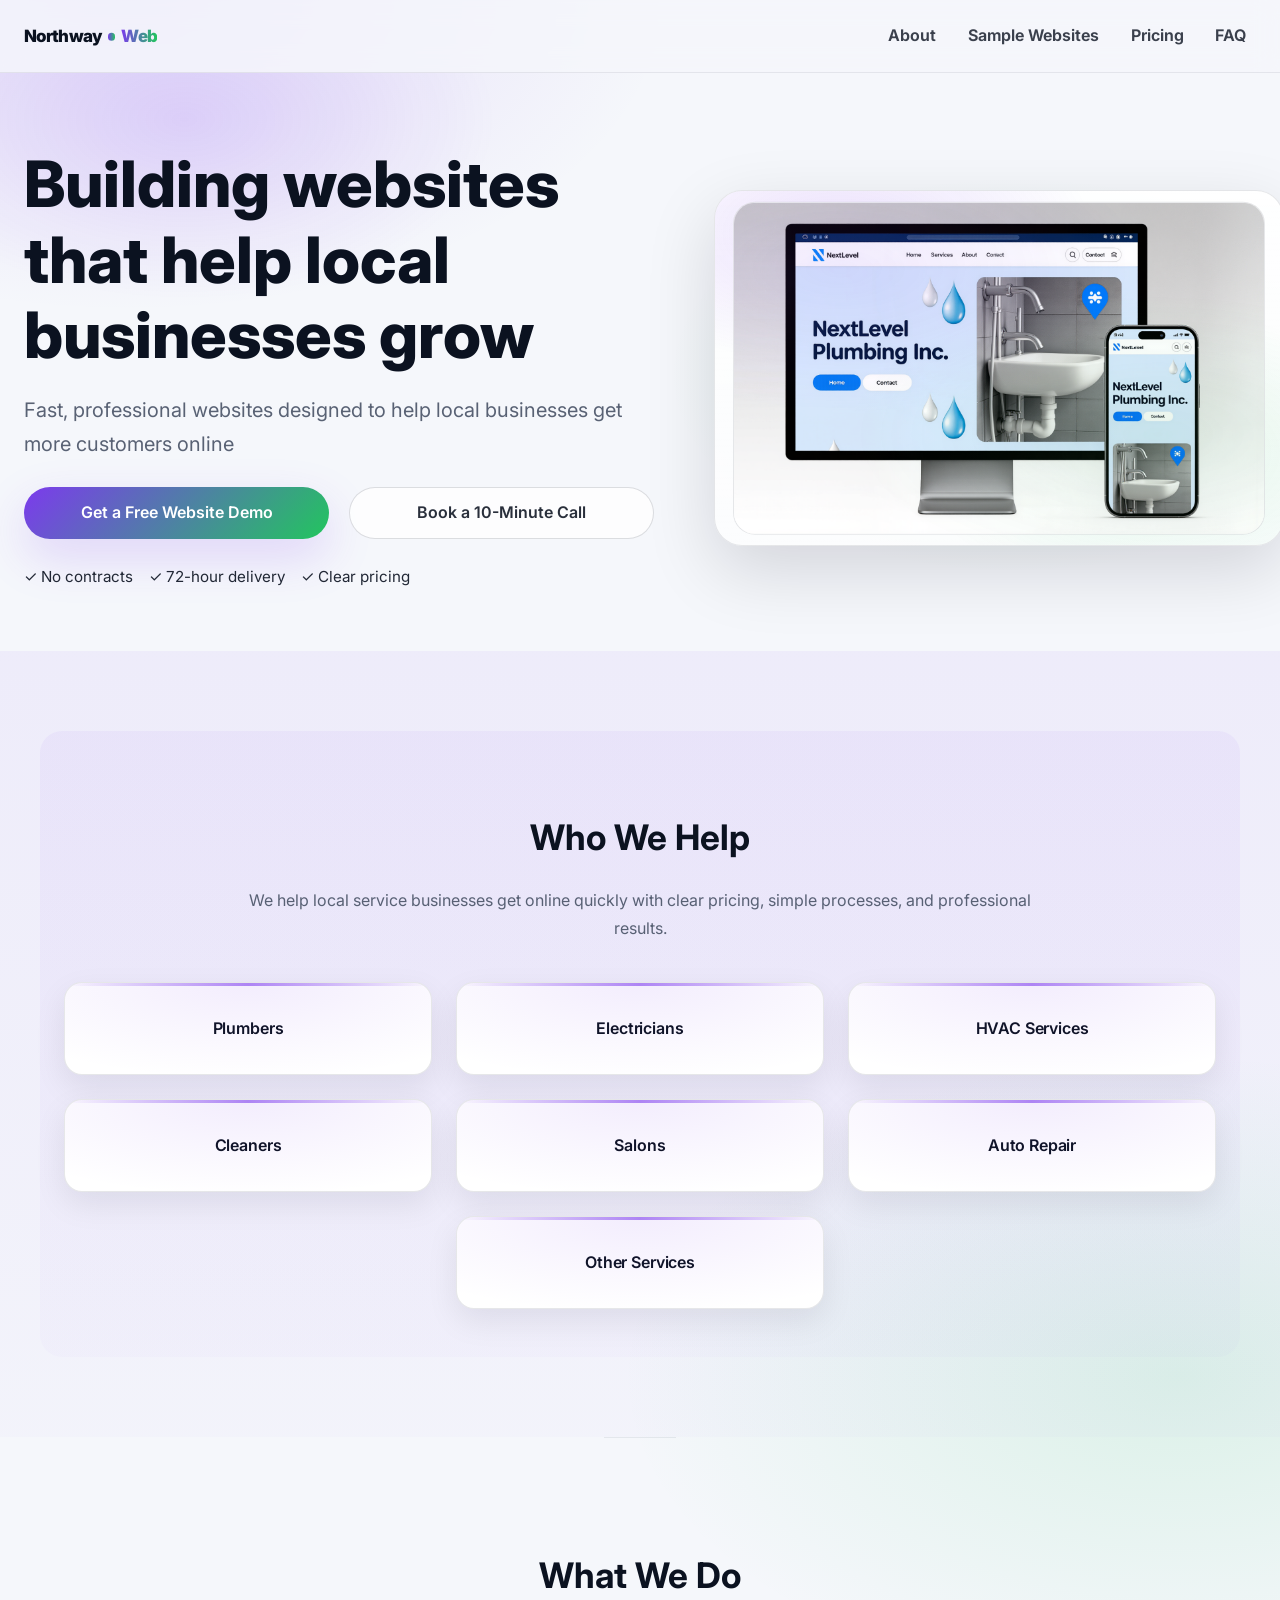
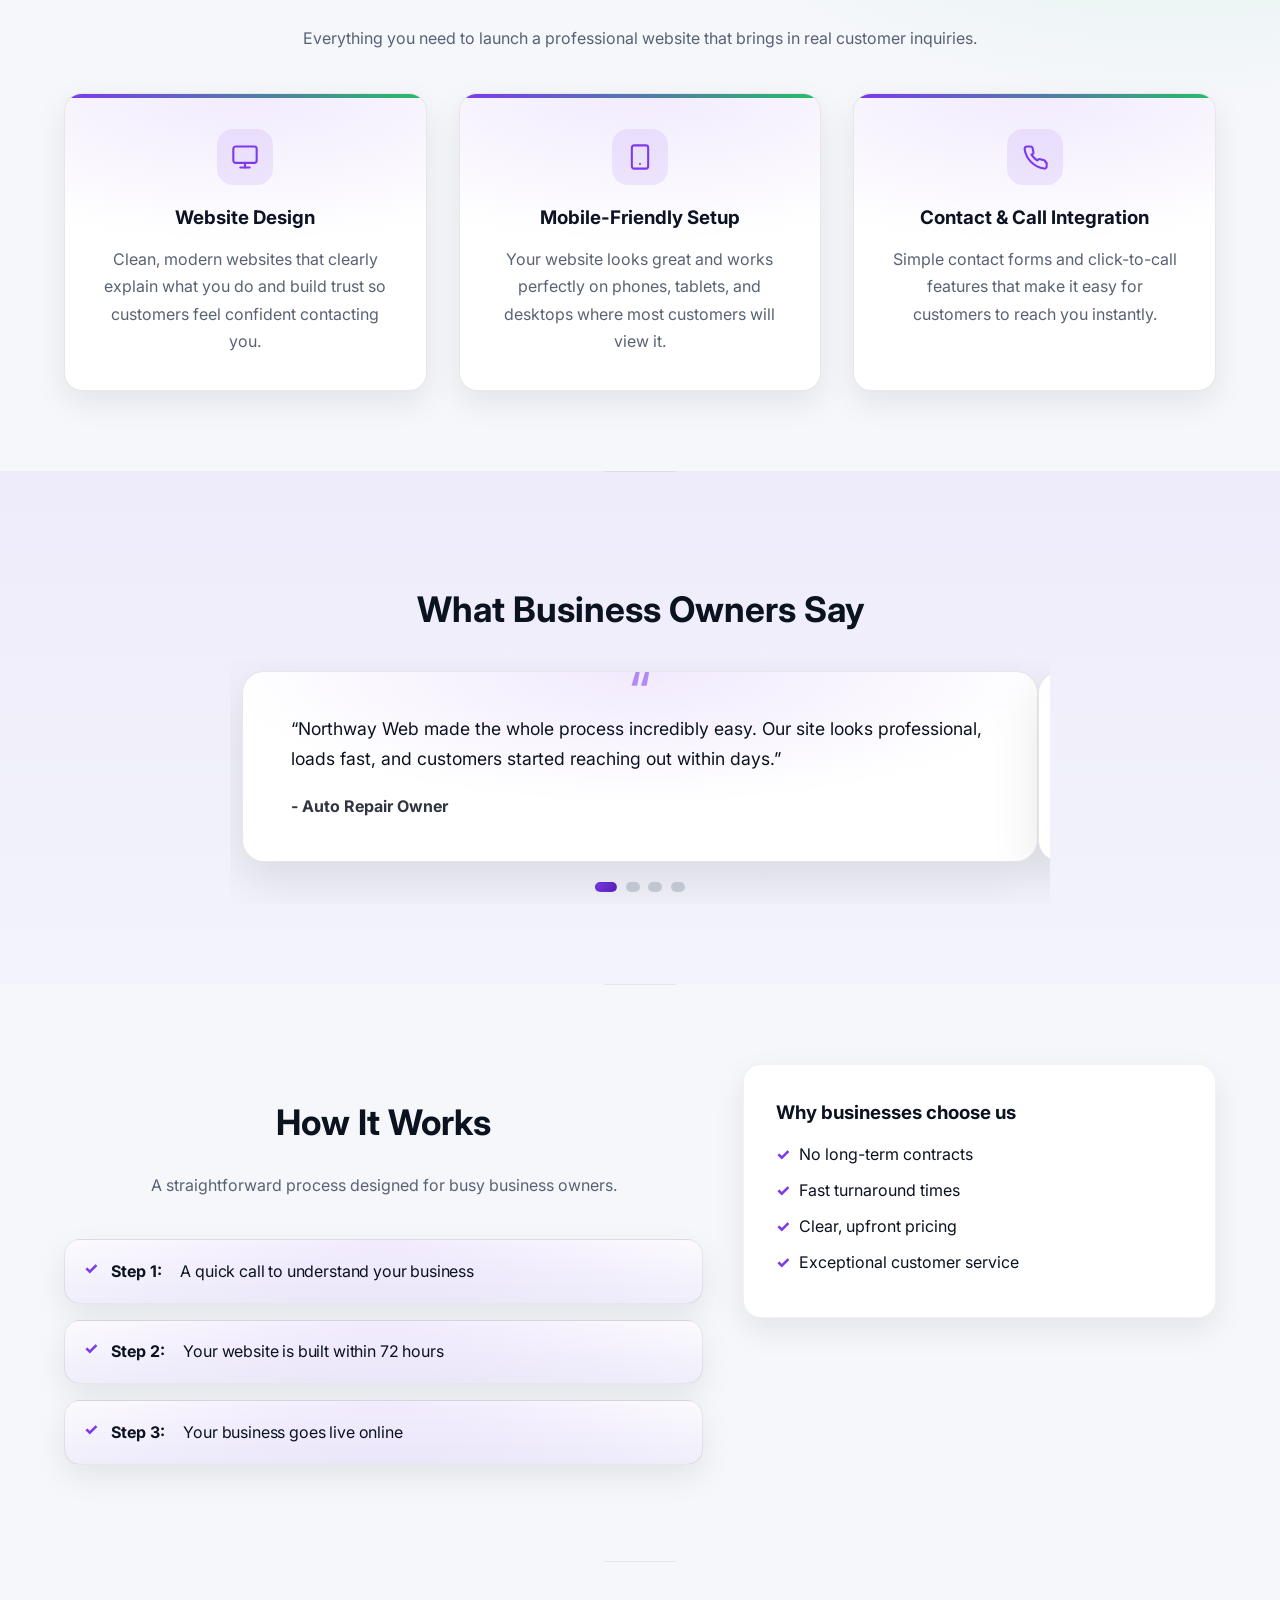
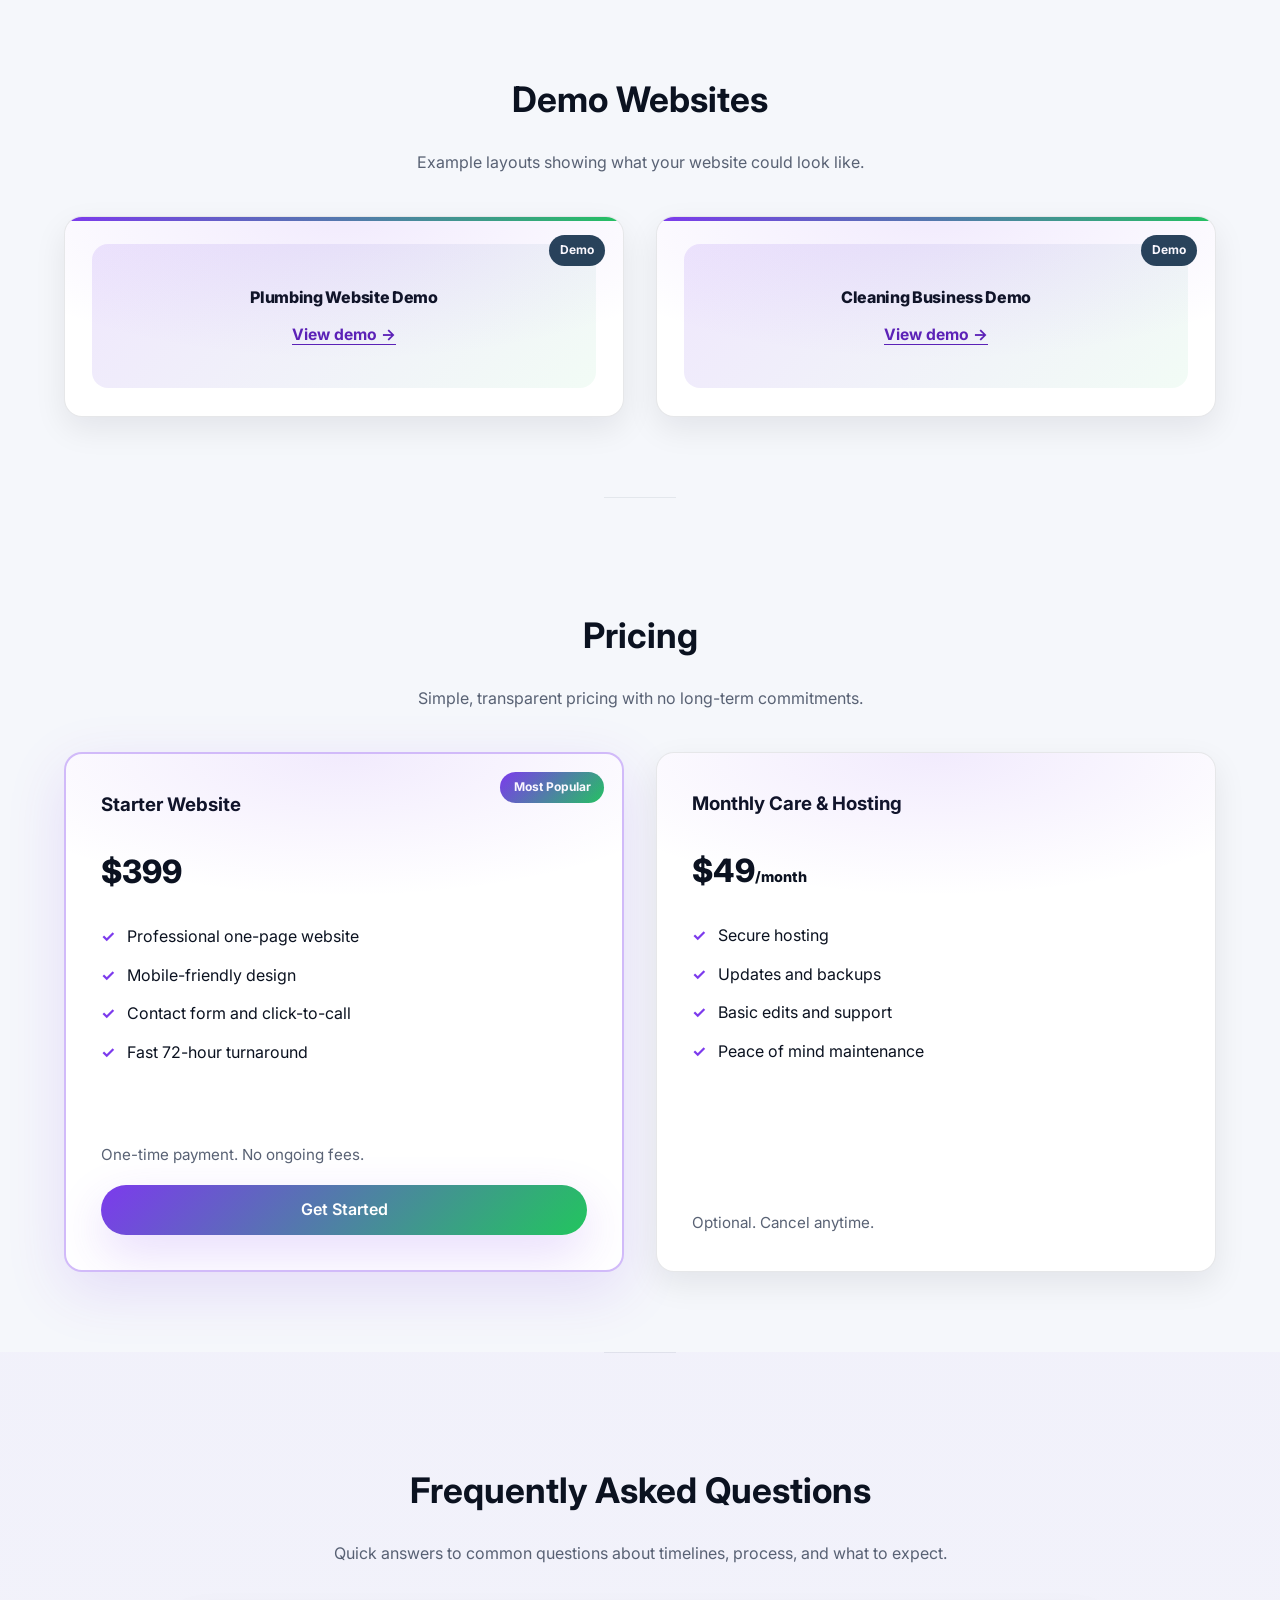
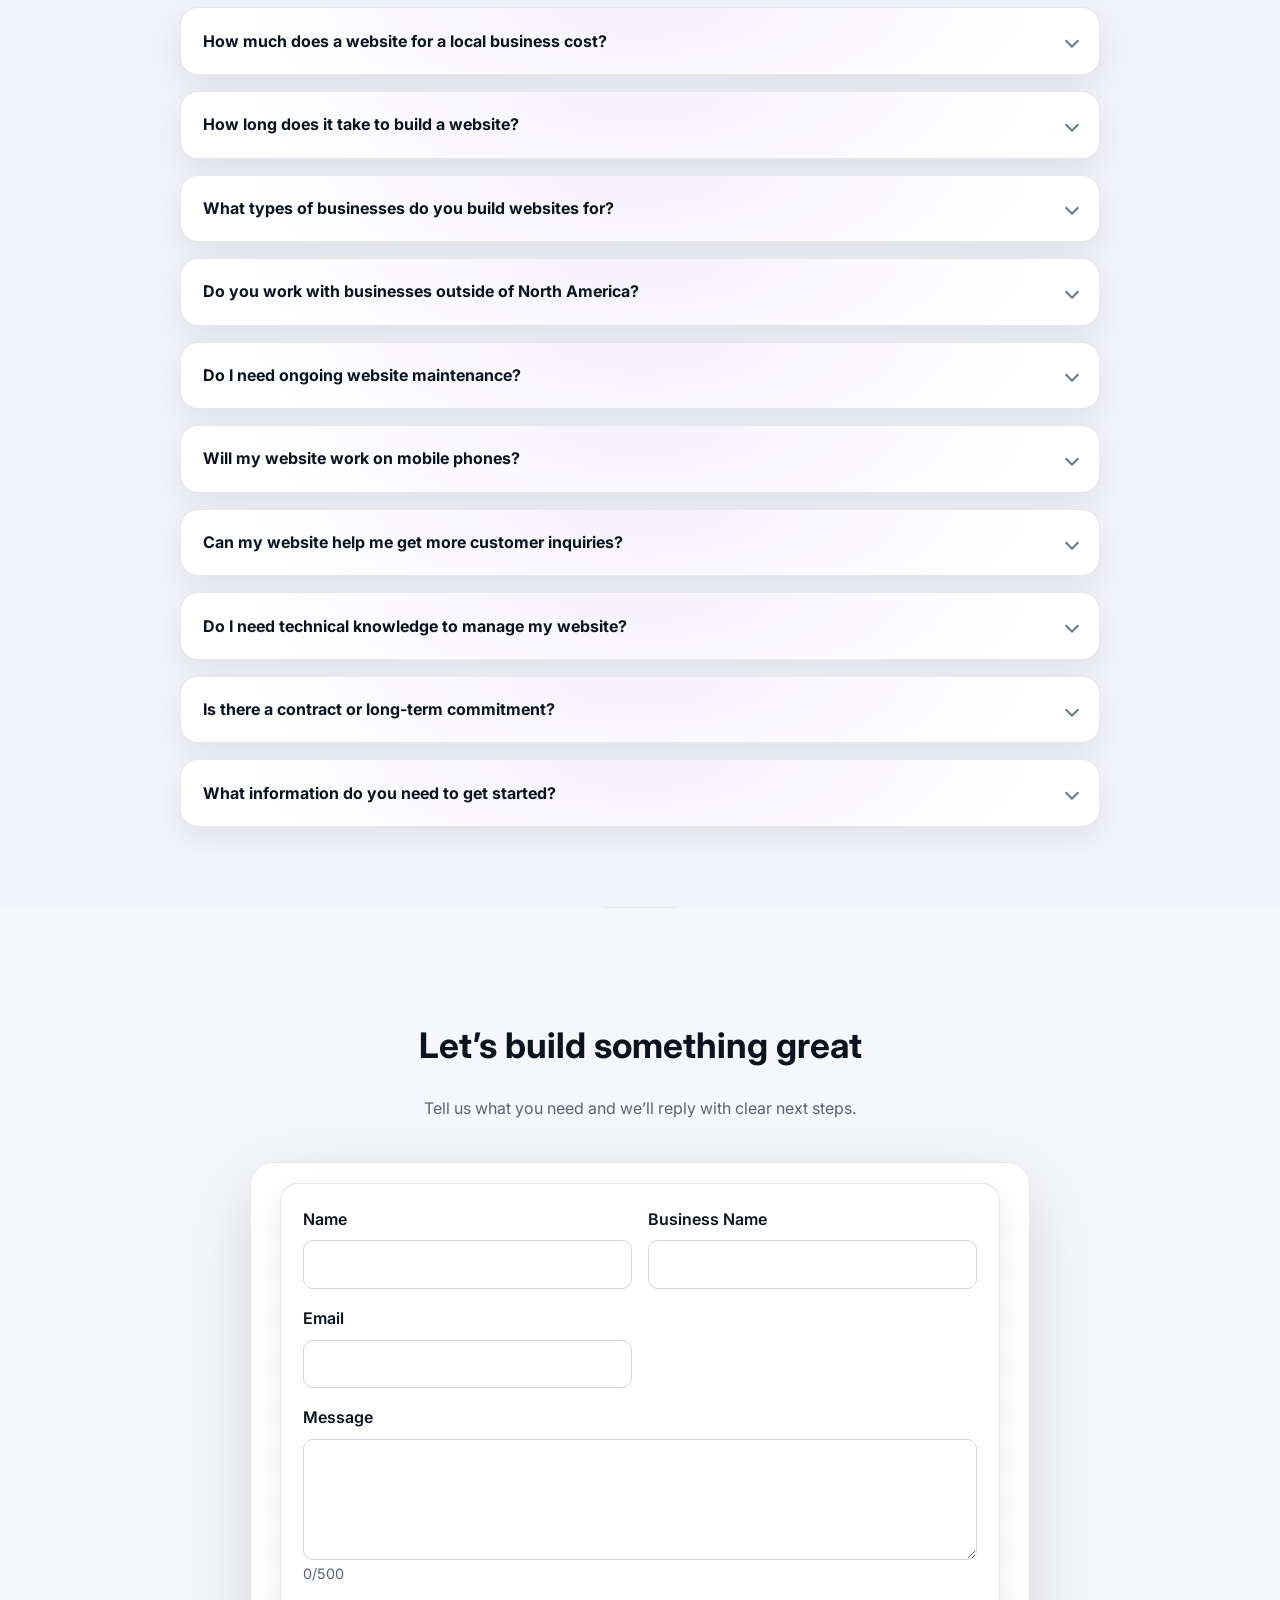
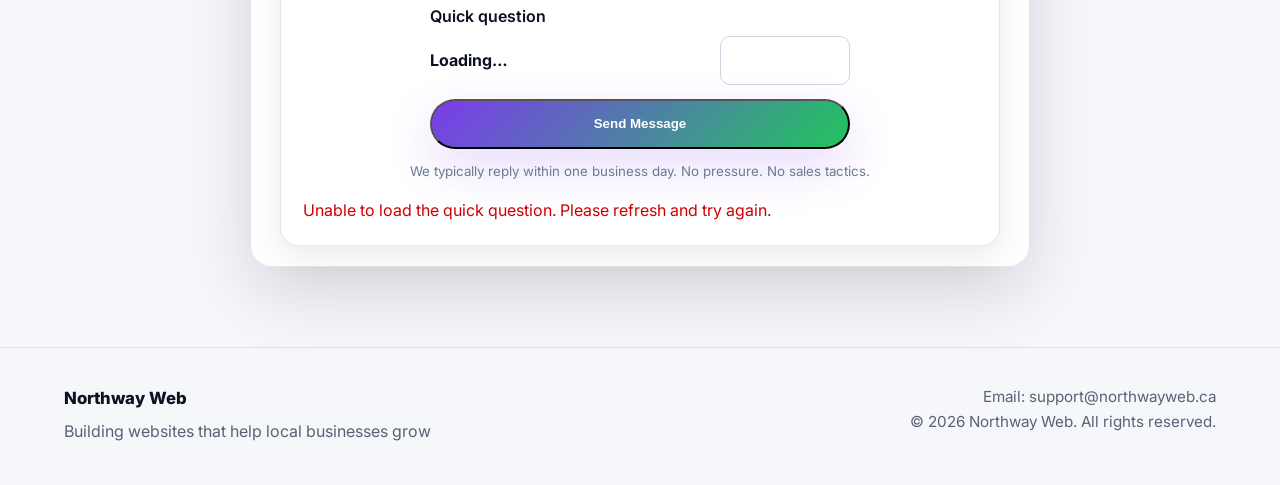
==== commit 598f362d: "Desktop nav flush alignment" ====
--- a/index.html
+++ b/index.html
@@ -8,7 +8,7 @@
   <link rel="canonical" href="https://northwayweb.ca/" />
   <link rel="icon" type="image/png" href="/assets/northway-logo.png" />
   <link rel="apple-touch-icon" href="/assets/northway-logo.png" />
-  <link rel="stylesheet" href="css/styles.css?v=20260130-03" />
+  <link rel="stylesheet" href="css/styles.css?v=20260130-04" />
 
   <script type="application/ld+json">{"@context":"https://schema.org","@type":["Organization","ProfessionalService"],"name":"Northway Web","url":"https://northwayweb.ca","description":"Northway Web builds fast, professional websites that help local service businesses grow and attract more customers online.","email":"support@northwayweb.ca","priceRange":"$$","address":{"@type":"PostalAddress","addressCountry":"CA"},"areaServed":[{"@type":"Place","name":"North America"},{"@type":"Place","name":"International"}],"serviceType":["Web Design","Small Business Websites","Local Business Websites","Website Maintenance"]}</script>
   <script type="application/ld+json">{"@context":"https://schema.org","@type":"FAQPage","mainEntity":[{"@type":"Question","name":"How much does a website for a local business cost?","acceptedAnswer":{"@type":"Answer","text":"Most small business websites cost between $300 and $1,500 depending on design, content, and features. Northway Web offers a professional one-page website for $399 with no long-term contracts or hidden fees."}},{"@type":"Question","name":"How long does it take to build a website?","acceptedAnswer":{"@type":"Answer","text":"Most websites are completed within 72 hours after business details are provided. This allows local service businesses to get online quickly and start receiving customer inquiries sooner."}},{"@type":"Question","name":"What types of businesses do you build websites for?","acceptedAnswer":{"@type":"Answer","text":"Northway Web builds websites for local service businesses such as plumbers, electricians, HVAC companies, cleaners, salons, auto repair shops, and similar service providers."}},{"@type":"Question","name":"Do you work with businesses outside of North America?","acceptedAnswer":{"@type":"Answer","text":"Yes. While many clients are based in North America, Northway Web also works with businesses internationally. Websites are designed to perform well regardless of location."}},{"@type":"Question","name":"Do I need ongoing website maintenance?","acceptedAnswer":{"@type":"Answer","text":"Ongoing maintenance is optional. Some businesses choose basic hosting, security updates, and backups to keep their website fast and secure. Monthly care plans are available but not required."}},{"@type":"Question","name":"Will my website work on mobile phones?","acceptedAnswer":{"@type":"Answer","text":"Yes. Every website built by Northway Web is fully mobile-friendly to ensure customers can easily view the site and contact the business from their phones."}},{"@type":"Question","name":"Can my website help me get more customer inquiries?","acceptedAnswer":{"@type":"Answer","text":"Yes. Websites are designed to clearly explain services, build trust, and make it easy for customers to contact the business using forms and click-to-call features."}},{"@type":"Question","name":"Do I need technical knowledge to manage my website?","acceptedAnswer":{"@type":"Answer","text":"No technical knowledge is required. Northway Web handles the technical setup, and optional ongoing care includes updates and basic edits."}},{"@type":"Question","name":"Is there a contract or long-term commitment?","acceptedAnswer":{"@type":"Answer","text":"No. Website builds are one-time payments, and monthly care services are optional and can be canceled at any time."}},{"@type":"Question","name":"What information do you need to get started?","acceptedAnswer":{"@type":"Answer","text":"To get started, Northway Web typically needs the business name, services offered, contact details, and any existing branding such as a logo. Guidance is provided throughout the process."}}]}</script>
--- a/css/styles.css
+++ b/css/styles.css
@@ -67,6 +67,12 @@
   max-width: 1200px;
   margin: 0 auto;
   padding: 0 1.5rem;
+}
+
+@media (min-width: 901px) {
+  .topbar .container {
+    max-width: none;
+  }
 }
 
 /* ===============================
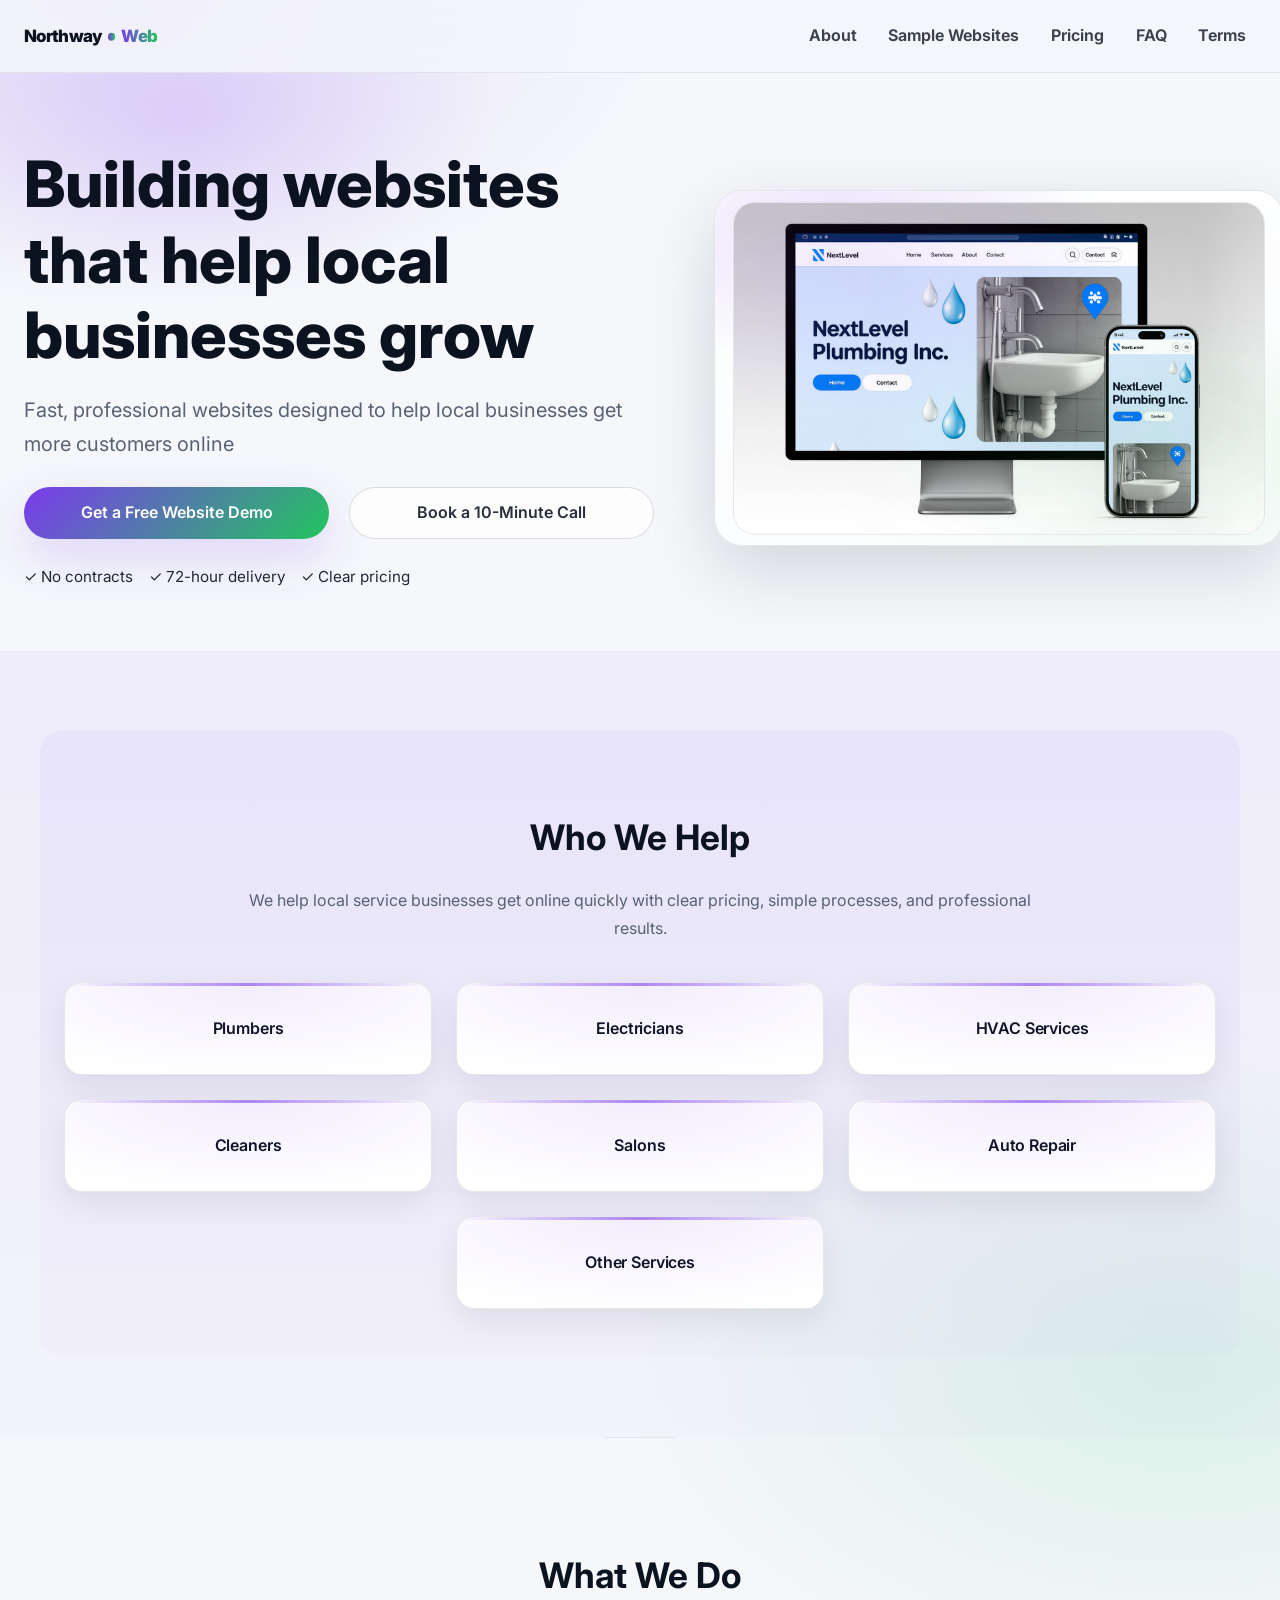
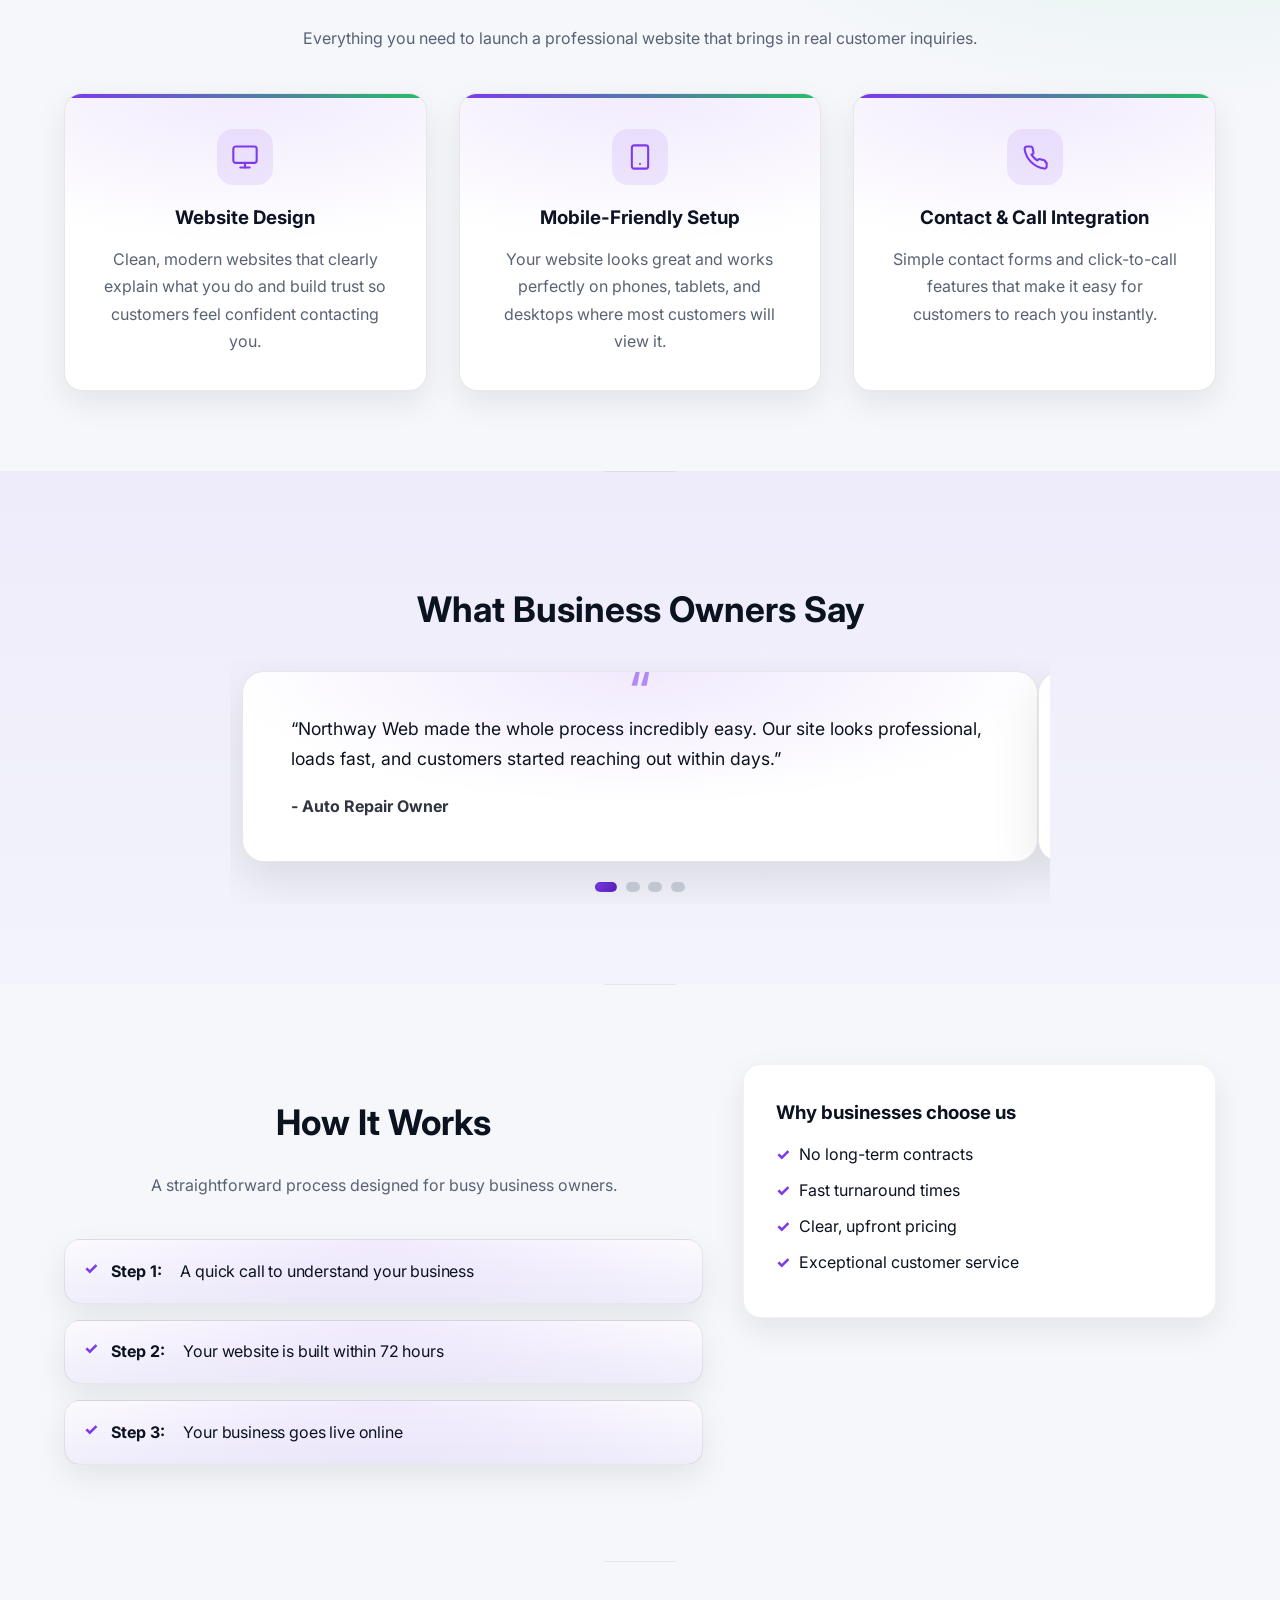
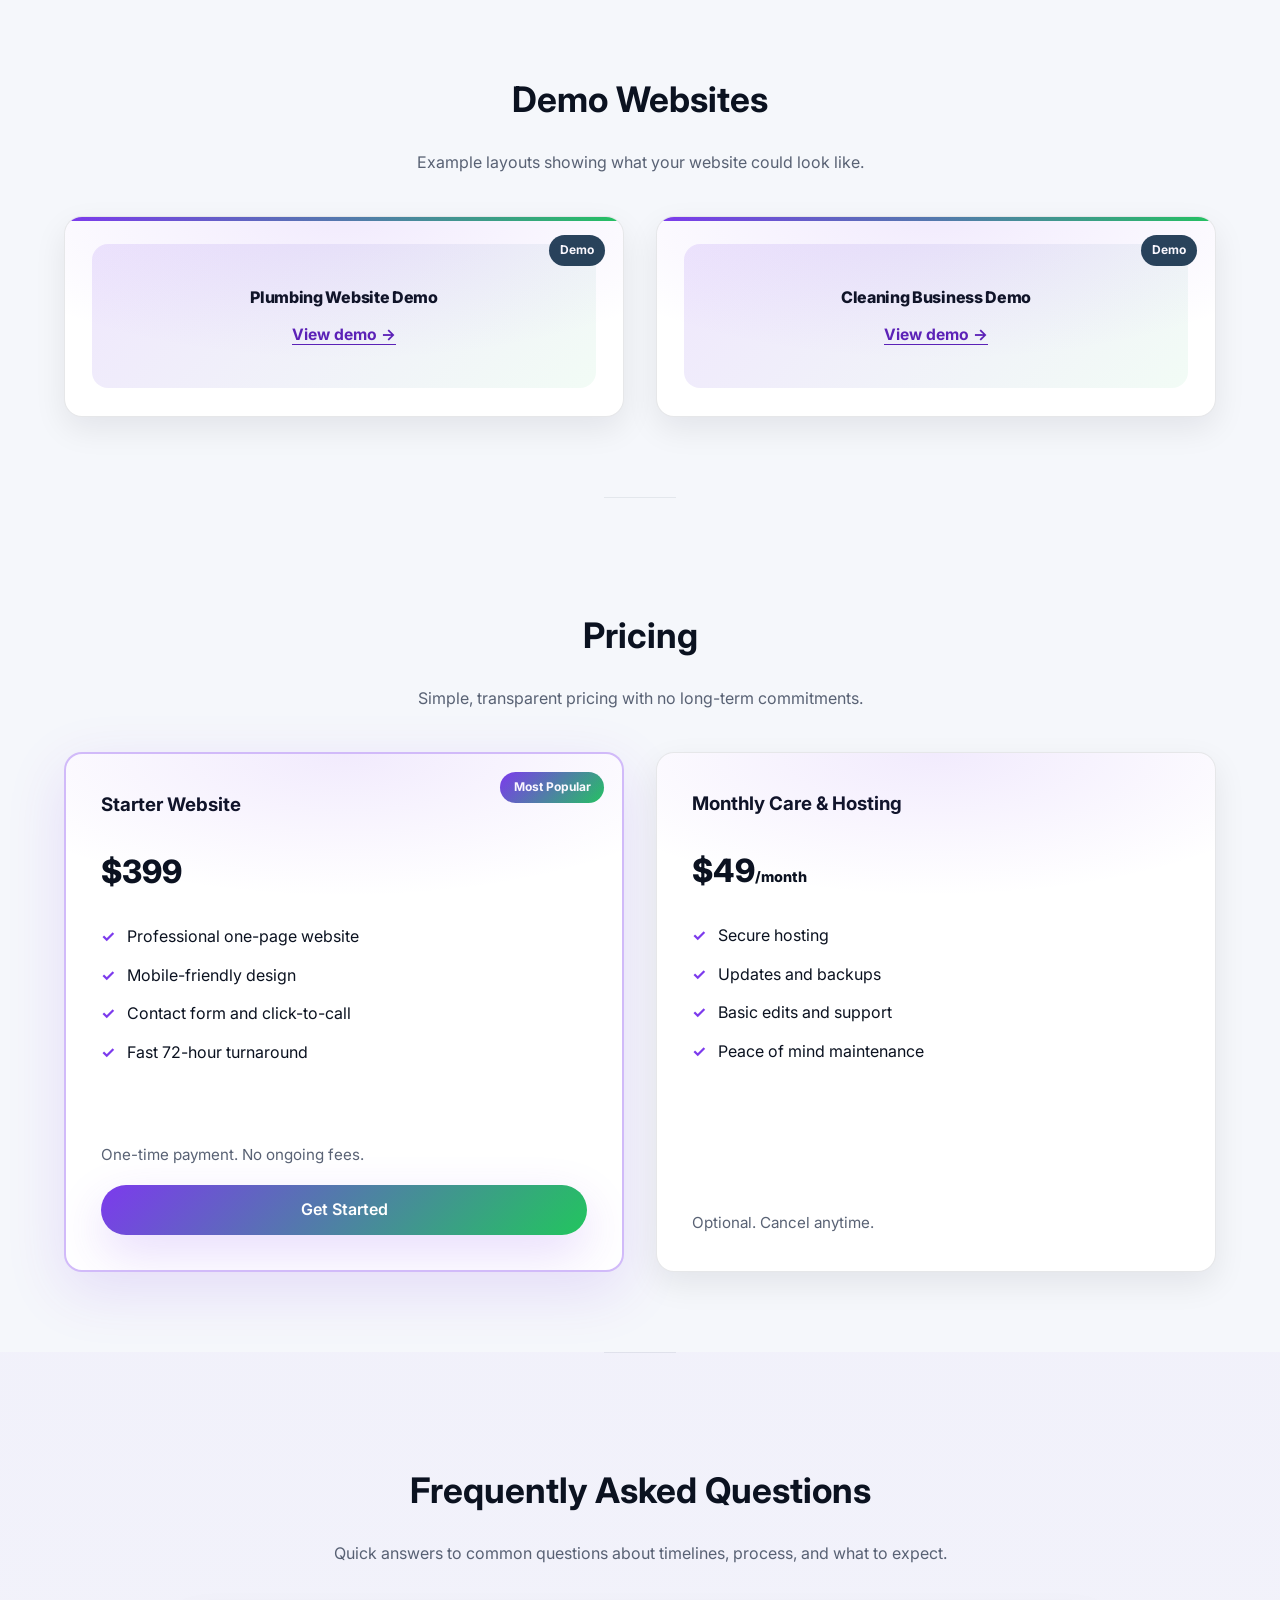
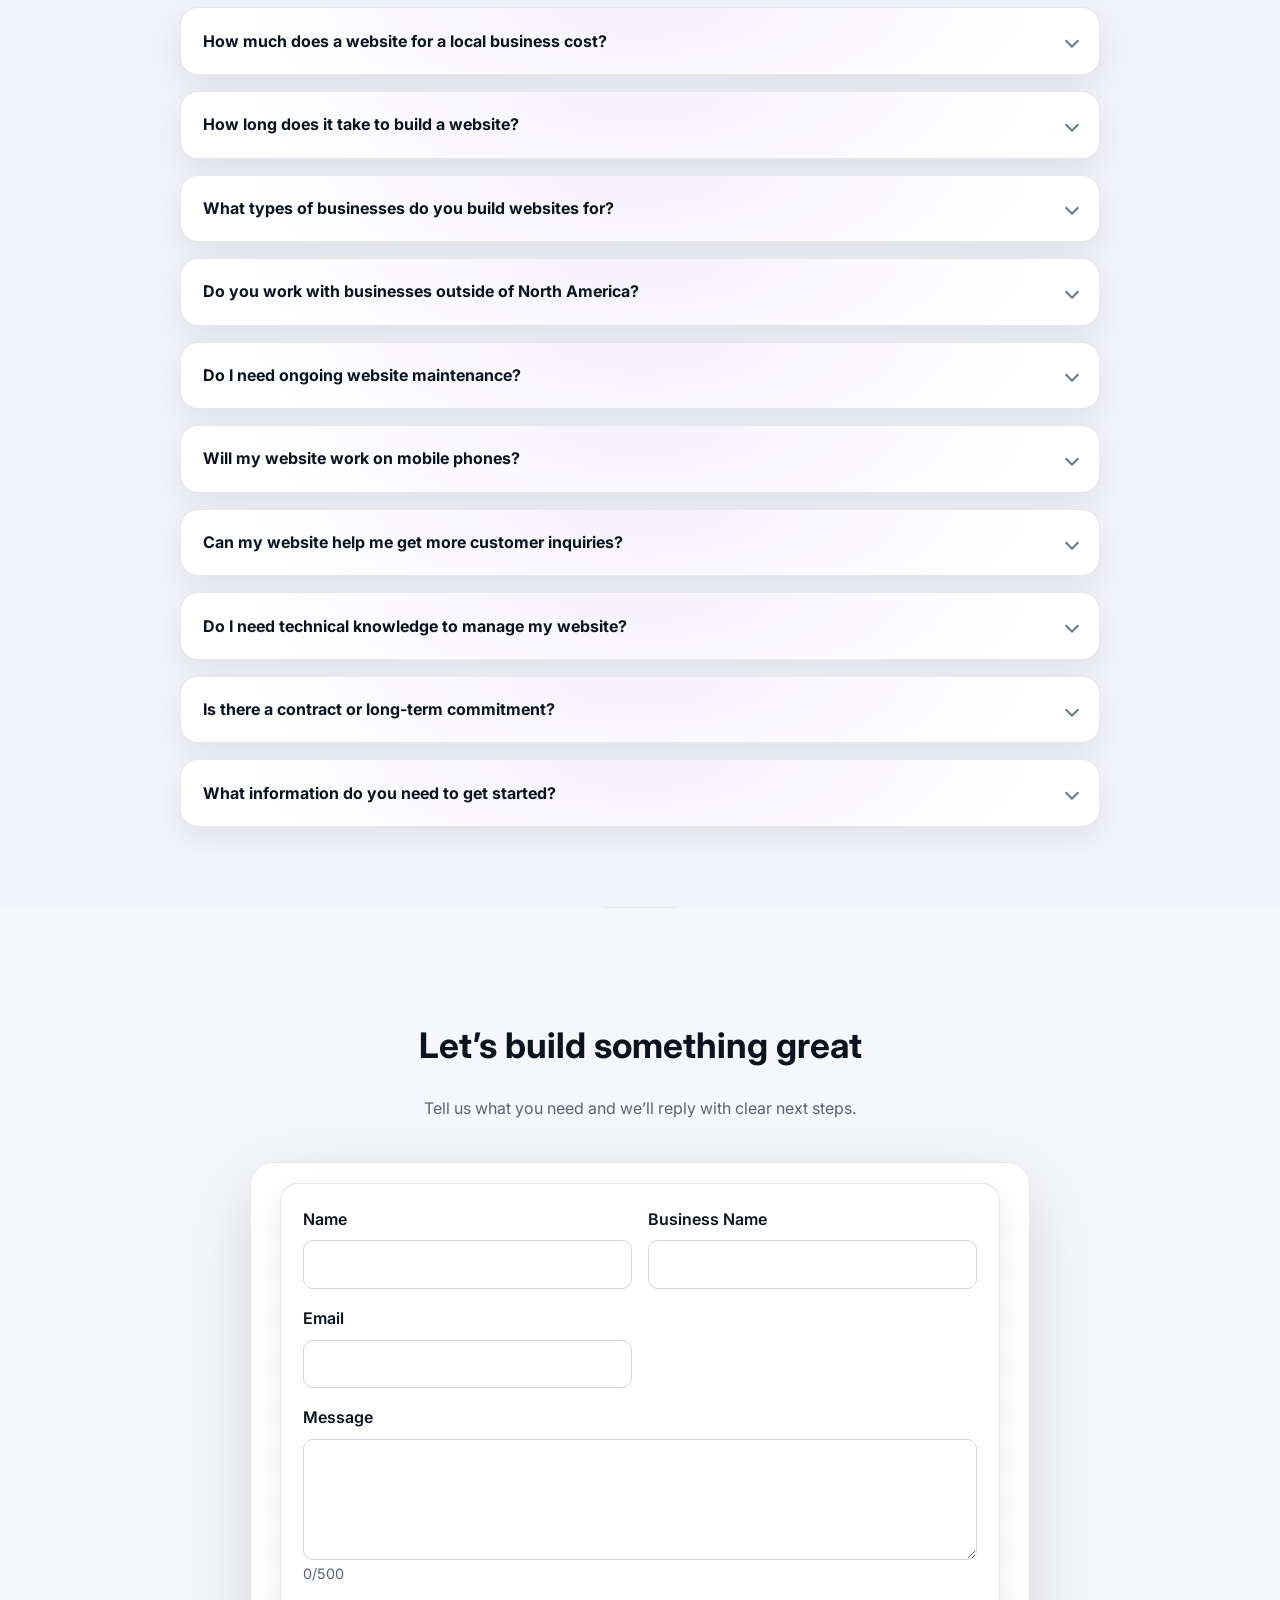
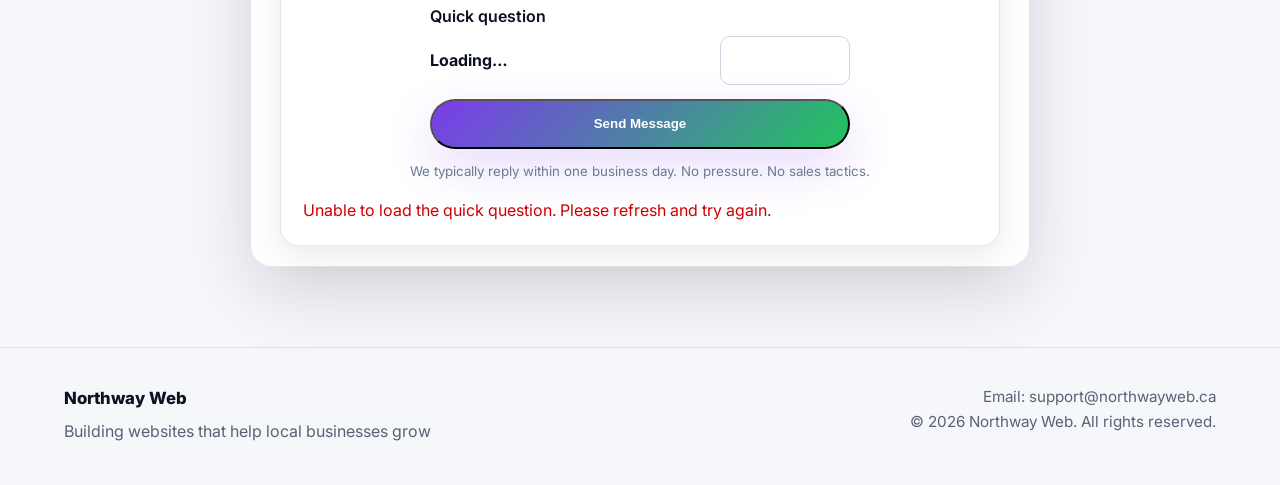
==== commit 785e59ff: "Add terms page and header link" ====
--- a/index.html
+++ b/index.html
@@ -41,6 +41,7 @@
             <a href="#demo-websites">Sample Websites</a>
             <a href="#pricing">Pricing</a>
             <a href="#faq">FAQ</a>
+            <a href="/terms.html">Terms</a>
           </div>
         </div>
       </div>
--- a/css/styles.css
+++ b/css/styles.css
@@ -805,6 +805,18 @@
   }
 }
 
+@keyframes smilePop {
+  0% {
+    transform: scale(0.6) rotate(-12deg);
+  }
+  60% {
+    transform: scale(1.18) rotate(10deg);
+  }
+  100% {
+    transform: scale(1) rotate(0deg);
+  }
+}
+
 .thanks-page .hero {
   padding: 6.25rem 0 4.5rem;
 }
@@ -821,6 +833,11 @@
 
 .thanks-page .footer {
   margin-top: auto;
+}
+
+.thanks-page .top-nav {
+  display: flex;
+  justify-content: center;
 }
 
 .thanks-page h1 {
@@ -830,10 +847,10 @@
   gap: 0.55rem;
 }
 
-.thanks-page .thanks-flower {
+.thanks-page .thanks-emoji {
   display: inline-block;
   transform-origin: 50% 70%;
-  animation: flowerPop 700ms cubic-bezier(.2,.9,.2,1) both;
+  animation: smilePop 900ms cubic-bezier(.2,.9,.2,1) both;
 }
 
 .thanks-page .thanks-actions {
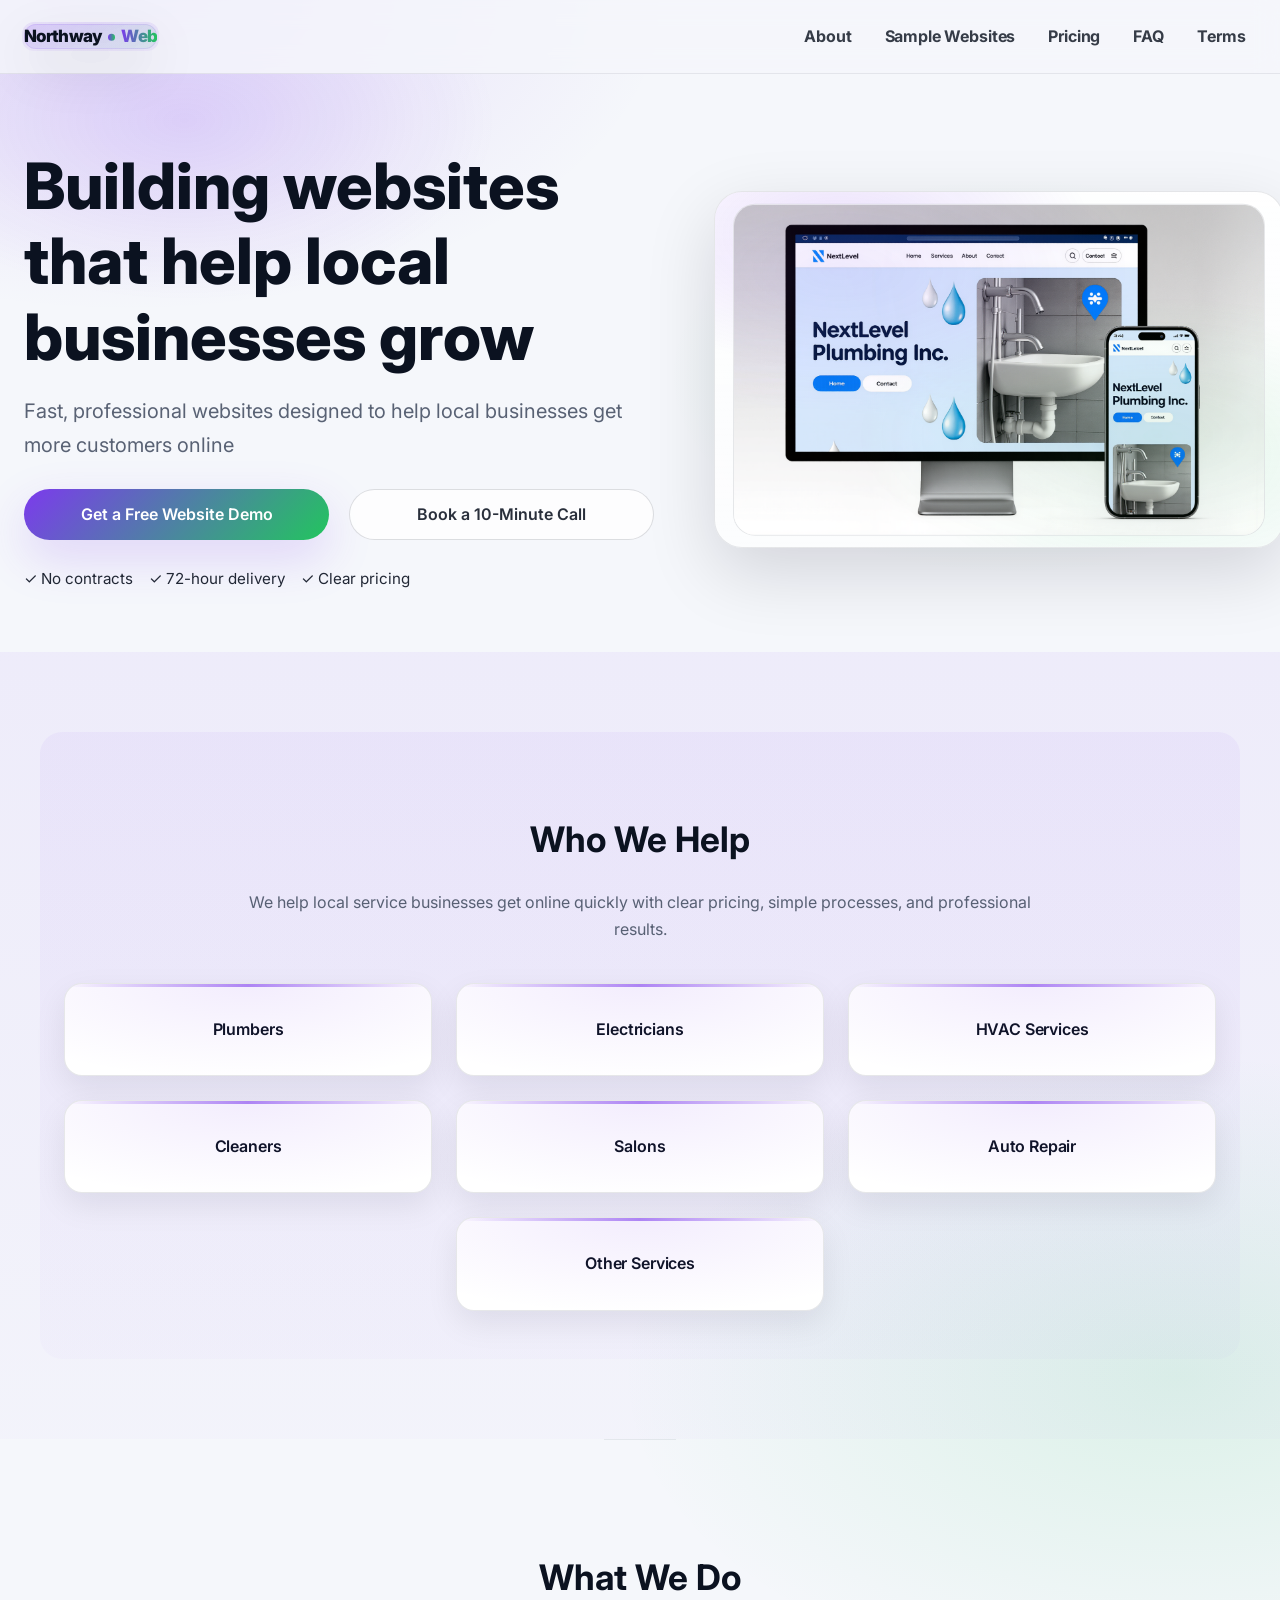
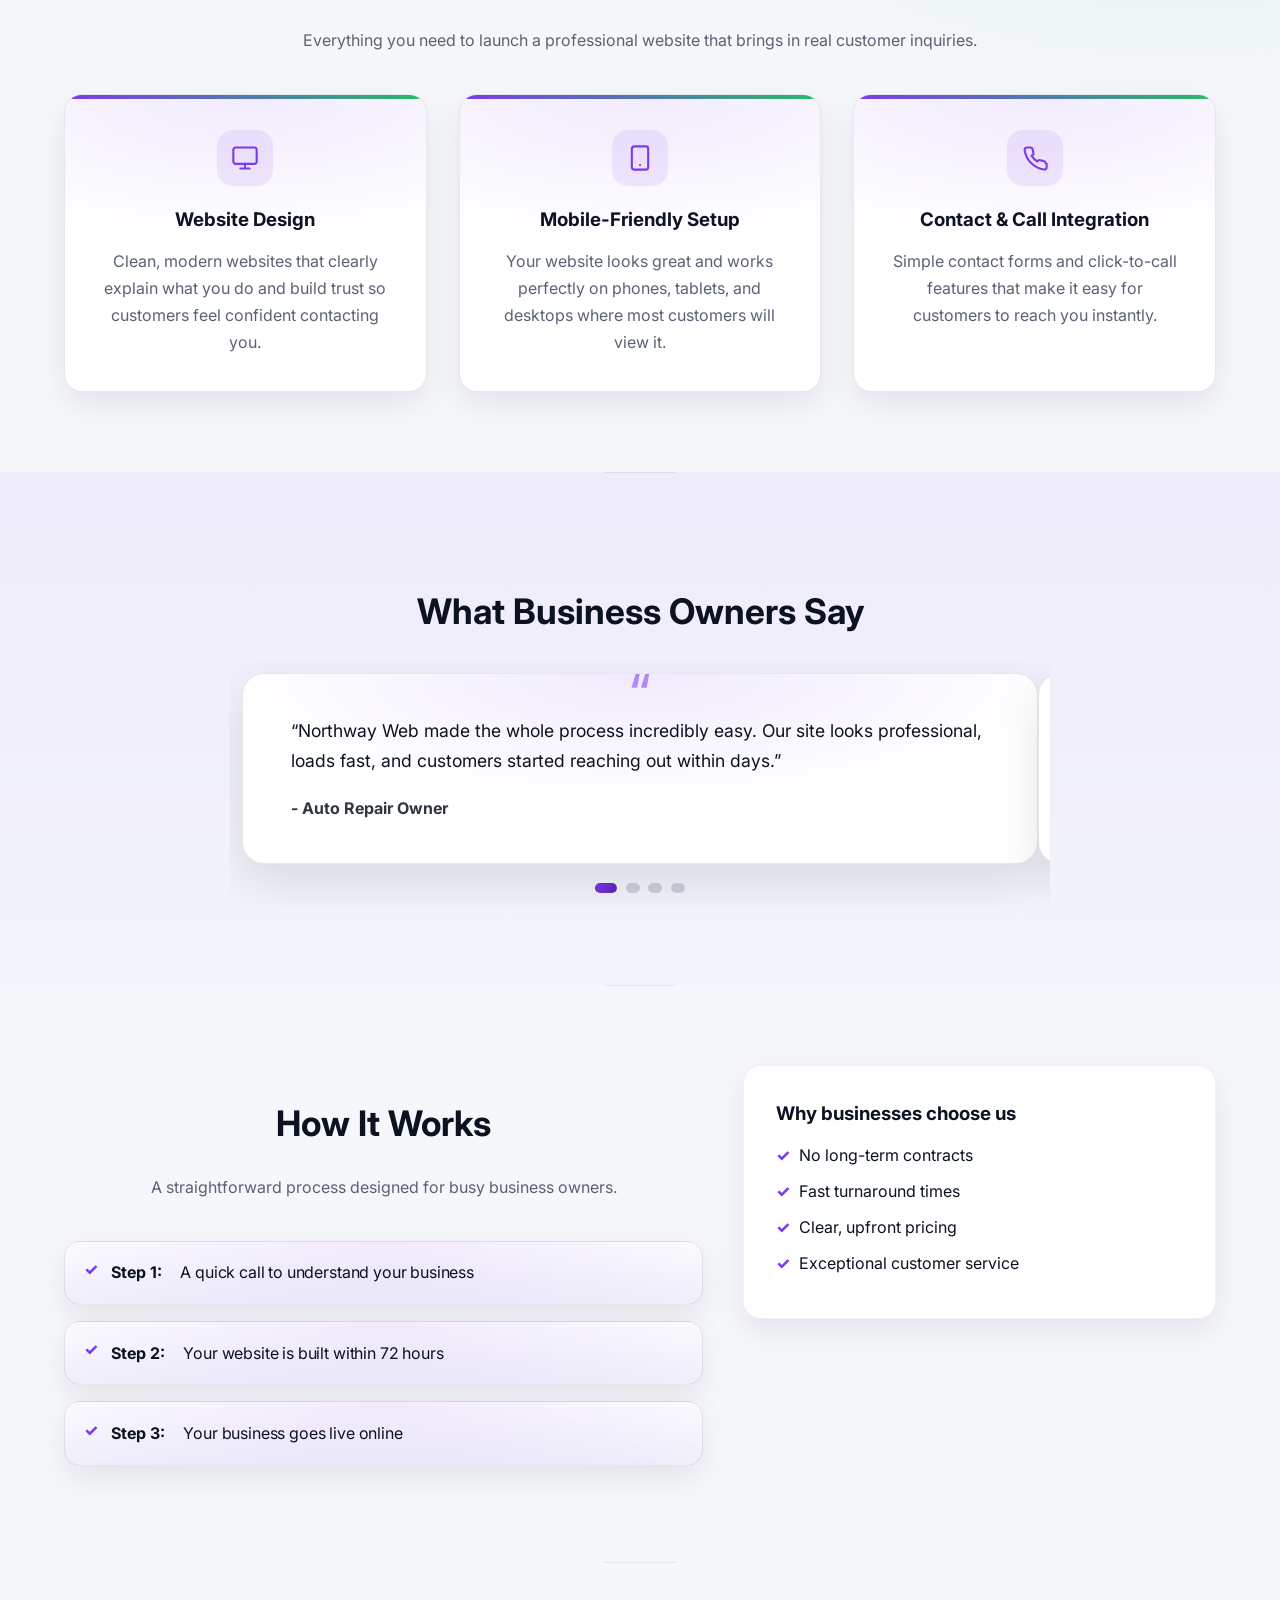
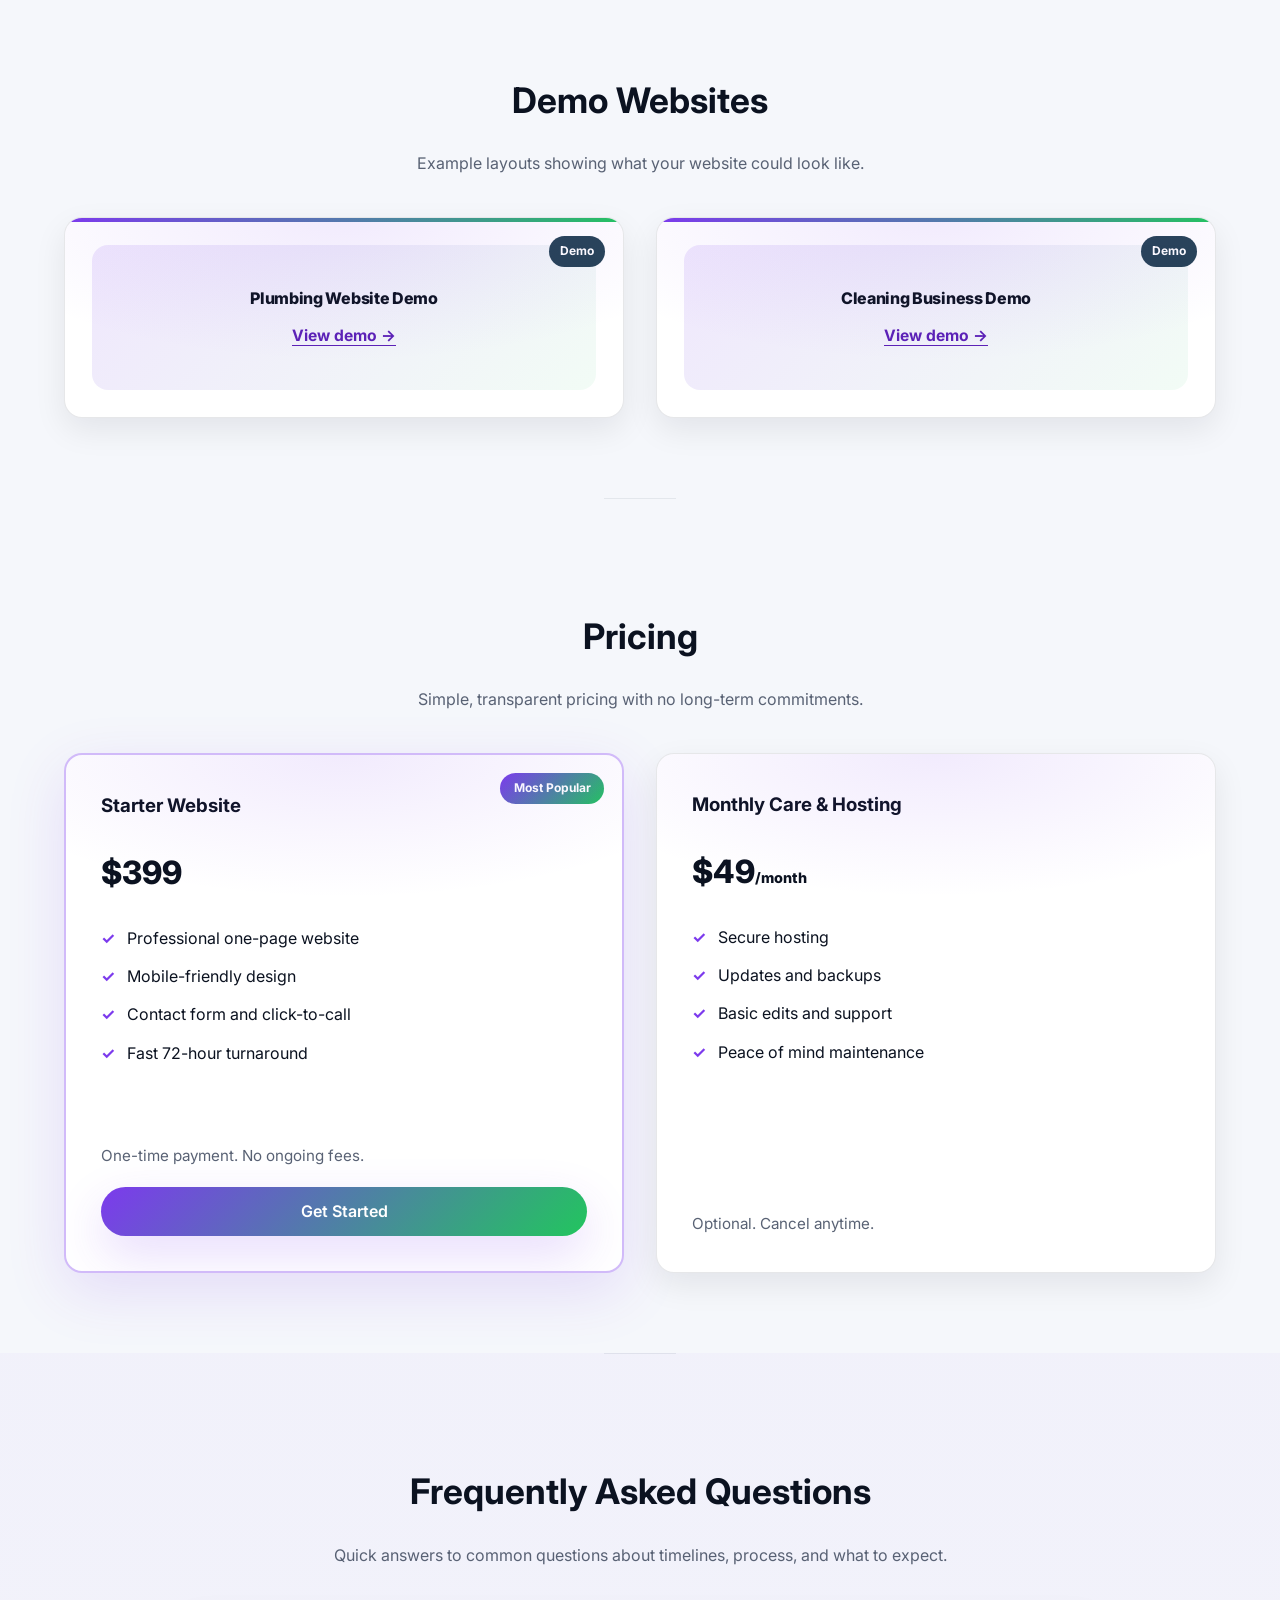
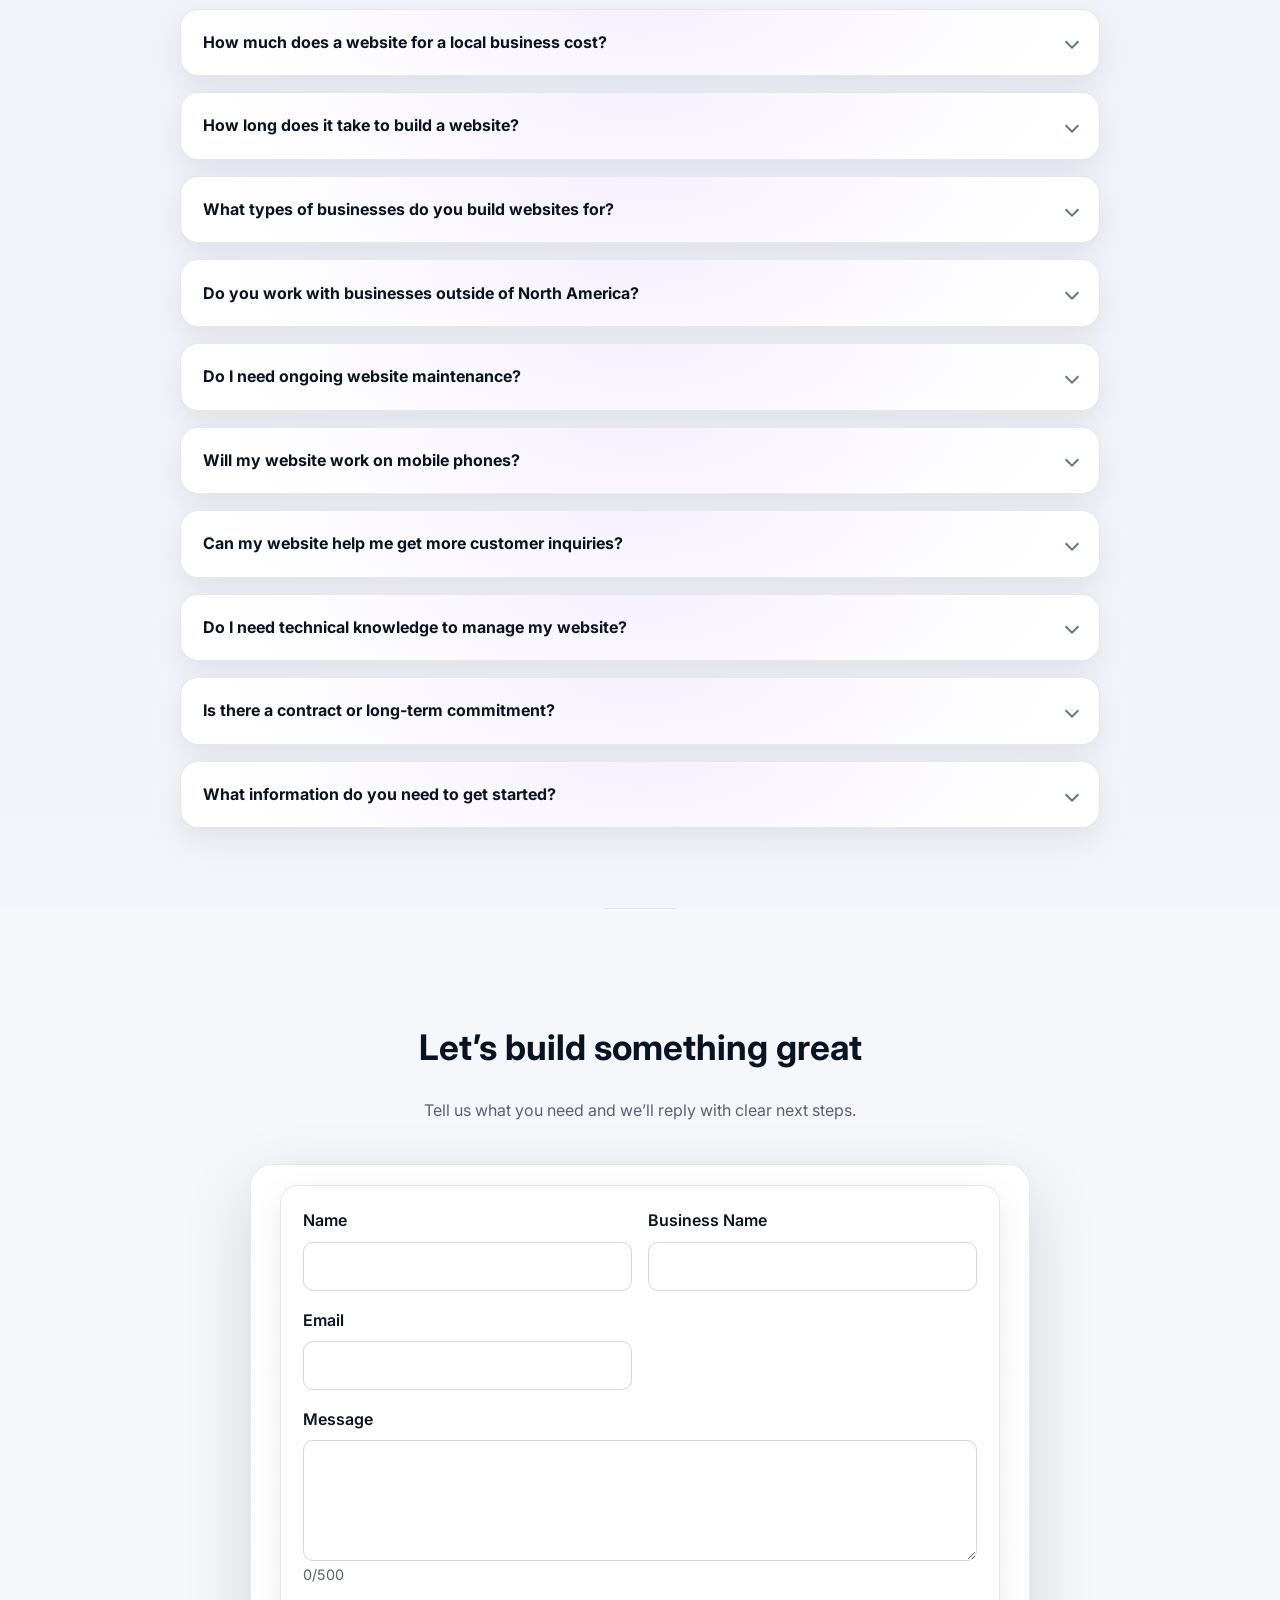
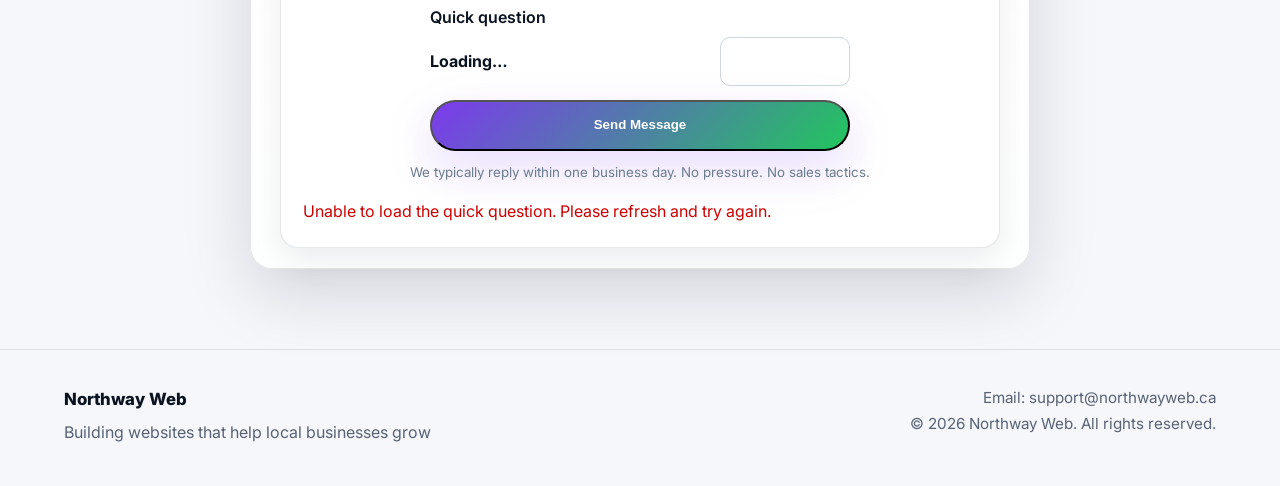
==== commit 970eaa2f: "Nav: glowing active link + brand; section-aware on home" ====
--- a/index.html
+++ b/index.html
@@ -8,7 +8,7 @@
   <link rel="canonical" href="https://northwayweb.ca/" />
   <link rel="icon" type="image/png" href="/assets/northway-logo.png" />
   <link rel="apple-touch-icon" href="/assets/northway-logo.png" />
-  <link rel="stylesheet" href="css/styles.css?v=20260130-04" />
+  <link rel="stylesheet" href="css/styles.css?v=20260130-06" />
 
   <script type="application/ld+json">{"@context":"https://schema.org","@type":["Organization","ProfessionalService"],"name":"Northway Web","url":"https://northwayweb.ca","description":"Northway Web builds fast, professional websites that help local service businesses grow and attract more customers online.","email":"support@northwayweb.ca","priceRange":"$$","address":{"@type":"PostalAddress","addressCountry":"CA"},"areaServed":[{"@type":"Place","name":"North America"},{"@type":"Place","name":"International"}],"serviceType":["Web Design","Small Business Websites","Local Business Websites","Website Maintenance"]}</script>
   <script type="application/ld+json">{"@context":"https://schema.org","@type":"FAQPage","mainEntity":[{"@type":"Question","name":"How much does a website for a local business cost?","acceptedAnswer":{"@type":"Answer","text":"Most small business websites cost between $300 and $1,500 depending on design, content, and features. Northway Web offers a professional one-page website for $399 with no long-term contracts or hidden fees."}},{"@type":"Question","name":"How long does it take to build a website?","acceptedAnswer":{"@type":"Answer","text":"Most websites are completed within 72 hours after business details are provided. This allows local service businesses to get online quickly and start receiving customer inquiries sooner."}},{"@type":"Question","name":"What types of businesses do you build websites for?","acceptedAnswer":{"@type":"Answer","text":"Northway Web builds websites for local service businesses such as plumbers, electricians, HVAC companies, cleaners, salons, auto repair shops, and similar service providers."}},{"@type":"Question","name":"Do you work with businesses outside of North America?","acceptedAnswer":{"@type":"Answer","text":"Yes. While many clients are based in North America, Northway Web also works with businesses internationally. Websites are designed to perform well regardless of location."}},{"@type":"Question","name":"Do I need ongoing website maintenance?","acceptedAnswer":{"@type":"Answer","text":"Ongoing maintenance is optional. Some businesses choose basic hosting, security updates, and backups to keep their website fast and secure. Monthly care plans are available but not required."}},{"@type":"Question","name":"Will my website work on mobile phones?","acceptedAnswer":{"@type":"Answer","text":"Yes. Every website built by Northway Web is fully mobile-friendly to ensure customers can easily view the site and contact the business from their phones."}},{"@type":"Question","name":"Can my website help me get more customer inquiries?","acceptedAnswer":{"@type":"Answer","text":"Yes. Websites are designed to clearly explain services, build trust, and make it easy for customers to contact the business using forms and click-to-call features."}},{"@type":"Question","name":"Do I need technical knowledge to manage my website?","acceptedAnswer":{"@type":"Answer","text":"No technical knowledge is required. Northway Web handles the technical setup, and optional ongoing care includes updates and basic edits."}},{"@type":"Question","name":"Is there a contract or long-term commitment?","acceptedAnswer":{"@type":"Answer","text":"No. Website builds are one-time payments, and monthly care services are optional and can be canceled at any time."}},{"@type":"Question","name":"What information do you need to get started?","acceptedAnswer":{"@type":"Answer","text":"To get started, Northway Web typically needs the business name, services offered, contact details, and any existing branding such as a logo. Guidance is provided throughout the process."}}]}</script>
@@ -634,6 +634,6 @@
 </footer>
 
 
-  <script src="js/main.js?v=20260130-02"></script>
+  <script src="js/main.js?v=20260130-03"></script>
 </body>
 </html>
--- a/css/styles.css
+++ b/css/styles.css
@@ -274,19 +274,25 @@
 }
 
 .site-nav-links a {
-  color: rgba(11,18,32,0.80);
+  color: rgba(11,18,32,0.82);
   text-decoration: none;
-  font-weight: 650;
-  padding: 0.38rem 0.55rem;
-  border-radius: 12px;
+  font-weight: 700;
+  letter-spacing: -0.01em;
+  padding: 0.42rem 0.6rem;
+  border-radius: 14px;
   background: transparent;
   border: 1px solid transparent;
+  position: relative;
+  isolation: isolate;
+  transition: transform 180ms ease, background 180ms ease, border-color 180ms ease, box-shadow 180ms ease;
 }
 
 .site-nav-links a:hover,
 .site-nav-links a:focus-visible {
-  background: rgba(255,255,255,0.70);
+  background: linear-gradient(135deg, rgba(var(--accent-rgb),0.10), rgba(var(--accent2-rgb),0.08));
   border-color: rgba(15,23,42,0.12);
+  box-shadow: 0 14px 38px rgba(2,8,23,0.10);
+  transform: translateY(-1px);
   outline: none;
 }
 
@@ -358,6 +364,8 @@
   justify-self: start;
   align-self: center;
   gap: 0.55rem;
+  position: relative;
+  isolation: isolate;
 }
 
 .brand-wordmark {
@@ -396,6 +404,55 @@
 .brand-logo:focus-visible {
   box-shadow: 0 14px 38px rgba(2,8,23,0.10);
   outline: none;
+}
+
+.site-nav-links a.is-current,
+.brand-logo.is-current {
+  background: linear-gradient(135deg, rgba(var(--accent-rgb),0.14), rgba(var(--accent2-rgb),0.10));
+  border-color: rgba(15,23,42,0.14);
+  box-shadow: 0 18px 54px rgba(2,8,23,0.10), 0 0 0 1px rgba(var(--accent-rgb),0.12) inset;
+  animation: nwNavGlow 2.8s ease-in-out infinite;
+}
+
+.site-nav-links a.is-current::after,
+.brand-logo.is-current::after {
+  content: "";
+  position: absolute;
+  inset: -2px;
+  border-radius: inherit;
+  background: radial-gradient(420px 120px at 50% 0%, rgba(var(--accent-rgb),0.22), transparent 62%);
+  opacity: 0.55;
+  pointer-events: none;
+  z-index: -1;
+  animation: nwGlowSheen 2.8s ease-in-out infinite;
+}
+
+@keyframes nwNavGlow {
+  0%, 100% {
+    box-shadow: 0 16px 46px rgba(2,8,23,0.08), 0 0 0 1px rgba(var(--accent-rgb),0.10) inset;
+    transform: translateY(0);
+  }
+  50% {
+    box-shadow: 0 22px 68px rgba(2,8,23,0.12), 0 0 0 1px rgba(var(--accent-rgb),0.16) inset;
+    transform: translateY(-1px);
+  }
+}
+
+@keyframes nwGlowSheen {
+  0%, 100% { opacity: 0.42; }
+  50% { opacity: 0.72; }
+}
+
+@media (prefers-reduced-motion: reduce) {
+  .site-nav-links a.is-current,
+  .brand-logo.is-current {
+    animation: none;
+  }
+
+  .site-nav-links a.is-current::after,
+  .brand-logo.is-current::after {
+    animation: none;
+  }
 }
 
 .nav-btn {
@@ -498,6 +555,17 @@
 
   .about-page header.hero h1,
   .about-page header.hero .supporting {
+    margin-left: auto;
+    margin-right: auto;
+    text-align: center;
+  }
+
+  .terms-page header.hero {
+    text-align: center;
+  }
+
+  .terms-page header.hero h1,
+  .terms-page header.hero .supporting {
     margin-left: auto;
     margin-right: auto;
     text-align: center;
@@ -1164,6 +1232,35 @@
   padding: 2.25rem 2.25rem;
 }
 
+.terms-page main {
+  padding: 1.25rem 0 4.5rem;
+}
+
+.terms-page main section {
+  padding: 2.25rem 0;
+}
+
+.terms-page main section + section::before {
+  display: none;
+}
+
+.terms-page main section .container {
+  max-width: 980px;
+  background: white;
+  border: 1px solid rgba(15,47,68,0.06);
+  border-radius: 22px;
+  box-shadow: var(--shadow-sm);
+  padding: 2.25rem 2.25rem;
+  text-align: center;
+}
+
+.terms-page .pricing-features {
+  display: inline-block;
+  text-align: left;
+  margin-left: auto;
+  margin-right: auto;
+}
+
 @media (max-width: 600px) {
   .about-page main {
     padding: 0.75rem 0 4rem;
@@ -1174,6 +1271,19 @@
   }
 
   .about-page main section .container {
+    padding: 1.6rem 1.3rem;
+    border-radius: 18px;
+  }
+
+  .terms-page main {
+    padding: 0.75rem 0 4rem;
+  }
+
+  .terms-page main section {
+    padding: 1.5rem 0;
+  }
+
+  .terms-page main section .container {
     padding: 1.6rem 1.3rem;
     border-radius: 18px;
   }
